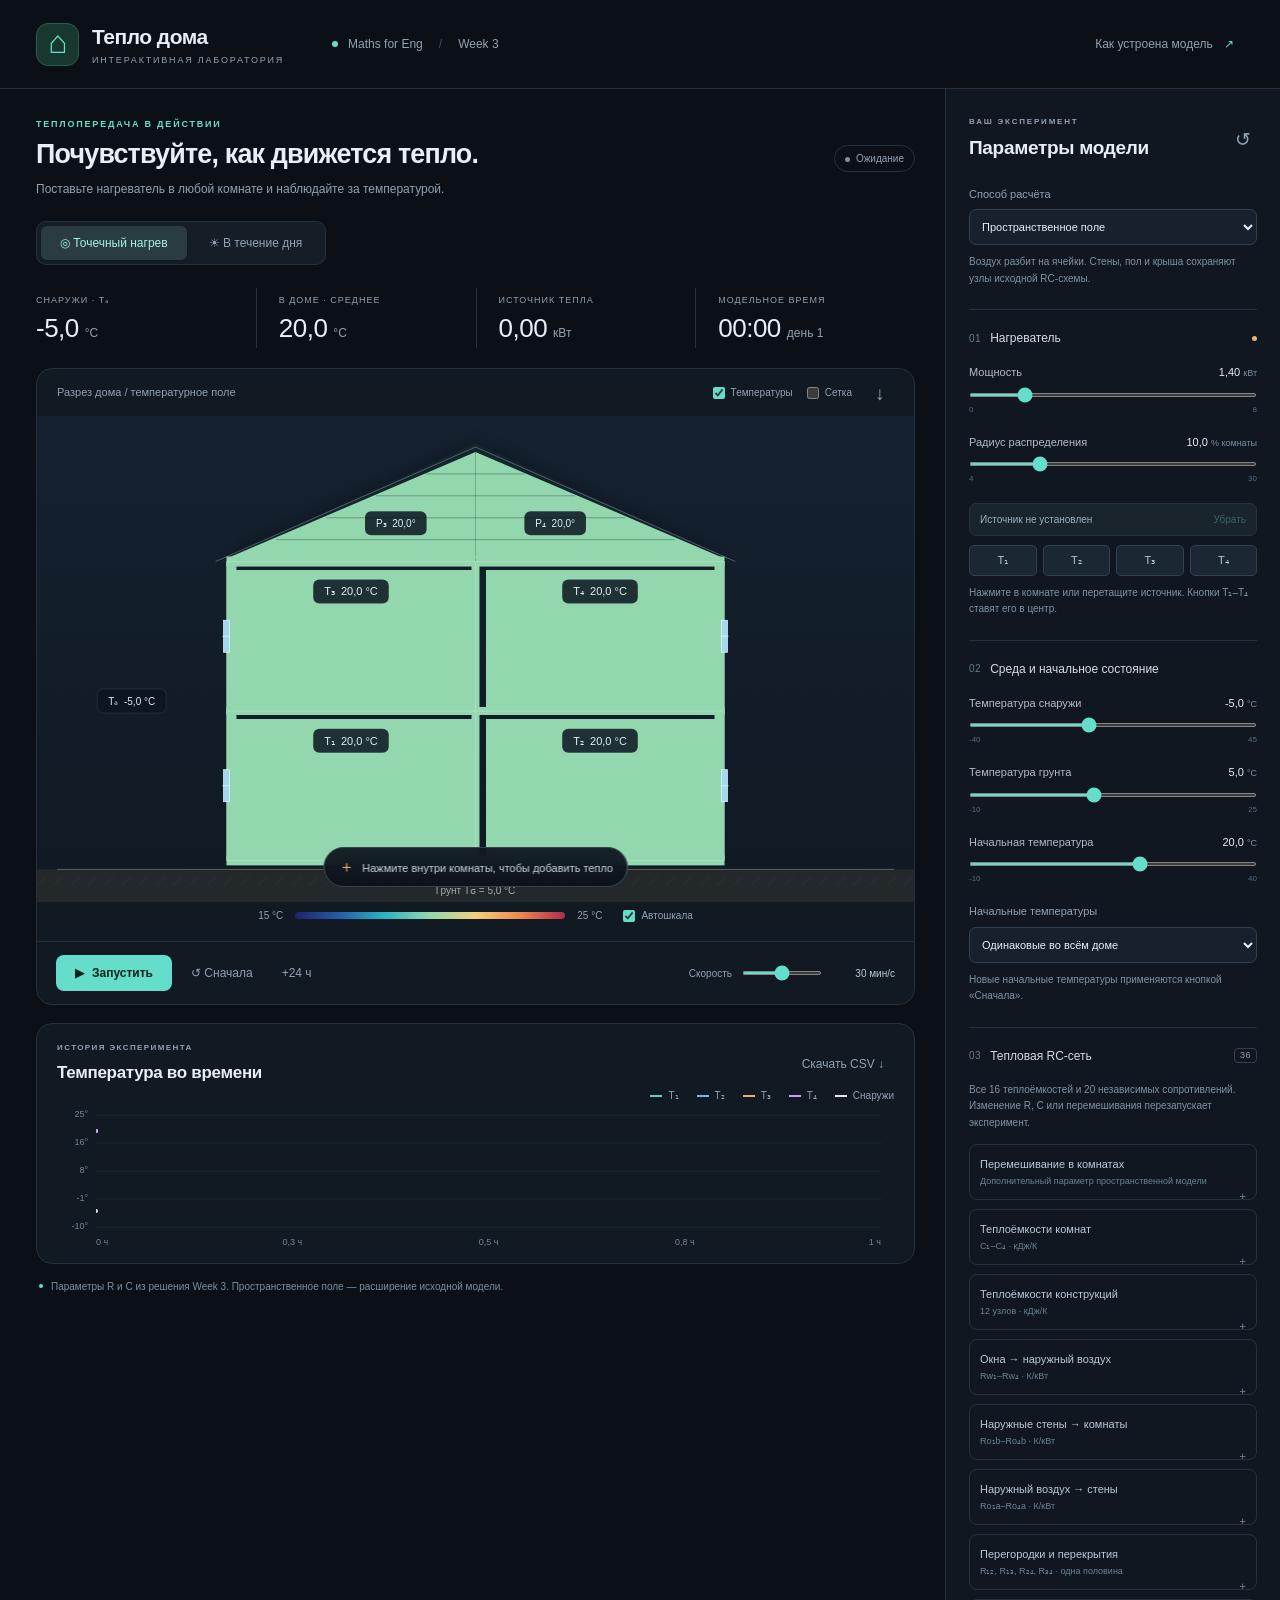
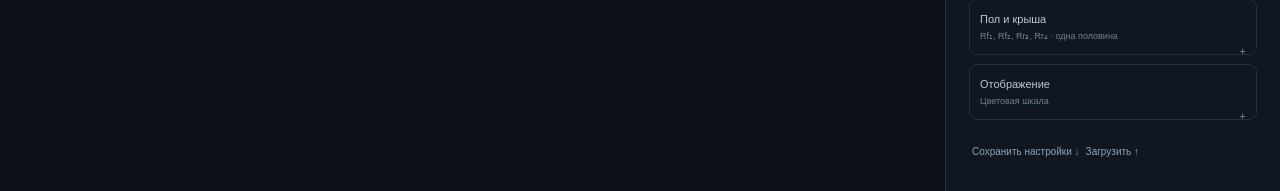
==== thermal-house.html @ ba46569e "Adding needed site" ====
<!DOCTYPE html>
<html lang="ru">
<head>
<meta charset="utf-8"><meta name="viewport" content="width=device-width,initial-scale=1">
<meta name="color-scheme" content="dark"><title>Тепло дома — интерактивная лаборатория</title>
<style>
:root{--bg:#0b1016;--panel:#111922;--panel2:#151f2a;--line:#25313e;--text:#e7eef6;--muted:#91a2b4;--cyan:#64decb;--amber:#f0b276;--radius:16px}*{box-sizing:border-box}body{margin:0;background:var(--bg);color:var(--text);font:14px/1.5 -apple-system,BlinkMacSystemFont,'Segoe UI',sans-serif}button,input,select{font:inherit}button,a,input,select,summary{ -webkit-tap-highlight-color:transparent}button{cursor:pointer}button:disabled{opacity:.35;cursor:default}button:focus-visible,a:focus-visible,summary:focus-visible,canvas:focus-visible{outline:2px solid var(--cyan);outline-offset:4px}button{border:0}button,a,select,input{accent-color:var(--cyan)}a{color:inherit;text-decoration:none}.topbar{height:89px;border-bottom:1px solid var(--line);display:flex;align-items:center;gap:48px;padding:0 36px}.brand{display:flex;gap:13px;align-items:center;font-size:21px;font-weight:650;letter-spacing:-.5px}.brand-icon{height:43px;width:43px;background:#18372f;color:var(--cyan);border:1px solid #2b5c50;border-radius:12px;font-size:32px;font-weight:400;text-align:center;line-height:36px}.brand small{display:block;font-size:9px;letter-spacing:1.8px;font-weight:500;color:var(--muted);margin-top:2px}.project-tag{color:var(--muted);display:flex;gap:10px;align-items:center;font-size:12px}.dot{display:inline-block;width:6px;height:6px;border-radius:50%;background:var(--cyan);flex-shrink:0}.divider{color:#405160;padding:0 6px}.topbar>.quiet{margin-left:auto}.quiet{background:transparent;color:var(--muted);padding:8px 10px;border-radius:7px;font-size:12px;white-space:nowrap}.quiet:hover{background:#1b2834;color:var(--text)}.quiet span{padding-left:8px;color:var(--cyan)}main{max-width:1720px;margin:0 auto;display:grid;grid-template-columns:minmax(0,1fr) 335px}.workspace{padding:29px 30px 18px 36px;min-width:0}.intro{display:flex;justify-content:space-between;gap:14px;align-items:center}.eyebrow{margin:0 0 6px;color:var(--cyan);font-size:9px;letter-spacing:1.8px;font-weight:650}h1{font-size:clamp(21px,2.1vw,31px);line-height:1.25;margin:0;letter-spacing:-.8px;font-weight:580}.subtitle{color:var(--muted);font-size:12px;margin:9px 0 0}.status{font-size:10px;border:1px solid var(--line);border-radius:30px;padding:5px 10px;white-space:nowrap;color:var(--muted)}.status i{display:inline-block;height:5px;width:5px;border-radius:50%;background:#7e8d9e;margin-right:6px}.status.running{color:var(--cyan);border-color:#285246}.status.running i{background:var(--cyan);box-shadow:0 0 9px #64decb50}.mode-tabs{display:inline-flex;background:#151d27;padding:4px;border:1px solid var(--line);border-radius:10px;margin-top:23px;gap:3px}.mode-tabs button{background:none;color:var(--muted);padding:8px 19px;font-size:12px;border-radius:6px}.mode-tabs button.active{background:#2a3c40;color:#a5f2df;box-shadow:0 1px 3px #0003}.metrics{display:grid;grid-template-columns:repeat(4,1fr);margin:23px 0 20px}.metrics>div{border-left:1px solid var(--line);padding-left:22px}.metrics>div:first-child{padding-left:0;border:0}.metrics>div>span{font-size:9px;color:var(--muted);letter-spacing:1px}.metrics strong{display:block;font-size:26px;line-height:1.5;font-weight:500;letter-spacing:-.5px;font-variant-numeric:tabular-nums}.metrics strong small{font-size:12px;margin-left:6px;color:var(--muted);font-weight:400;letter-spacing:0}.scene-card,.chart-card{background:var(--panel);border:1px solid var(--line);border-radius:var(--radius);overflow:hidden}.scene-top{height:47px;display:flex;align-items:center;justify-content:space-between;padding:0 20px;color:var(--muted);font-size:11px;gap:12px}.scene-top>div{display:flex;align-items:center;gap:14px}.check{display:inline-flex;align-items:center;gap:6px;font-size:10px;color:var(--muted);cursor:pointer;white-space:nowrap}.check input{margin:0;width:12px;height:12px}.icon-button{background:transparent;color:var(--muted);font-size:19px;width:28px;height:28px;border-radius:6px}.icon-button:hover{color:var(--cyan);background:#20313c}.canvas-wrap{position:relative;height:clamp(330px,38vw,520px);overflow:hidden}#house{display:block;width:100%;height:100%;touch-action:none;cursor:crosshair}.scene-guide{position:absolute;left:50%;bottom:15px;transform:translateX(-50%);background:#0b111ae8;backdrop-filter:blur(12px);border:1px solid #334250;border-radius:24px;padding:7px 14px;font-size:11px;color:#c6d6e1;white-space:nowrap;pointer-events:none}.scene-guide span{color:var(--amber);font-size:16px;margin-right:5px}.probe{position:absolute;z-index:2;background:#0b111aef;border:1px solid #506070;border-radius:8px;pointer-events:none;font-size:11px;padding:6px 10px;white-space:nowrap;color:#e7eef6}.legend{display:flex;align-items:center;justify-content:center;gap:12px;padding:6px 22px 18px;color:var(--muted);font-size:10px}.gradient{max-width:270px;flex:1;height:7px;border-radius:4px;background:linear-gradient(90deg,#202269,#265eaa,#2db4c1,#93d7ae,#f0d17f,#f08850,#b32a4d)}.legend .check{margin-left:9px}.transport{border-top:1px solid var(--line);display:flex;align-items:center;gap:9px;padding:13px 19px}.play{display:flex;align-items:center;gap:8px;background:var(--cyan);color:#09211d;border-radius:8px;padding:9px 14px;font-size:12px;font-weight:650;min-width:116px;justify-content:center}.play:hover{background:#91efdc}.speed{display:flex;align-items:center;margin-left:auto;gap:10px;font-size:10px;color:var(--muted)}input[type=range]{width:100%;height:4px;display:block;cursor:pointer;margin:12px 0 5px}input[type=range]:focus-visible{outline:2px solid var(--cyan);outline-offset:5px}.speed input{width:80px;margin:0}.speed output{font-size:10px;min-width:63px;text-align:right;color:#b9cbd9}.chart-card{margin-top:18px;padding:18px 20px 10px}.chart-heading{display:flex;align-items:center;justify-content:space-between}.chart-heading .eyebrow{font-size:8px;color:var(--muted);letter-spacing:1.4px}h2{font-size:17px;margin:0;font-weight:550;letter-spacing:-.3px}.chart-legend{display:flex;gap:18px;justify-content:flex-end;margin:2px 0 0;color:var(--muted);font-size:10px}.chart-legend span:before{content:'';display:inline-block;width:12px;height:2px;background:var(--line);margin-right:6px;vertical-align:middle}#chart{width:100%;height:150px;display:block}.model-note{display:flex;gap:8px;align-items:center;font-size:10px;color:#7890a3;margin:15px 3px 0}.model-note .dot{width:4px;height:4px}.sidebar{background:#101720;border-left:1px solid var(--line);padding:27px 23px 24px;min-width:0}.sidebar-title{display:flex;align-items:center;justify-content:space-between;margin-bottom:23px}.sidebar-title .eyebrow{font-size:8px;color:var(--muted)}.sidebar-title h2{font-size:19px}.select-label{display:block;font-size:11px;color:var(--muted);margin:14px 0 7px}select{background:#17212d;border:1px solid #304051;border-radius:7px;padding:10px 8px;width:100%;color:var(--text);font-size:11px;cursor:pointer;outline-color:var(--cyan)}.small-note{color:#7e93a6;font-size:10px;line-height:1.65;margin:9px 0 13px}.section-label{display:flex;align-items:center;gap:9px;font-size:10px;color:#5f7b8f;border-top:1px solid var(--line);padding-top:19px;margin:22px 0 17px;letter-spacing:.5px}.section-label>span:first-child{color:#d2dde8;font-size:12px;letter-spacing:0;font-weight:500}.section-label>span:last-child:not(:first-child){margin-left:auto}.live-dot{width:5px;height:5px;background:var(--amber);border-radius:50%}.slider{margin:0 0 18px}.slider-head{display:flex;align-items:flex-start;justify-content:space-between;gap:8px;font-size:11px;color:#aebdca}.slider-head label{cursor:pointer;line-height:1.5}.slider-head output{font-variant-numeric:tabular-nums;color:var(--text);font-size:11px;white-space:nowrap}.slider-head output b{font-weight:500}.slider-head output small{font-size:9px;color:#7791a4;margin-left:3px}.slider-range{display:flex;justify-content:space-between;color:#536e81;font-size:8px;margin-top:7px}.source-row{background:#19242d;border:1px solid var(--line);border-radius:7px;display:flex;align-items:center;justify-content:space-between;padding:8px 10px;font-size:10px;color:#9ab1bf;gap:6px}.text-button{background:none;color:var(--cyan);font-size:10px;padding:0}.place-buttons{display:grid;grid-template-columns:repeat(4,1fr);gap:6px;margin-top:9px}.place-buttons button{padding:6px;background:#1b2733;color:#b2c7d7;border:1px solid #304151;border-radius:5px;font-size:11px}.place-buttons button:hover{border-color:var(--cyan);color:var(--cyan)}.count{font-size:9px;border:1px solid #324150;border-radius:4px;padding:0 5px;color:var(--muted)}.group{border:1px solid var(--line);border-radius:8px;margin:9px 0;overflow:hidden}.group summary{padding:11px 10px;font-size:11px;cursor:pointer;color:#b9cad9;list-style:none;position:relative}.group summary:after{content:'+';position:absolute;right:10px;color:#6f8a9c}.group[open] summary:after{content:'−'}.group summary>span{display:block;color:#698395;font-size:9px;margin-top:2px;padding-right:12px}.group>div{padding:12px 11px 0}.group[open] summary{border-bottom:1px solid var(--line);background:#16212b}.group .slider{margin-bottom:18px}.settings-actions{display:flex;flex-wrap:wrap;gap:0;margin-top:16px}.settings-actions .quiet{font-size:10px;padding:8px 3px}.day-notice{font-size:10px;color:#d3c5ab;background:#302b21;border:1px solid #4c4130;border-radius:8px;padding:9px 11px;margin-bottom:17px}.day-range{display:flex;justify-content:space-between;color:var(--muted);font-size:10px;background:linear-gradient(90deg,#19385055,#5e492955);padding:8px 12px;border-radius:6px}.day-range b{font-weight:500;color:var(--text);padding-left:6px}.toast{position:fixed;bottom:25px;left:50%;transform:translateX(-50%);max-width:90vw;border:1px solid #416353;background:#172d26;color:#cff3de;font-size:12px;padding:11px 19px;border-radius:9px;box-shadow:0 6px 25px #0006;z-index:10}dialog{width:min(680px,92vw);border:1px solid #3a5061;background:#121d28;color:var(--text);border-radius:18px;padding:35px;max-height:85vh;box-shadow:0 20px 90px #0009}dialog::backdrop{background:#030910bb;backdrop-filter:blur(4px)}dialog h2{font-size:26px;margin:10px 0 18px}dialog h3{font-size:14px;color:var(--cyan);margin:23px 0 8px}dialog p{color:#aebdcb;font-size:12px;line-height:1.8}.close{float:right;background:none;color:var(--muted);font-size:26px}.equation{font-family:ui-monospace,monospace;color:#d4eee7;background:#1d302e;border:1px solid #395b51;padding:15px;border-radius:8px;font-size:13px;text-align:center}[hidden]{display:none!important}@media(min-width:1350px){main{grid-template-columns:minmax(0,1fr) 360px}.sidebar{padding:28px}.workspace{padding-right:35px}}@media(max-width:1000px){main{grid-template-columns:minmax(0,1fr) 300px}.workspace{padding:24px 18px}.topbar{padding:0 22px;gap:24px}.project-tag{display:none}.sidebar{padding:24px 18px}.speed label{display:none}.speed{gap:7px}.speed input{width:50px}.transport{gap:3px;padding:12px}.transport .quiet{padding:8px}.metrics strong{font-size:23px}.metrics>div{padding-left:12px}.metrics>div>span{letter-spacing:.3px;font-size:8px}.scene-top{padding:0 12px}.scene-top>div{gap:9px}.scene-top>span{font-size:10px}.legend{gap:8px;padding:10px 12px 16px}.scene-guide{font-size:10px;padding:6px 10px}.status{display:none}.intro h1{font-size:24px}.chart-card{padding:16px 12px 8px}}@media(max-width:760px){main{display:flex;flex-direction:column}.workspace{padding:23px 16px}.sidebar{border-left:0;border-top:1px solid var(--line);padding:24px;display:block}.topbar{height:76px;padding:0 17px;gap:12px}.brand{font-size:18px}.brand-icon{width:38px;height:38px}.brand small{font-size:7px;letter-spacing:1.2px}.topbar .quiet{font-size:10px;padding:6px}.intro h1{font-size:25px}.subtitle{font-size:11px}.mode-tabs{display:flex;width:100%}.mode-tabs button{flex:1;padding:8px}.metrics{margin:20px 0 16px}.metrics strong{font-size:21px}.metrics strong small{font-size:9px;margin-left:3px}.metrics>div{padding-left:9px}.metrics>div>span{font-size:7px;letter-spacing:0}.canvas-wrap{height:360px}.scene-top{font-size:10px}.scene-top .check{font-size:9px}.scene-top>div{gap:7px}.transport{flex-wrap:wrap;gap:3px}.play{min-width:108px;padding:8px 10px}.speed{gap:7px}.speed input{width:55px}.speed output{min-width:52px;font-size:9px}.legend .check{margin-left:1px;font-size:9px}.legend{gap:6px;font-size:9px}.chart-legend{justify-content:flex-start;margin:9px 0 0;gap:17px}.chart-heading h2{font-size:16px}.model-note{font-size:9px;align-items:flex-start}.model-note .dot{margin-top:5px}.sidebar .small-note{font-size:11px}.sidebar .slider-head{font-size:12px}.sidebar .slider-head output{font-size:12px}.sidebar .group summary{font-size:12px}.sidebar .group summary span{font-size:10px}dialog{padding:26px}.scene-guide{font-size:9px}.chart-heading .quiet{font-size:10px}.sidebar-title h2{font-size:22px}.sidebar .section-label span:first-child{font-size:14px}}@media(prefers-reduced-motion:reduce){*{scroll-behavior:auto}}
@media(max-width:760px){.metrics strong{white-space:nowrap}#clock small{display:block;line-height:1.2;margin:0;white-space:nowrap}.canvas-wrap{height:310px}}

</style>
</head>
<body>
<header class="topbar">
 <a class="brand" href="#" aria-label="Тепло дома"><span class="brand-icon">⌂</span><span>Тепло дома<small>ИНТЕРАКТИВНАЯ ЛАБОРАТОРИЯ</small></span></a>
 <div class="project-tag"><span class="dot"></span> Maths for Eng <span class="divider">/</span> Week 3</div>
 <button class="quiet" id="aboutOpen">Как устроена модель <span>↗</span></button>
</header>
<main>
 <section class="workspace">
  <div class="intro"><div><p class="eyebrow">ТЕПЛОПЕРЕДАЧА В ДЕЙСТВИИ</p><h1>Почувствуйте, как движется тепло.</h1><p class="subtitle" id="modeHint">Поставьте нагреватель в любой комнате и наблюдайте за температурой.</p></div><span class="status" id="status"><i></i>Ожидание</span></div>
  <div class="mode-tabs" role="group" aria-label="Режим эксперимента"><button id="heaterMode" class="active">◎ Точечный нагрев</button><button id="dayMode">☀ В течение дня</button></div>
  <div class="metrics"><div><span>СНАРУЖИ · Tₐ</span><strong id="outdoor">−5.0<small>°C</small></strong></div><div><span>В ДОМЕ · СРЕДНЕЕ</span><strong id="average">20.0<small>°C</small></strong></div><div><span>ИСТОЧНИК ТЕПЛА</span><strong id="powerMetric">—<small>кВт</small></strong></div><div><span>МОДЕЛЬНОЕ ВРЕМЯ</span><strong id="clock">00:00<small>день 1</small></strong></div></div>
  <section class="scene-card" aria-label="Тепловая карта дома">
   <div class="scene-top"><span id="sceneTitle">Разрез дома / температурное поле</span><div><label class="check"><input type="checkbox" id="showLabels" checked>Температуры</label><label class="check"><input type="checkbox" id="showGrid">Сетка</label><button class="icon-button" id="snapshot" title="Сохранить изображение" aria-label="Сохранить изображение">↓</button></div></div>
   <div class="canvas-wrap"><canvas id="house" aria-label="Дом: зоны 3 и 4 сверху, зоны 1 и 2 снизу. Нажмите в комнате для установки нагревателя." tabindex="0"></canvas><div id="probe" class="probe" hidden></div><div class="scene-guide" id="sceneGuide"><span>＋</span> Нажмите внутри комнаты, чтобы добавить тепло</div></div>
   <div class="legend"><span id="scaleLow">−25 °C</span><div class="gradient"></div><span id="scaleHigh">60 °C</span><label class="check"><input type="checkbox" id="autoScale" checked>Автошкала</label></div>
   <div class="transport"><button class="play" id="play">▶ <span>Запустить</span></button><button class="quiet" id="reset" title="Вернуть начальные температуры">↺ Сначала</button><button class="quiet" id="advanceDay">+24 ч</button><div class="speed"><label for="speed">Скорость</label><input id="speed" type="range" min="0" max="6" step="1" value="3"><output id="speedValue">30 мин/с</output></div></div>
  </section>
  <section class="chart-card"><div class="chart-heading"><div><p class="eyebrow">ИСТОРИЯ ЭКСПЕРИМЕНТА</p><h2>Температура во времени</h2></div><button class="quiet" id="exportCsv">Скачать CSV ↓</button></div><div class="chart-legend"><span style="--line:#51d5be">T₁</span><span style="--line:#7eafff">T₂</span><span style="--line:#e8b06a">T₃</span><span style="--line:#c5a0ff">T₄</span><span style="--line:#e0e8ef">Снаружи</span></div><canvas id="chart" aria-label="График средних температур четырёх комнат и наружной температуры"></canvas></section>
  <p class="model-note"><span class="dot"></span><span id="modelNote">Параметры R и C из решения Week 3. Пространственное поле — расширение исходной модели.</span></p>
 </section>
 <aside class="sidebar">
  <div class="sidebar-title"><div><p class="eyebrow">ВАШ ЭКСПЕРИМЕНТ</p><h2>Параметры модели</h2></div><button class="icon-button" id="defaults" title="Вернуть все параметры решения" aria-label="Вернуть все параметры решения">↺</button></div>
  <label class="select-label" for="solver">Способ расчёта</label><select id="solver"><option value="spatial">Пространственное поле</option><option value="rc">Исходная RC-модель · 16 узлов</option></select>
  <p class="small-note" id="solverHelp">Воздух разбит на ячейки. Стены, пол и крыша сохраняют узлы исходной RC-схемы.</p>
  <div id="heaterControls"><div class="section-label">01 <span>Нагреватель</span><span class="live-dot"></span></div><div id="heaterSliders"></div><div class="source-row"><span id="sourceLabel">Источник не установлен</span><button id="removeSource" class="text-button" disabled>Убрать</button></div><div class="place-buttons" aria-label="Поставить нагреватель в центр комнаты"><button data-zone="0">T₁</button><button data-zone="1">T₂</button><button data-zone="2">T₃</button><button data-zone="3">T₄</button></div><p class="small-note">Нажмите в комнате или перетащите источник. Кнопки T₁–T₄ ставят его в центр.</p></div>
  <div id="dayControls" hidden><div class="section-label">01 <span>Погода в течение дня</span><span>☀</span></div><div class="day-notice">Отопление выключено. Меняется только Tₐ; температура грунта постоянна.</div><div id="daySliders"></div><div class="day-range"><span>Ночь <b id="nightTemp">−25°</b></span><span>День <b id="dayTemp">30°</b></span></div></div>
  <div class="section-label">02 <span>Среда и начальное состояние</span></div><div id="environmentSliders"></div>
  <label class="select-label" for="initialMode">Начальные температуры</label><select id="initialMode"><option value="uniform">Одинаковые во всём доме</option><option value="fitted">Начальные состояния из решения</option></select><p class="small-note">Новые начальные температуры применяются кнопкой «Сначала».</p>
  <div class="section-label">03 <span>Тепловая RC-сеть</span><span class="count">36</span></div>
  <p class="small-note">Все 16 теплоёмкостей и 20 независимых сопротивлений. Изменение R, C или перемешивания перезапускает эксперимент.</p>
  <div id="physicalSliders"></div>
  <details class="group"><summary>Отображение <span>Цветовая шкала</span></summary><div id="displaySliders"></div></details>
  <div class="settings-actions"><button class="quiet" id="saveSettings">Сохранить настройки ↓</button><button class="quiet" id="loadSettings">Загрузить ↑</button><input type="file" accept="application/json,.json" id="settingsFile" hidden></div>
 </aside>
</main>
<div class="toast" id="toast" role="status" hidden></div>
<dialog id="about"><button class="close" id="aboutClose" aria-label="Закрыть">×</button><p class="eyebrow">ОТ ЗАДАНИЯ К ПРИЛОЖЕНИЮ</p><h2>Один дом. Два масштаба.</h2><p>Основа — решение Week 3: двухэтажный дом с зонами T₁–T₄, окнами, наружными стенами, перегородками, межэтажным перекрытием, полом и крышей. Грунт по умолчанию: 5 °C.</p><h3>Исходная RC-модель</h3><p>16 состояний: T₁–T₄, O₁–O₄, V₁₂, V₁₃, V₂₄, V₃₄, F₁–F₂, P₃–P₄. Использованы численные параметры из Week3_identified_model.npz. У каждой конструкции своя теплоёмкость; у общей стены, пола и крыши указано сопротивление одной из двух равных половин.</p><div class="equation">Cᵢ dTᵢ/dt = Σⱼ (Tⱼ − Tᵢ) / Rᵢⱼ + Qᵢ</div><h3>Пространственное поле</h3><p>Каждая комната разделена на 20 × 14 ячеек. Их суммарная теплоёмкость точно равна Cᵢ из решения. Проводимости к конструкциям и окнам распределены по соответствующим границам; суммарные значения сохранены. Внутри комнаты тепло передаётся между соседними ячейками с регулируемой проводимостью.</p><p>Это дополнительное допущение: исходные измерения содержат только средние температуры комнат. Пространственное распределение и скорость перемешивания по ним не идентифицированы. Стены и крыша показаны температурами их RC-узлов; разрез и форма скатной крыши схематичны. Отдельного чердачного узла нет.</p><h3>Источник и суточный режим</h3><p>Нагреватель непрерывный. Выбранная мощность распределяется вокруг точки по нормированному гауссову профилю внутри одной комнаты. В исходной RC-модели она подаётся в воздушный узел этой комнаты. В режиме дня Q = 0 во всех комнатах, а наружная температура меняется по синусоиде с периодом 24 часа.</p><h3>Численный расчёт</h3><p>В приложении используется явный шаг Эйлера с ограничением Δt ≤ 0.88 min(Cᵢ / ΣGᵢⱼ), не более 30 секунд. Все внутренние потоки попарно компенсируются. Слайдер скорости меняет только темп показа модельного времени. Отчёт использует метод трапеций; численные методы здесь различаются.</p><p class="small-note">R отображаются в К/кВт, C — в кДж/К, мощность — в кВт. Внутри расчёта — Вт, Дж и секунды. Параметры из решения эффективные: они не определяют однозначно материалы и размеры реального дома. Приложение работает офлайн и не использует внешние библиотеки.</p></dialog>
<script>
/* Thermal RC graph, SI units internally. See README for spatial extension. */
(function(root){
'use strict';
const fitted={"parameters":[180.4546843294076,599.0115768699009,798.733440044449,1032.6696612798742,39881.81766005784,21985.782796401574,25689.91530776833,20488.451196709182,4853.180007920469,10677.883846784307,10496.963340162365,5420.986115925952,9934.09899682918,9888.328730733372,11274.596682626694,9654.535234304165,18.904605657196186,40.39012350442666,37.60084220817152,59.72441655708193,763.1130990255167,567.8597646515254,661.6498199050309,552.7695847796128,87.97682697999183,87.09583771090593,115.39964483915502,121.189563836171,191.53113679676176,76.43347698561347,142.96661199393728,182.6036706163286,27.806889010716844,38.31276140092575,23.372637837211776,27.738279793796888],"x0":[17.4,18.0,20.0,21.0,19.348588390309168,19.467206563983822,20.20164335119959,21.315081565991253,14.625145988475149,19.456831212929583,20.857238763437728,18.106801253706898,12.440077381458464,12.4127163366708,20.26453969293158,22.63418769995261],"C":[180.4546843294076,599.0115768699009,798.733440044449,1032.6696612798742,39881.81766005784,21985.782796401574,25689.91530776833,20488.451196709182,4853.180007920469,10677.883846784307,10496.963340162365,5420.986115925952,9934.09899682918,9888.328730733372,11274.596682626694,9654.535234304165],"K":[[1077.789207475805,0.0,0.0,0.0,-763.1130990255167,0.0,0.0,0.0,-191.53113679676176,-76.43347698561347,0.0,0.0,-27.806889010716844,0.0,0.0,0.0],[0.0,981.0603983475769,0.0,0.0,0.0,-567.8597646515254,0.0,0.0,-191.53113679676176,0.0,-142.96661199393728,0.0,0.0,-38.31276140092575,0.0,0.0],[0.0,0.0,981.6604475523562,0.0,0.0,0.0,-661.6498199050309,0.0,0.0,-76.43347698561347,0.0,-182.6036706163286,0.0,0.0,-23.372637837211776,0.0],[0.0,0.0,0.0,965.8025637407575,0.0,0.0,0.0,-552.7695847796128,0.0,0.0,-142.96661199393728,-182.6036706163286,0.0,0.0,0.0,-27.738279793796888],[-763.1130990255167,0.0,0.0,0.0,851.0899260055086,0.0,0.0,0.0,0.0,0.0,0.0,0.0,0.0,0.0,0.0,0.0],[0.0,-567.8597646515254,0.0,0.0,0.0,654.9556023624314,0.0,0.0,0.0,0.0,0.0,0.0,0.0,0.0,0.0,0.0],[0.0,0.0,-661.6498199050309,0.0,0.0,0.0,777.0494647441859,0.0,0.0,0.0,0.0,0.0,0.0,0.0,0.0,0.0],[0.0,0.0,0.0,-552.7695847796128,0.0,0.0,0.0,673.9591486157839,0.0,0.0,0.0,0.0,0.0,0.0,0.0,0.0],[-191.53113679676176,-191.53113679676176,0.0,0.0,0.0,0.0,0.0,0.0,383.0622735935235,0.0,0.0,0.0,0.0,0.0,0.0,0.0],[-76.43347698561347,0.0,-76.43347698561347,0.0,0.0,0.0,0.0,0.0,0.0,152.86695397122693,0.0,0.0,0.0,0.0,0.0,0.0],[0.0,-142.96661199393728,0.0,-142.96661199393728,0.0,0.0,0.0,0.0,0.0,0.0,285.93322398787456,0.0,0.0,0.0,0.0,0.0],[0.0,0.0,-182.6036706163286,-182.6036706163286,0.0,0.0,0.0,0.0,0.0,0.0,0.0,365.2073412326572,0.0,0.0,0.0,0.0],[-27.806889010716844,0.0,0.0,0.0,0.0,0.0,0.0,0.0,0.0,0.0,0.0,0.0,55.61377802143369,0.0,0.0,0.0],[0.0,-38.31276140092575,0.0,0.0,0.0,0.0,0.0,0.0,0.0,0.0,0.0,0.0,0.0,76.6255228018515,0.0,0.0],[0.0,0.0,-23.372637837211776,0.0,0.0,0.0,0.0,0.0,0.0,0.0,0.0,0.0,0.0,0.0,46.74527567442355,0.0],[0.0,0.0,0.0,-27.738279793796888,0.0,0.0,0.0,0.0,0.0,0.0,0.0,0.0,0.0,0.0,0.0,55.476559587593776]],"F":[[1.0,0.0,0.0,0.0,18.904605657196186,0.0],[0.0,1.0,0.0,0.0,40.39012350442666,0.0],[0.0,0.0,1.0,0.0,37.60084220817152,0.0],[0.0,0.0,0.0,1.0,59.72441655708193,0.0],[0.0,0.0,0.0,0.0,87.97682697999183,0.0],[0.0,0.0,0.0,0.0,87.09583771090593,0.0],[0.0,0.0,0.0,0.0,115.39964483915502,0.0],[0.0,0.0,0.0,0.0,121.189563836171,0.0],[0.0,0.0,0.0,0.0,0.0,0.0],[0.0,0.0,0.0,0.0,0.0,0.0],[0.0,0.0,0.0,0.0,0.0,0.0],[0.0,0.0,0.0,0.0,0.0,0.0],[0.0,0.0,0.0,0.0,0.0,27.806889010716844],[0.0,0.0,0.0,0.0,0.0,38.31276140092575],[0.0,0.0,0.0,0.0,23.372637837211776,0.0],[0.0,0.0,0.0,0.0,27.738279793796888,0.0]],"state_names":["T1","T2","T3","T4","O1","O2","O3","O4","V12","V13","V24","V34","F1","F2","P3","P4"]};
const names=['C1','C2','C3','C4','Co1','Co2','Co3','Co4','C12','C13','C24','C34','Cf1','Cf2','Cr3','Cr4'];
const rNames=['Rw1','Rw2','Rw3','Rw4','Ro1b','Ro2b','Ro3b','Ro4b','Ro1a','Ro2a','Ro3a','Ro4a','R12','R13','R24','R34','Rf1','Rf2','Rr3','Rr4'];
const defaultC=fitted.C.slice(), defaultR=fitted.parameters.slice(16).map(g=>3600/g);
const defaults={outside:-5,ground:5,initial:20,power:1400,radius:10,mixing:12,dayMin:-25,dayMax:30,peakHour:15,speed:1800};
class ThermalModel {
 constructor(parameters={}) {this.p={...defaults,...parameters};this.C=defaultC.slice();this.R=defaultR.slice();this.initials=fitted.x0.slice();this.initialMode='uniform';this.mode='heater';this.solver='spatial';this.source=null;this.rebuild();}
 zoneAt(x,y){if(x<0||x>1||y<0||y>.6)return -1;return(y>=.3?2:0)+(x>=.5?1:0);}
 // Air: 20 × 14 cells per zone, with capacities summing exactly to fitted C_i.
 rebuild() {
  const oldSource=this.source;this.cols=this.solver==='rc'?1:20;this.rows=this.solver==='rc'?1:14;
  this.perZone=this.cols*this.rows;this.airN=4*this.perZone;this.n=this.airN+12;
  this.T=new Float64Array(this.n);this.cap=new Float64Array(this.n);this.loss=new Float64Array(this.n);this.rate=new Float64Array(this.n);
  const ea=[],eb=[],eg=[],ba=[],bg=[],bt=[];
  const add=(a,b,g)=>{ea.push(a);eb.push(b);eg.push(g);this.loss[a]+=g;this.loss[b]+=g;};
  const bound=(a,g,t)=>{ba.push(a);bg.push(g);bt.push(t);this.loss[a]+=g;};
  const struct=id=>this.airN+id-4, g=r=>1000/this.R[r];
  const face=(zone,side)=>{
    const out=[];for(let j=0;j<this.rows;j++)for(let i=0;i<this.cols;i++)if(side==='all'||side==='left'&&i===0||side==='right'&&i===this.cols-1||side==='top'&&j===this.rows-1||side==='bottom'&&j===0)out.push(zone*this.perZone+j*this.cols+i);return out;
  };
  const connect=(cells,node,conductance)=>{for(const a of cells)add(a,node,conductance/cells.length);};
  for(let z=0;z<4;z++) {
    for(let j=0;j<this.rows;j++)for(let i=0;i<this.cols;i++) {
      const a=z*this.perZone+j*this.cols+i;this.cap[a]=this.C[z]*1000/this.perZone;
      if(i+1<this.cols)add(a,a+1,this.p.mixing);
      if(j+1<this.rows)add(a,a+this.cols,this.p.mixing*(this.rows/this.cols)**2);
    }
    const exterior=face(z,z%2?'right':'left');
    connect(exterior,struct(z+4),g(4+z));
    for(const a of exterior)bound(a,g(z)/exterior.length,0); // window branch
    bound(struct(z+4),g(8+z),0);
  }
  [[0,1,'right','left'],[0,2,'top','bottom'],[1,3,'top','bottom'],[2,3,'right','left']].forEach(([a,b,sa,sb],k)=>{
    connect(face(a,sa),struct(8+k),g(12+k));connect(face(b,sb),struct(8+k),g(12+k));
  });
  for(let z=0;z<2;z++){connect(face(z,'bottom'),struct(12+z),g(16+z));bound(struct(12+z),g(16+z),1);}
  for(let z=2;z<4;z++){connect(face(z,'top'),struct(12+z),g(16+z));bound(struct(12+z),g(16+z),0);}
  for(let k=4;k<16;k++)this.cap[struct(k)]=this.C[k]*1000;
  this.ea=Int32Array.from(ea);this.eb=Int32Array.from(eb);this.eg=Float64Array.from(eg);
  this.ba=Int32Array.from(ba);this.bg=Float64Array.from(bg);this.bt=Uint8Array.from(bt);
  this.maxDt=30;for(let a=0;a<this.n;a++)if(this.loss[a])this.maxDt=Math.min(this.maxDt,.88*this.cap[a]/this.loss[a]);
  this.reset();this.setSource(oldSource);return this;
 }
 reset(){for(let a=0;a<this.n;a++){const z=a<this.airN?Math.floor(a/this.perZone):a-this.airN+4;this.T[a]=this.initialMode==='fitted'?this.initials[z]:this.p.initial;}this.time=0;this.deliveredEnergy=0;this.boundaryEnergy=0;}
 setSource(source){
  this.source=null;this.weights=new Float64Array(this.n);this.heaterCells=[];if(!source)return false;
  const z=this.zoneAt(source.x,source.y);if(z<0)return false;this.source={...source};
  const centerX=(source.x-(z%2)*.5)/.5,centerY=(source.y-Math.floor(z/2)*.3)/.3;
  const sigma=this.p.radius/100;let sum=0;
  for(let j=0;j<this.rows;j++)for(let i=0;i<this.cols;i++){
    const a=z*this.perZone+j*this.cols+i,d2=((i+.5)/this.cols-centerX)**2+(((j+.5)/this.rows-centerY)*.6)**2;
    const w=this.solver==='rc'?1:Math.exp(-d2/(2*sigma*sigma));this.weights[a]=w;sum+=w;this.heaterCells.push(a);
  }
  for(const a of this.heaterCells)this.weights[a]/=sum;return true;
 }
 outdoorAt(t=this.time){const p=this.p;return this.mode==='day'?(p.dayMin+p.dayMax)/2+(p.dayMax-p.dayMin)/2*Math.cos(2*Math.PI*(t/3600-p.peakHour)/24):p.outside;}
 step(dt){
  const T=this.T,q=this.rate;q.fill(0);let boundary=0;
  for(let e=0;e<this.ea.length;e++){const a=this.ea[e],b=this.eb[e],v=this.eg[e]*(T[b]-T[a]);q[a]+=v;q[b]-=v;}
  const outside=this.outdoorAt(this.time+dt/2);
  for(let e=0;e<this.ba.length;e++){const a=this.ba[e],v=this.bg[e]*((this.bt[e]?this.p.ground:outside)-T[a]);q[a]+=v;boundary+=v;}
  const power=this.mode==='heater'&&this.source?this.p.power:0;if(power)for(const a of this.heaterCells)q[a]+=power*this.weights[a];
  for(let a=0;a<this.n;a++)T[a]+=dt*q[a]/this.cap[a];
  this.time+=dt;this.deliveredEnergy+=power*dt;this.boundaryEnergy+=boundary*dt;
 }
 advance(seconds,maxSteps=Infinity){let rest=seconds,steps=0;while(rest>1e-8&&steps<maxSteps){const dt=Math.min(this.maxDt,rest);this.step(dt);rest-=dt;steps++;}return seconds-rest;}
 energy(){let e=0;for(let a=0;a<this.n;a++)e+=this.cap[a]*this.T[a];return e;}
 stats(){const zones=[0,0,0,0];let min=Infinity,max=-Infinity;for(let a=0;a<this.airN;a++){zones[Math.floor(a/this.perZone)]+=this.T[a]/this.perZone;min=Math.min(min,this.T[a]);max=Math.max(max,this.T[a]);}return {zones,min,max,outside:this.outdoorAt()};}
 structure(id){return this.T[this.airN+id-4];}
 sample(x,y){const z=this.zoneAt(x,y);if(z<0)return null;const i=Math.min(this.cols-1,Math.max(0,Math.floor((x-z%2*.5)/.5*this.cols))),j=Math.min(this.rows-1,Math.max(0,Math.floor((y-Math.floor(z/2)*.3)/.3*this.rows)));return {temperature:this.T[z*this.perZone+j*this.cols+i],zone:z};}
}
root.Thermal={ThermalModel,defaults,defaultC,defaultR,names,rNames,fitted};if(typeof module!=='undefined')module.exports=root.Thermal;
})(typeof window!=='undefined'?window:globalThis);

</script><script>
(function(){
'use strict';
const $=id=>document.getElementById(id),{ThermalModel,defaults,defaultC,defaultR,names,rNames}=Thermal;
const model=new ThermalModel();window.thermalApp={model};
const house=$('house'),ctx=house.getContext('2d'),chart=$('chart'),gc=chart.getContext('2d');
const speeds=[60,300,900,1800,3600,7200,14400],colors=['#51d5be','#7eafff','#e8b06a','#c5a0ff','#e0e8ef'];
let playing=false,last=0,history=[],lastRecord=-Infinity,fastTarget=null,scaleMin=-25,scaleMax=60,viewMin=-25,viewMax=60,hover=null,dragging=false,toastTimer,geometry=null,realSpeed=0;
const sliders={};
const fmt=(v,n=1)=>Number(v).toLocaleString('ru-RU',{maximumFractionDigits:n,minimumFractionDigits:n});
const toast=message=>{$('toast').textContent=message;$('toast').hidden=false;clearTimeout(toastTimer);toastTimer=setTimeout(()=>$('toast').hidden=true,3500);};
function slider(container,key,label,min,max,step,value,unit,onChange,options={}){
 const div=document.createElement('div');div.className='slider';
 const id='param-'+key;
 div.innerHTML=`<div class="slider-head"><label for="${id}">${label}</label><output for="${id}"><b></b><small>${unit}</small></output></div><input type="range" id="${id}" min="${min}" max="${max}" step="${step}"><div class="slider-range"><span>${fmt(options.display?options.display(min):min,0)}</span><span>${fmt(options.display?options.display(max):max,0)}</span></div>`;
 const input=div.querySelector('input'),out=div.querySelector('b'); input.value=options.log?Math.log(value):value;
 const read=()=>options.log?Math.exp(+input.value):+input.value;
 const display=v=>{out.textContent=fmt(options.display?options.display(v):v,options.digits??1);input.setAttribute('aria-valuetext',out.textContent+' '+unit);};display(value);
 input.addEventListener('input',()=>{const v=read();display(v);onChange(v);});
 if(options.log){div.querySelector('.slider-range').firstElementChild.textContent='×0,25';div.querySelector('.slider-range').lastElementChild.textContent='×4';}
 container.append(div);sliders[key]={input,set(v){input.value=options.log?Math.log(v):v;display(v);},div};return div;
}
function startStop(value){playing=value;$('play').innerHTML=playing?'Ⅱ <span>Пауза</span>':'▶ <span>Запустить</span>';$('status').classList.toggle('running',playing||fastTarget!==null);$('status').innerHTML=(playing||fastTarget!==null)?'<i></i>Эксперимент идёт':'<i></i>Пауза';}
function record(force=false){if(force||model.time-lastRecord>=299.999){const s=model.stats();history.push({t:model.time,z:s.zones,a:s.outside});lastRecord=model.time;if(history.length>10000)history=history.filter((_,i)=>i%2===0);}}
function clearHistory(){history=[];lastRecord=-Infinity;record(true);}
function reset(rebuild=false,message){fastTarget=null;if(rebuild)model.rebuild();else model.reset();clearHistory();updateSource();updateMetrics();draw();if(message)toast(message);}
function changedNetwork(){reset(true,'Модель перезапущена с новыми параметрами');}
slider($('heaterSliders'),'power','Мощность',0,8000,50,model.p.power,'кВт',v=>{model.p.power=v;updateMetrics();},{display:v=>v/1000,digits:2});
slider($('heaterSliders'),'radius','Радиус распределения',4,30,1,model.p.radius,'% комнаты',v=>{model.p.radius=v;model.setSource(model.source);});
slider($('daySliders'),'dayMin','Минимум ночью',-40,15,1,model.p.dayMin,'°C',v=>{model.p.dayMin=v;if(v>model.p.dayMax){model.p.dayMax=v;sliders.dayMax.set(v);}updateWeather();});
slider($('daySliders'),'dayMax','Максимум днём',-10,50,1,model.p.dayMax,'°C',v=>{model.p.dayMax=v;if(v<model.p.dayMin){model.p.dayMin=v;sliders.dayMin.set(v);}updateWeather();});
slider($('daySliders'),'peakHour','Самый тёплый час',0,23,1,model.p.peakHour,'ч',v=>{model.p.peakHour=v;updateWeather();},{digits:0});
slider($('environmentSliders'),'outside','Температура снаружи',-40,45,1,model.p.outside,'°C',v=>{model.p.outside=v;updateMetrics();});
slider($('environmentSliders'),'ground','Температура грунта',-10,25,1,model.p.ground,'°C',v=>{model.p.ground=v;draw();});
slider($('environmentSliders'),'initial','Начальная температура',-10,40,1,model.p.initial,'°C',v=>{model.p.initial=v;});
function group(title,subtitle){const d=document.createElement('details');d.className='group';d.innerHTML=`<summary>${title}<span>${subtitle}</span></summary><div></div>`;$('physicalSliders').append(d);return d.lastElementChild;}
const mixingGroup=group('Перемешивание в комнатах','Дополнительный параметр пространственной модели');
slider(mixingGroup,'mixing','Связь соседних ячеек',1,80,1,model.p.mixing,'Вт/К',v=>{model.p.mixing=v;changedNetwork();},{digits:0});
const descriptions=['Воздух T₁','Воздух T₂','Воздух T₃','Воздух T₄','Стена O₁','Стена O₂','Стена O₃','Стена O₄','Перегородка V₁₂','Перекрытие V₁₃','Перекрытие V₂₄','Перегородка V₃₄','Пол F₁','Пол F₂','Крыша P₃','Крыша P₄'];
const cg1=group('Теплоёмкости комнат','C₁–C₄ · кДж/К'),cg2=group('Теплоёмкости конструкций','12 узлов · кДж/К');
for(let i=0;i<16;i++)slider(i<4?cg1:cg2,'C'+i,`${names[i]} · ${descriptions[i]}`,Math.log(defaultC[i]/4),Math.log(defaultC[i]*4),.001,model.C[i],'кДж/К',v=>{model.C[i]=v;changedNetwork();},{log:true,digits:1});
const rg=[group('Окна → наружный воздух','Rw₁–Rw₄ · К/кВт'),group('Наружные стены → комнаты','Ro₁b–Ro₄b · К/кВт'),group('Наружный воздух → стены','Ro₁a–Ro₄a · К/кВт'),group('Перегородки и перекрытия','R₁₂, R₁₃, R₂₄, R₃₄ · одна половина'),group('Пол и крыша','Rf₁, Rf₂, Rr₃, Rr₄ · одна половина')];
for(let i=0;i<20;i++)slider(rg[Math.floor(i/4)],'R'+i,rNames[i],Math.log(defaultR[i]/4),Math.log(defaultR[i]*4),.001,model.R[i],'К/кВт',v=>{model.R[i]=v;changedNetwork();},{log:true,digits:2});
slider($('displaySliders'),'scaleMin','Нижняя граница',-50,40,1,scaleMin,'°C',v=>{scaleMin=v;if(scaleMax<=v){scaleMax=v+1;sliders.scaleMax.set(scaleMax);}$('autoScale').checked=false;draw();});
slider($('displaySliders'),'scaleMax','Верхняя граница',0,200,1,scaleMax,'°C',v=>{scaleMax=v;if(scaleMin>=v){scaleMin=v-1;sliders.scaleMin.set(scaleMin);}$('autoScale').checked=false;draw();});
function updateWeather(){$('nightTemp').textContent=fmt(model.p.dayMin,0)+'°';$('dayTemp').textContent=fmt(model.p.dayMax,0)+'°';updateMetrics();}
function updateSource(){const z=model.source?model.zoneAt(model.source.x,model.source.y):-1;$('sourceLabel').textContent=z<0?'Источник не установлен':`Нагреватель в комнате T${'₁₂₃₄'[z]}`;$('removeSource').disabled=!model.source;$('sceneGuide').hidden=!!model.source||model.mode==='day';}
function placeSource(x,y){if(model.mode!=='heater')return;if(model.setSource({x,y})){updateSource();updateMetrics();if(!playing)startStop(true);draw();}}
function mode(value){if(model.mode===value)return;model.mode=value;$('heaterMode').classList.toggle('active',value==='heater');$('dayMode').classList.toggle('active',value==='day');$('heaterControls').hidden=value!=='heater';$('dayControls').hidden=value!=='day';sliders.outside.div.hidden=value==='day';$('modeHint').textContent=value==='day'?'За окном от мороза до жары. Наблюдайте, как дом отвечает на смену погоды.':'Поставьте нагреватель в любой комнате и наблюдайте за температурой.';reset(false);startStop(value==='day');updateSource();}
$('heaterMode').onclick=()=>mode('heater');$('dayMode').onclick=()=>mode('day');
$('play').onclick=()=>{if(fastTarget!==null){fastTarget=null;startStop(false);}else startStop(!playing);};
$('reset').onclick=()=>reset(false,'Возвращены начальные температуры');
$('advanceDay').onclick=()=>{fastTarget=model.time+86400;startStop(false);$('status').innerHTML='<i></i>Расчёт следующих суток';$('play').innerHTML='Ⅱ <span>Остановить</span>';};
$('speed').oninput=()=>{model.p.speed=speeds[+$('speed').value];$('speedValue').textContent=(model.p.speed/60)+' мин/с';};
$('removeSource').onclick=()=>{model.setSource(null);updateSource();updateMetrics();draw();};
document.querySelectorAll('[data-zone]').forEach(b=>b.onclick=()=>{const z=+b.dataset.zone;placeSource(z%2*.5+.25,Math.floor(z/2)*.3+.15);});
$('solver').onchange=()=>{model.solver=$('solver').value;sliders.mixing.input.disabled=model.solver==='rc';sliders.radius.input.disabled=model.solver==='rc';$('solverHelp').textContent=model.solver==='rc'?'Точная структура из задания: 4 воздушных и 12 конструкционных узлов. Температура внутри комнаты одинакова.':'Воздух разбит на ячейки. Стены, пол и крыша сохраняют узлы исходной RC-схемы.';$('sceneTitle').textContent=model.solver==='rc'?'Разрез дома / температуры RC-узлов':'Разрез дома / температурное поле';reset(true,'Способ расчёта изменён, эксперимент начат заново');};
$('initialMode').onchange=()=>{model.initialMode=$('initialMode').value;sliders.initial.input.disabled=model.initialMode==='fitted';toast('Начальные состояния выбраны. Нажмите «Сначала» для применения.');};
$('defaults').onclick=()=>{model.p={...defaults};model.C=defaultC.slice();model.R=defaultR.slice();model.initialMode='uniform';$('initialMode').value='uniform';sliders.initial.input.disabled=false;for(const [k,v]of Object.entries(model.p))if(sliders[k])sliders[k].set(v);for(let i=0;i<16;i++)sliders['C'+i].set(model.C[i]);for(let i=0;i<20;i++)sliders['R'+i].set(model.R[i]);$('speed').value=3;$('speed').oninput();updateWeather();reset(true,'Восстановлены параметры из решения Week 3');};
$('aboutOpen').onclick=()=>$('about').showModal();$('aboutClose').onclick=()=>$('about').close();$('about').onclick=e=>{if(e.target===$('about')){const r=$('about').getBoundingClientRect();if(e.clientX<r.left||e.clientX>r.right||e.clientY<r.top||e.clientY>r.bottom)$('about').close();}};
for(const id of ['showLabels','showGrid','autoScale'])$(id).onchange=draw;
function download(name,data,type){const url=URL.createObjectURL(new Blob([data],{type})),a=document.createElement('a');a.href=url;a.download=name;a.click();setTimeout(()=>URL.revokeObjectURL(url),10000);}
$('exportCsv').onclick=()=>{const rows=history.slice();if(!rows.length||rows.at(-1).t!==model.time){const s=model.stats();rows.push({t:model.time,z:s.zones,a:s.outside});}download('thermal-house-history.csv','\uFEFFtime_hours,T1_C,T2_C,T3_C,T4_C,outside_C,mode,solver\n'+rows.map(r=>[r.t/3600,...r.z,r.a,model.mode,model.solver].join(',')).join('\n'),'text/csv;charset=utf-8');};
$('snapshot').onclick=()=>{draw();house.toBlob(blob=>{if(blob){const url=URL.createObjectURL(blob),a=document.createElement('a');a.href=url;a.download='thermal-house.png';a.click();setTimeout(()=>URL.revokeObjectURL(url),10000);}});};
$('saveSettings').onclick=()=>download('thermal-house-settings.json',JSON.stringify({version:1,parameters:model.p,C:model.C,R:model.R,source:model.source,mode:model.mode,solver:model.solver,initialMode:model.initialMode},null,2),'application/json');
$('loadSettings').onclick=()=>$('settingsFile').click();
$('settingsFile').onchange=async()=>{try{
 const file=$('settingsFile').files[0];if(!file)return;const data=JSON.parse(await file.text());
 if(data.version!==1||!['heater','day'].includes(data.mode)||!['spatial','rc'].includes(data.solver)||!['uniform','fitted'].includes(data.initialMode)||!Array.isArray(data.C)||data.C.length!==16||!Array.isArray(data.R)||data.R.length!==20)throw Error('format');
 for(const[k]of Object.entries(defaults)){const v=data.parameters?.[k];if(typeof v!=='number'||!Number.isFinite(v))throw Error('value');if(k==='speed'){if(!speeds.includes(v))throw Error('speed');}else {const input=sliders[k].input;if(v<+input.min||v>+input.max)throw Error('range');}}
 if(data.parameters.dayMin>data.parameters.dayMax)throw Error('weather');
 for(const[key,values,base]of [['C',data.C,defaultC],['R',data.R,defaultR]])values.forEach((v,i)=>{if(typeof v!=='number'||!Number.isFinite(v)||v<base[i]/4-.001||v>base[i]*4+.001)throw Error(key);});
 if(data.source!==null&&(!data.source||!Number.isFinite(data.source.x)||!Number.isFinite(data.source.y)||model.zoneAt(data.source.x,data.source.y)<0))throw Error('source');
 startStop(false);model.p={...data.parameters};model.C=data.C.slice();model.R=data.R.slice();model.initialMode=data.initialMode;
 for(const[k,v]of Object.entries(model.p))if(sliders[k])sliders[k].set(v);for(let i=0;i<16;i++)sliders['C'+i].set(model.C[i]);for(let i=0;i<20;i++)sliders['R'+i].set(model.R[i]);
 $('initialMode').value=model.initialMode;sliders.initial.input.disabled=model.initialMode==='fitted';$('solver').value=data.solver;$('solver').onchange();mode(data.mode);model.setSource(data.source);$('speed').value=speeds.indexOf(model.p.speed);$('speed').oninput();updateWeather();reset(false);startStop(false);toast('Настройки загружены');
 }catch(e){toast('Не удалось загрузить настройки: проверьте формат и диапазоны значений.');}finally{$('settingsFile').value='';}};
const palette=[[32,34,105],[38,94,170],[45,180,193],[147,215,174],[240,209,127],[240,136,80],[179,42,77]];
function rgb(t){const v=Math.max(0,Math.min(.999999,(t-viewMin)/(viewMax-viewMin)))*(palette.length-1),k=Math.floor(v),f=v-k;return palette[k].map((c,i)=>Math.round(c+(palette[k+1][i]-c)*f));}
const color=t=>'rgb('+rgb(t).join(',')+')';
const field=document.createElement('canvas'),fc=field.getContext('2d');
function setupCanvas(canvas,context){const r=canvas.getBoundingClientRect(),dpr=Math.min(window.devicePixelRatio||1,2),w=Math.round(r.width*dpr),h=Math.round(r.height*dpr);if(canvas.width!==w||canvas.height!==h){canvas.width=w;canvas.height=h;}context.setTransform(dpr,0,0,dpr,0,0);return {w:r.width,h:r.height};}
function roundBox(c,x,y,w,h,r){c.beginPath();c.roundRect(x,y,w,h,r);}
function badge(text,x,y,small=false){ctx.font=`${small?'10':'11'}px -apple-system, sans-serif`;const width=ctx.measureText(text).width+22;roundBox(ctx,x-width/2,y-12,width,24,6);ctx.fillStyle='#0b1420d9';ctx.fill();ctx.strokeStyle='#ffffff24';ctx.lineWidth=.6;ctx.stroke();ctx.fillStyle='#dfedf4';ctx.textAlign='center';ctx.textBaseline='middle';ctx.fillText(text,x,y+1);}
function drawHouse(){
 const {w,h}=setupCanvas(house,ctx),s=model.stats();ctx.clearRect(0,0,w,h);
 if($('autoScale').checked){let lo=Infinity,hi=-Infinity;for(const t of model.T){lo=Math.min(lo,t);hi=Math.max(hi,t);}viewMin=Math.floor((lo-1)/5)*5;viewMax=Math.ceil((hi+1)/5)*5;if(viewMax-viewMin<10){viewMin-=5;viewMax+=5;}}else{viewMin=scaleMin;viewMax=scaleMax;}
 $('scaleLow').textContent=fmt(viewMin,0)+' °C';$('scaleHigh').textContent=fmt(viewMax,0)+' °C';
 // Normalized section: width 1, two floors .3 each, roof .22. No invented metre dimensions.
 const bw=Math.min(w*.72,(h-78)/.82),left=(w-bw)/2,base=h-42,top=base-bw*.6,ridge=top-bw*.22;
 const X=x=>left+x*bw,Y=y=>base-y*bw;geometry={left,base,bw,X,Y,rooms:[]};
 const sky=ctx.createLinearGradient(0,0,0,h);sky.addColorStop(0,'#152130');sky.addColorStop(1,'#101923');ctx.fillStyle=sky;ctx.fillRect(0,0,w,h);
 ctx.fillStyle='#2b435244';for(let y=22;y<h;y+=25)for(let x=20;x<w;x+=25)ctx.fillRect(x,y,1,1);
 // Day/night cue, driven by the same model clock.
 if(model.mode==='day'){const angle=2*Math.PI*((model.time/3600)%24-6)/24,daylight=Math.max(0,Math.sin(angle));ctx.fillStyle=`rgba(255,188,91,${.025+.06*daylight})`;ctx.fillRect(0,0,w,h);ctx.beginPath();ctx.arc(w-48,39,12,0,2*Math.PI);ctx.fillStyle=daylight>.1?'#f3c581':'#bbd6e5';ctx.fill();if(daylight<=.1){ctx.beginPath();ctx.arc(w-43,35,11,0,2*Math.PI);ctx.fillStyle='#162333';ctx.fill();}}
 // Ground.
 ctx.fillStyle='#23282a';ctx.fillRect(0,base+9,w,h-base);ctx.strokeStyle='#59625a';ctx.lineWidth=1;ctx.beginPath();ctx.moveTo(20,base+9);ctx.lineTo(w-20,base+9);ctx.stroke();ctx.strokeStyle='#76816b20';for(let x=0;x<w;x+=17){ctx.beginPath();ctx.moveTo(x,base+25);ctx.lineTo(x+9,base+16);ctx.stroke();}
 // Roof drawn with its two fitted RC temperatures, P3 and P4.
 ctx.shadowColor='#0005';ctx.shadowBlur=20;ctx.fillStyle='#13242d';ctx.beginPath();ctx.moveTo(X(-.015),top);ctx.lineTo(X(.5),ridge-9);ctx.lineTo(X(1.015),top);ctx.closePath();ctx.fill();ctx.shadowBlur=0;
 for(let k=0;k<2;k++){ctx.fillStyle=color(model.structure(14+k));ctx.beginPath();ctx.moveTo(X(k*.5),top-3);ctx.lineTo(X(.5),ridge);ctx.lineTo(X((k+1)*.5),top-3);ctx.closePath();ctx.fill();}
 ctx.strokeStyle='#d7e9ef50';ctx.lineWidth=1;ctx.beginPath();ctx.moveTo(X(-.022),top);ctx.lineTo(X(.5),ridge-5);ctx.lineTo(X(1.022),top);ctx.stroke();
 ctx.strokeStyle='#13233355';for(let f=.2;f<1;f+=.2){ctx.beginPath();ctx.moveTo(X(.5*f),top-(top-ridge)*f);ctx.lineTo(X(1-.5*f),top-(top-ridge)*f);ctx.stroke();}
 const wall=10,gap=8;
 // Air temperature raster; each room is independently interpolated, avoiding colour bleed through walls.
 for(let z=0;z<4;z++){
  const xx=X(z%2*.5)+wall,yy=Y((Math.floor(z/2)+1)*.3)+gap,rw=bw*.5-wall-gap/2,rh=bw*.3-gap*1.5;
  geometry.rooms[z]={x:xx,y:yy,w:rw,h:rh};
  if(field.width!==model.cols||field.height!==model.rows){field.width=model.cols;field.height=model.rows;}
  const pixels=fc.createImageData(model.cols,model.rows);for(let j=0;j<model.rows;j++)for(let i=0;i<model.cols;i++){const a=z*model.perZone+j*model.cols+i,idx=((model.rows-1-j)*model.cols+i)*4,c=rgb(model.T[a]);pixels.data[idx]=c[0];pixels.data[idx+1]=c[1];pixels.data[idx+2]=c[2];pixels.data[idx+3]=255;}fc.putImageData(pixels,0,0);
  ctx.imageSmoothingEnabled=true;ctx.drawImage(field,xx,yy,rw,rh);
  if($('showGrid').checked&&model.solver==='spatial'){ctx.strokeStyle='#0b192b30';ctx.lineWidth=.5;for(let i=1;i<model.cols;i++){ctx.beginPath();ctx.moveTo(xx+rw*i/model.cols,yy);ctx.lineTo(xx+rw*i/model.cols,yy+rh);ctx.stroke();}for(let j=1;j<model.rows;j++){ctx.beginPath();ctx.moveTo(xx,yy+rh*j/model.rows);ctx.lineTo(xx+rw,yy+rh*j/model.rows);ctx.stroke();}}
 }
 // Exterior walls, each aggregated node follows the source RC circuit.
 for(let z=0;z<4;z++){ctx.fillStyle=color(model.structure(4+z));ctx.fillRect(X(z%2?1:0)-(z%2?wall:0),Y((Math.floor(z/2)+1)*.3),wall,bw*.3);}
 // Shared partition and slabs.
 for(let k=0;k<2;k++){ctx.fillStyle=color(model.structure(k?11:8));ctx.fillRect(X(.5)-gap/2,Y((k+1)*.3),gap,bw*.3);}
 for(let k=0;k<2;k++){ctx.fillStyle=color(model.structure(9+k));ctx.fillRect(X(k*.5),Y(.3)-gap/2,bw*.5,gap);ctx.fillStyle=color(model.structure(12+k));ctx.fillRect(X(k*.5),base-5,bw*.5,10);ctx.fillStyle=color(model.structure(14+k));ctx.fillRect(X(k*.5),top-5,bw*.5,10);}
 ctx.strokeStyle='#e4f4ff45';ctx.lineWidth=1;ctx.strokeRect(left,top,bw,bw*.6);ctx.beginPath();ctx.moveTo(X(.5),top);ctx.lineTo(X(.5),base);ctx.moveTo(left,Y(.3));ctx.lineTo(left+bw,Y(.3));ctx.stroke();
 // Windows: direct Rw branch, marked on each external wall.
 for(let z=0;z<4;z++){const x=X(z%2?1:0),y=Y(Math.floor(z/2)*.3+.15);ctx.fillStyle='#a4d9ed';ctx.fillRect(x-3,y-16,6,32);ctx.strokeStyle='#e2f9ff';ctx.lineWidth=.7;ctx.strokeRect(x-3,y-16,6,32);ctx.beginPath();ctx.moveTo(x-4,y);ctx.lineTo(x+4,y);ctx.stroke();}
 if($('showLabels').checked){for(let z=0;z<4;z++){const x=X(z%2*.5+.25),y=Y(Math.floor(z/2)*.3+.24);badge(`T${'₁₂₃₄'[z]}  ${fmt(s.zones[z])} °C`,x,y);}badge(`P₃  ${fmt(model.structure(14))}°`,X(.34),top-(top-ridge)*.35,true);badge(`P₄  ${fmt(model.structure(15))}°`,X(.66),top-(top-ridge)*.35,true);}
 badge(`Tₐ  ${fmt(s.outside)} °C`,Math.max(53,left/2),top+bw*.28,true);ctx.fillStyle='#a3afa5';ctx.textAlign='center';ctx.font='10px -apple-system,sans-serif';ctx.fillText(`Грунт Tɢ = ${fmt(model.p.ground)} °C`,w/2,base+31);
 if(model.source&&model.mode==='heater'){
  const sp=screenPoint(model.source),x=sp.x,y=sp.y;ctx.strokeStyle='#fff4d9';ctx.lineWidth=1.5;ctx.beginPath();ctx.arc(x,y,12,0,2*Math.PI);ctx.stroke();ctx.fillStyle='#faad5a';ctx.shadowColor='#ffbe68';ctx.shadowBlur=17;ctx.beginPath();ctx.arc(x,y,6,0,2*Math.PI);ctx.fill();ctx.shadowBlur=0;ctx.fillStyle='#2b2116';ctx.font='bold 11px sans-serif';ctx.textAlign='center';ctx.textBaseline='middle';ctx.fillText('+',x,y);ctx.textBaseline='alphabetic';
 }
 if(hover){const sample=sampleView(hover);if(sample){$('probe').textContent=`${sample.name} · ${fmt(sample.temperature)} °C`;ctx.strokeStyle='#ffffff88';ctx.lineWidth=1;ctx.beginPath();ctx.arc(hover.px,hover.py,4,0,2*Math.PI);ctx.stroke();}}
}
function drawChart(){
 const{w,h}=setupCanvas(chart,gc);gc.clearRect(0,0,w,h);const pad={l:39,r:13,t:12,b:26},cw=w-pad.l-pad.r,ch=h-pad.t-pad.b;
 if(!history.length)return;const all=history.flatMap(r=>[...r.z,r.a]),lo=Math.floor((Math.min(...all)-2)/5)*5,hi=Math.ceil((Math.max(...all)+2)/5)*5;
 const maxT=Math.max(3600,model.time),minT=Math.max(0,maxT-86400*3),span=maxT-minT;
 const X=t=>pad.l+(t-minT)/span*cw,Y=t=>pad.t+(hi-t)/(hi-lo)*ch;
 gc.font='9px -apple-system,sans-serif';gc.textBaseline='middle';
 for(let k=0;k<5;k++){const val=lo+(hi-lo)*k/4,y=Y(val);gc.strokeStyle='#283846';gc.lineWidth=.6;gc.beginPath();gc.moveTo(pad.l,y);gc.lineTo(w-pad.r,y);gc.stroke();gc.fillStyle='#748a9d';gc.textAlign='right';gc.fillText(fmt(val,0)+'°',pad.l-8,y);}
 for(let k=0;k<5;k++){const t=minT+span*k/4;gc.textAlign=k===0?'left':k===4?'right':'center';gc.fillStyle='#748a9d';gc.fillText(fmt(t/3600,t/3600%1?1:0)+' ч',X(t),h-10);}
 gc.save();gc.beginPath();gc.rect(pad.l,pad.t,cw,ch);gc.clip();
 for(let z=0;z<5;z++){gc.strokeStyle=colors[z];gc.lineWidth=z===4?1.2:1.6;gc.setLineDash(z===4?[4,4]:[]);gc.beginPath();let started=false;for(const row of history){if(row.t<minT-300)continue;const y=z===4?row.a:row.z[z];if(!started){gc.moveTo(X(row.t),Y(y));started=true;}else gc.lineTo(X(row.t),Y(y));}gc.stroke();if(history.length===1){const r=history[0];gc.fillStyle=colors[z];gc.beginPath();gc.arc(X(r.t),Y(z===4?r.a:r.z[z]),2,0,2*Math.PI);gc.fill();}}
 gc.restore();gc.setLineDash([]);
}
function updateMetrics(){const s=model.stats();$('outdoor').innerHTML=`${fmt(s.outside)}<small>°C</small>`;$('average').innerHTML=`${fmt(s.zones.reduce((a,b)=>a+b,0)/4)}<small>°C</small>`;const power=model.mode==='heater'&&model.source?model.p.power/1000:0;$('powerMetric').innerHTML=`${fmt(power,2)}<small>кВт</small>`;const minutes=Math.floor(model.time/60),hours=Math.floor(minutes/60)%24;$('clock').innerHTML=`${String(hours).padStart(2,'0')}:${String(minutes%60).padStart(2,'0')}<small>день ${1+Math.floor(model.time/86400)}</small>`;}
function screenPoint(p){const z=model.zoneAt(p.x,p.y),r=geometry.rooms[z];return{x:r.x+(p.x-z%2*.5)/.5*r.w,y:r.y+r.h-(p.y-Math.floor(z/2)*.3)/.3*r.h};}
function point(e){const r=house.getBoundingClientRect(),px=e.clientX-r.left,py=e.clientY-r.top;let p={x:(px-geometry.left)/geometry.bw,y:(geometry.base-py)/geometry.bw,px,py,air:false};for(let z=0;z<4;z++){const b=geometry.rooms[z];if(px>=b.x&&px<=b.x+b.w&&py>=b.y&&py<=b.y+b.h){p.x=z%2*.5+(px-b.x)/b.w*.5;p.y=Math.floor(z/2)*.3+(1-(py-b.y)/b.h)*.3;p.air=true;break;}}return p;}
function sampleView(p){if(p.air){const s=model.sample(p.x,p.y);return s?{...s,name:'T'+'₁₂₃₄'[s.zone]}:null;}const x=(p.px-geometry.left)/geometry.bw,y=(geometry.base-p.py)/geometry.bw;let id=null;if(x>=0&&x<=1){if(y>=.59&&y<=.82-.44*Math.abs(x-.5))id=14+(x>=.5?1:0);else if(y>=-.01&&y<=.01)id=12+(x>=.5?1:0);else if(y>0&&y<.6){const z=(y>=.3?2:0)+(x>=.5?1:0);if(x<.025||x>.975)id=4+z;else if(Math.abs(y-.3)<.02)id=9+(x>=.5?1:0);else if(Math.abs(x-.5)<.025)id=y>=.3?11:8;}}return id===null?null:{temperature:model.structure(id),name:Thermal.fitted.state_names[id]};} 
house.addEventListener('pointerdown',e=>{const p=point(e);if(model.mode==='heater'&&p.air){dragging=true;house.setPointerCapture(e.pointerId);placeSource(p.x,p.y);}});
house.addEventListener('pointermove',e=>{const p=point(e);hover=p;if(dragging&&p.air)placeSource(p.x,p.y);const sample=sampleView(p);$('probe').hidden=!sample;if(sample){$('probe').textContent=`${sample.name} · ${fmt(sample.temperature)} °C`;$('probe').style.left=Math.max(7,Math.min(p.px+15,house.clientWidth-170))+'px';$('probe').style.top=Math.max(4,p.py-36)+'px';}if(!playing)drawHouse();});
for(const event of ['pointerup','pointercancel'])house.addEventListener(event,()=>{dragging=false;});
house.addEventListener('pointerleave',()=>{if(!dragging){hover=null;$('probe').hidden=true;drawHouse();}});
house.addEventListener('keydown',e=>{if(['1','2','3','4'].includes(e.key)){const z=+e.key-1;placeSource(z%2*.5+.25,Math.floor(z/2)*.3+.15);}else if(e.code==='Space'){e.preventDefault();startStop(!playing);}});
function draw(){drawHouse();drawChart();}
new ResizeObserver(draw).observe($('house').parentElement);new ResizeObserver(drawChart).observe($('chart').parentElement);
function animate(now){const elapsed=Math.min(.1,last?(now-last)/1000:0);last=now;
 if(playing||fastTarget!==null){
  const target=fastTarget??(model.time+elapsed*model.p.speed),startTime=model.time,budgetStart=performance.now();let steps=0;
  while(model.time<target-1e-7&&steps<1200&&performance.now()-budgetStart<12){const nextSample=(Math.floor((model.time+1e-6)/300)+1)*300,dt=Math.min(model.maxDt,target-model.time,nextSample-model.time);model.step(dt);record();steps++;}
  realSpeed=(model.time-startTime)/Math.max(.001,elapsed);
  if(fastTarget!==null&&model.time>=fastTarget-1e-7){fastTarget=null;record(true);startStop(false);toast('Следующие 24 часа рассчитаны');}
  updateMetrics();draw();
 }
 requestAnimationFrame(animate);
}
clearHistory();updateSource();updateWeather();draw();requestAnimationFrame(animate);
})();

</script>
</body></html>
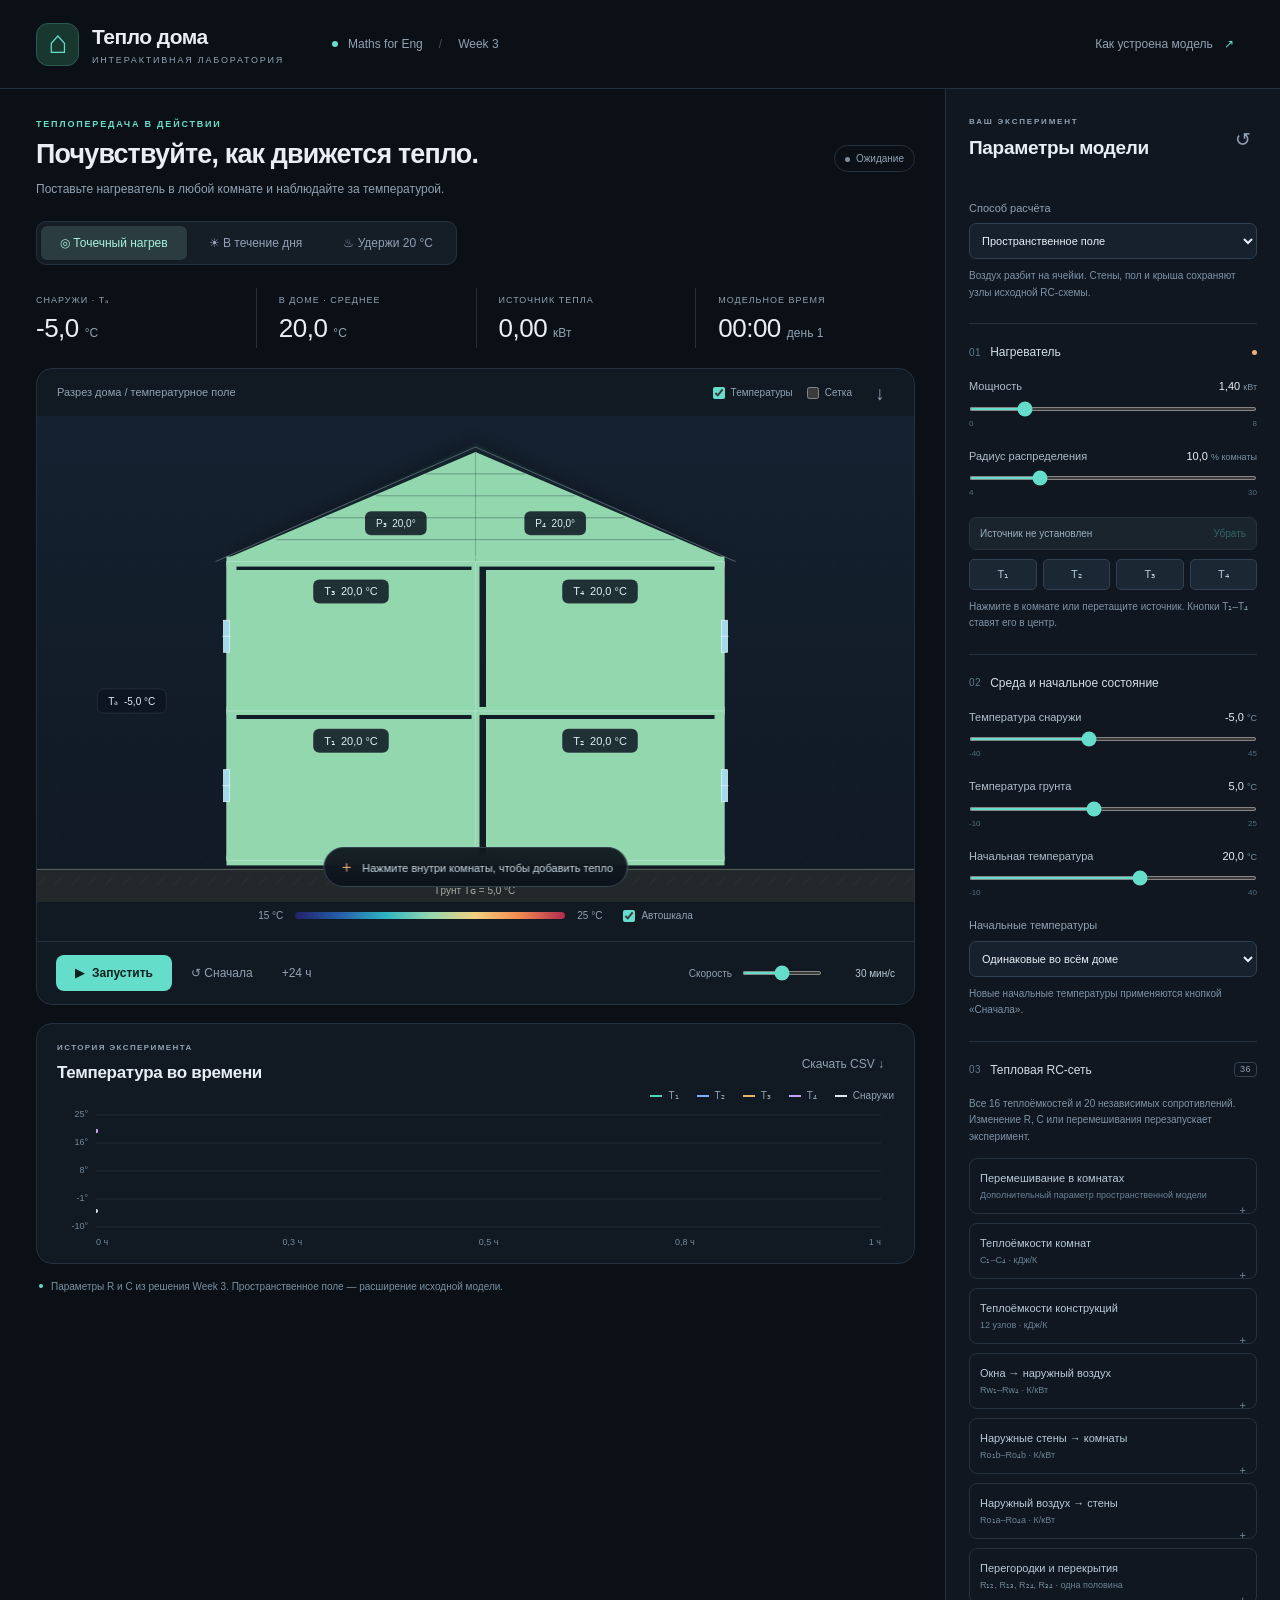
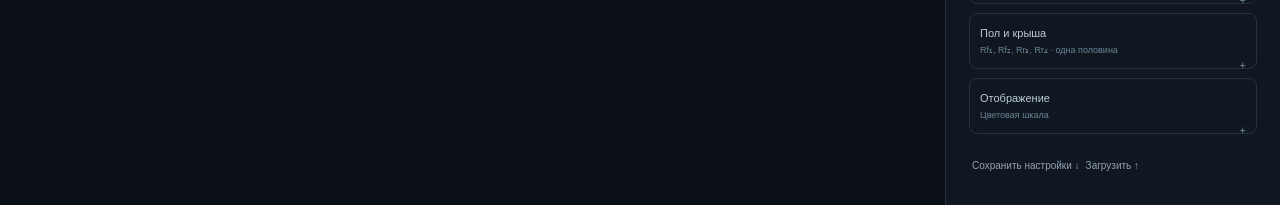
==== commit e012a92b: "Updated the game" ====
--- a/thermal-house.html
+++ b/thermal-house.html
@@ -6,6 +6,10 @@
 <style>
 :root{--bg:#0b1016;--panel:#111922;--panel2:#151f2a;--line:#25313e;--text:#e7eef6;--muted:#91a2b4;--cyan:#64decb;--amber:#f0b276;--radius:16px}*{box-sizing:border-box}body{margin:0;background:var(--bg);color:var(--text);font:14px/1.5 -apple-system,BlinkMacSystemFont,'Segoe UI',sans-serif}button,input,select{font:inherit}button,a,input,select,summary{ -webkit-tap-highlight-color:transparent}button{cursor:pointer}button:disabled{opacity:.35;cursor:default}button:focus-visible,a:focus-visible,summary:focus-visible,canvas:focus-visible{outline:2px solid var(--cyan);outline-offset:4px}button{border:0}button,a,select,input{accent-color:var(--cyan)}a{color:inherit;text-decoration:none}.topbar{height:89px;border-bottom:1px solid var(--line);display:flex;align-items:center;gap:48px;padding:0 36px}.brand{display:flex;gap:13px;align-items:center;font-size:21px;font-weight:650;letter-spacing:-.5px}.brand-icon{height:43px;width:43px;background:#18372f;color:var(--cyan);border:1px solid #2b5c50;border-radius:12px;font-size:32px;font-weight:400;text-align:center;line-height:36px}.brand small{display:block;font-size:9px;letter-spacing:1.8px;font-weight:500;color:var(--muted);margin-top:2px}.project-tag{color:var(--muted);display:flex;gap:10px;align-items:center;font-size:12px}.dot{display:inline-block;width:6px;height:6px;border-radius:50%;background:var(--cyan);flex-shrink:0}.divider{color:#405160;padding:0 6px}.topbar>.quiet{margin-left:auto}.quiet{background:transparent;color:var(--muted);padding:8px 10px;border-radius:7px;font-size:12px;white-space:nowrap}.quiet:hover{background:#1b2834;color:var(--text)}.quiet span{padding-left:8px;color:var(--cyan)}main{max-width:1720px;margin:0 auto;display:grid;grid-template-columns:minmax(0,1fr) 335px}.workspace{padding:29px 30px 18px 36px;min-width:0}.intro{display:flex;justify-content:space-between;gap:14px;align-items:center}.eyebrow{margin:0 0 6px;color:var(--cyan);font-size:9px;letter-spacing:1.8px;font-weight:650}h1{font-size:clamp(21px,2.1vw,31px);line-height:1.25;margin:0;letter-spacing:-.8px;font-weight:580}.subtitle{color:var(--muted);font-size:12px;margin:9px 0 0}.status{font-size:10px;border:1px solid var(--line);border-radius:30px;padding:5px 10px;white-space:nowrap;color:var(--muted)}.status i{display:inline-block;height:5px;width:5px;border-radius:50%;background:#7e8d9e;margin-right:6px}.status.running{color:var(--cyan);border-color:#285246}.status.running i{background:var(--cyan);box-shadow:0 0 9px #64decb50}.mode-tabs{display:inline-flex;background:#151d27;padding:4px;border:1px solid var(--line);border-radius:10px;margin-top:23px;gap:3px}.mode-tabs button{background:none;color:var(--muted);padding:8px 19px;font-size:12px;border-radius:6px}.mode-tabs button.active{background:#2a3c40;color:#a5f2df;box-shadow:0 1px 3px #0003}.metrics{display:grid;grid-template-columns:repeat(4,1fr);margin:23px 0 20px}.metrics>div{border-left:1px solid var(--line);padding-left:22px}.metrics>div:first-child{padding-left:0;border:0}.metrics>div>span{font-size:9px;color:var(--muted);letter-spacing:1px}.metrics strong{display:block;font-size:26px;line-height:1.5;font-weight:500;letter-spacing:-.5px;font-variant-numeric:tabular-nums}.metrics strong small{font-size:12px;margin-left:6px;color:var(--muted);font-weight:400;letter-spacing:0}.scene-card,.chart-card{background:var(--panel);border:1px solid var(--line);border-radius:var(--radius);overflow:hidden}.scene-top{height:47px;display:flex;align-items:center;justify-content:space-between;padding:0 20px;color:var(--muted);font-size:11px;gap:12px}.scene-top>div{display:flex;align-items:center;gap:14px}.check{display:inline-flex;align-items:center;gap:6px;font-size:10px;color:var(--muted);cursor:pointer;white-space:nowrap}.check input{margin:0;width:12px;height:12px}.icon-button{background:transparent;color:var(--muted);font-size:19px;width:28px;height:28px;border-radius:6px}.icon-button:hover{color:var(--cyan);background:#20313c}.canvas-wrap{position:relative;height:clamp(330px,38vw,520px);overflow:hidden}#house{display:block;width:100%;height:100%;touch-action:none;cursor:crosshair}.scene-guide{position:absolute;left:50%;bottom:15px;transform:translateX(-50%);background:#0b111ae8;backdrop-filter:blur(12px);border:1px solid #334250;border-radius:24px;padding:7px 14px;font-size:11px;color:#c6d6e1;white-space:nowrap;pointer-events:none}.scene-guide span{color:var(--amber);font-size:16px;margin-right:5px}.probe{position:absolute;z-index:2;background:#0b111aef;border:1px solid #506070;border-radius:8px;pointer-events:none;font-size:11px;padding:6px 10px;white-space:nowrap;color:#e7eef6}.legend{display:flex;align-items:center;justify-content:center;gap:12px;padding:6px 22px 18px;color:var(--muted);font-size:10px}.gradient{max-width:270px;flex:1;height:7px;border-radius:4px;background:linear-gradient(90deg,#202269,#265eaa,#2db4c1,#93d7ae,#f0d17f,#f08850,#b32a4d)}.legend .check{margin-left:9px}.transport{border-top:1px solid var(--line);display:flex;align-items:center;gap:9px;padding:13px 19px}.play{display:flex;align-items:center;gap:8px;background:var(--cyan);color:#09211d;border-radius:8px;padding:9px 14px;font-size:12px;font-weight:650;min-width:116px;justify-content:center}.play:hover{background:#91efdc}.speed{display:flex;align-items:center;margin-left:auto;gap:10px;font-size:10px;color:var(--muted)}input[type=range]{width:100%;height:4px;display:block;cursor:pointer;margin:12px 0 5px}input[type=range]:focus-visible{outline:2px solid var(--cyan);outline-offset:5px}.speed input{width:80px;margin:0}.speed output{font-size:10px;min-width:63px;text-align:right;color:#b9cbd9}.chart-card{margin-top:18px;padding:18px 20px 10px}.chart-heading{display:flex;align-items:center;justify-content:space-between}.chart-heading .eyebrow{font-size:8px;color:var(--muted);letter-spacing:1.4px}h2{font-size:17px;margin:0;font-weight:550;letter-spacing:-.3px}.chart-legend{display:flex;gap:18px;justify-content:flex-end;margin:2px 0 0;color:var(--muted);font-size:10px}.chart-legend span:before{content:'';display:inline-block;width:12px;height:2px;background:var(--line);margin-right:6px;vertical-align:middle}#chart{width:100%;height:150px;display:block}.model-note{display:flex;gap:8px;align-items:center;font-size:10px;color:#7890a3;margin:15px 3px 0}.model-note .dot{width:4px;height:4px}.sidebar{background:#101720;border-left:1px solid var(--line);padding:27px 23px 24px;min-width:0}.sidebar-title{display:flex;align-items:center;justify-content:space-between;margin-bottom:23px}.sidebar-title .eyebrow{font-size:8px;color:var(--muted)}.sidebar-title h2{font-size:19px}.select-label{display:block;font-size:11px;color:var(--muted);margin:14px 0 7px}select{background:#17212d;border:1px solid #304051;border-radius:7px;padding:10px 8px;width:100%;color:var(--text);font-size:11px;cursor:pointer;outline-color:var(--cyan)}.small-note{color:#7e93a6;font-size:10px;line-height:1.65;margin:9px 0 13px}.section-label{display:flex;align-items:center;gap:9px;font-size:10px;color:#5f7b8f;border-top:1px solid var(--line);padding-top:19px;margin:22px 0 17px;letter-spacing:.5px}.section-label>span:first-child{color:#d2dde8;font-size:12px;letter-spacing:0;font-weight:500}.section-label>span:last-child:not(:first-child){margin-left:auto}.live-dot{width:5px;height:5px;background:var(--amber);border-radius:50%}.slider{margin:0 0 18px}.slider-head{display:flex;align-items:flex-start;justify-content:space-between;gap:8px;font-size:11px;color:#aebdca}.slider-head label{cursor:pointer;line-height:1.5}.slider-head output{font-variant-numeric:tabular-nums;color:var(--text);font-size:11px;white-space:nowrap}.slider-head output b{font-weight:500}.slider-head output small{font-size:9px;color:#7791a4;margin-left:3px}.slider-range{display:flex;justify-content:space-between;color:#536e81;font-size:8px;margin-top:7px}.source-row{background:#19242d;border:1px solid var(--line);border-radius:7px;display:flex;align-items:center;justify-content:space-between;padding:8px 10px;font-size:10px;color:#9ab1bf;gap:6px}.text-button{background:none;color:var(--cyan);font-size:10px;padding:0}.place-buttons{display:grid;grid-template-columns:repeat(4,1fr);gap:6px;margin-top:9px}.place-buttons button{padding:6px;background:#1b2733;color:#b2c7d7;border:1px solid #304151;border-radius:5px;font-size:11px}.place-buttons button:hover{border-color:var(--cyan);color:var(--cyan)}.count{font-size:9px;border:1px solid #324150;border-radius:4px;padding:0 5px;color:var(--muted)}.group{border:1px solid var(--line);border-radius:8px;margin:9px 0;overflow:hidden}.group summary{padding:11px 10px;font-size:11px;cursor:pointer;color:#b9cad9;list-style:none;position:relative}.group summary:after{content:'+';position:absolute;right:10px;color:#6f8a9c}.group[open] summary:after{content:'−'}.group summary>span{display:block;color:#698395;font-size:9px;margin-top:2px;padding-right:12px}.group>div{padding:12px 11px 0}.group[open] summary{border-bottom:1px solid var(--line);background:#16212b}.group .slider{margin-bottom:18px}.settings-actions{display:flex;flex-wrap:wrap;gap:0;margin-top:16px}.settings-actions .quiet{font-size:10px;padding:8px 3px}.day-notice{font-size:10px;color:#d3c5ab;background:#302b21;border:1px solid #4c4130;border-radius:8px;padding:9px 11px;margin-bottom:17px}.day-range{display:flex;justify-content:space-between;color:var(--muted);font-size:10px;background:linear-gradient(90deg,#19385055,#5e492955);padding:8px 12px;border-radius:6px}.day-range b{font-weight:500;color:var(--text);padding-left:6px}.toast{position:fixed;bottom:25px;left:50%;transform:translateX(-50%);max-width:90vw;border:1px solid #416353;background:#172d26;color:#cff3de;font-size:12px;padding:11px 19px;border-radius:9px;box-shadow:0 6px 25px #0006;z-index:10}dialog{width:min(680px,92vw);border:1px solid #3a5061;background:#121d28;color:var(--text);border-radius:18px;padding:35px;max-height:85vh;box-shadow:0 20px 90px #0009}dialog::backdrop{background:#030910bb;backdrop-filter:blur(4px)}dialog h2{font-size:26px;margin:10px 0 18px}dialog h3{font-size:14px;color:var(--cyan);margin:23px 0 8px}dialog p{color:#aebdcb;font-size:12px;line-height:1.8}.close{float:right;background:none;color:var(--muted);font-size:26px}.equation{font-family:ui-monospace,monospace;color:#d4eee7;background:#1d302e;border:1px solid #395b51;padding:15px;border-radius:8px;font-size:13px;text-align:center}[hidden]{display:none!important}@media(min-width:1350px){main{grid-template-columns:minmax(0,1fr) 360px}.sidebar{padding:28px}.workspace{padding-right:35px}}@media(max-width:1000px){main{grid-template-columns:minmax(0,1fr) 300px}.workspace{padding:24px 18px}.topbar{padding:0 22px;gap:24px}.project-tag{display:none}.sidebar{padding:24px 18px}.speed label{display:none}.speed{gap:7px}.speed input{width:50px}.transport{gap:3px;padding:12px}.transport .quiet{padding:8px}.metrics strong{font-size:23px}.metrics>div{padding-left:12px}.metrics>div>span{letter-spacing:.3px;font-size:8px}.scene-top{padding:0 12px}.scene-top>div{gap:9px}.scene-top>span{font-size:10px}.legend{gap:8px;padding:10px 12px 16px}.scene-guide{font-size:10px;padding:6px 10px}.status{display:none}.intro h1{font-size:24px}.chart-card{padding:16px 12px 8px}}@media(max-width:760px){main{display:flex;flex-direction:column}.workspace{padding:23px 16px}.sidebar{border-left:0;border-top:1px solid var(--line);padding:24px;display:block}.topbar{height:76px;padding:0 17px;gap:12px}.brand{font-size:18px}.brand-icon{width:38px;height:38px}.brand small{font-size:7px;letter-spacing:1.2px}.topbar .quiet{font-size:10px;padding:6px}.intro h1{font-size:25px}.subtitle{font-size:11px}.mode-tabs{display:flex;width:100%}.mode-tabs button{flex:1;padding:8px}.metrics{margin:20px 0 16px}.metrics strong{font-size:21px}.metrics strong small{font-size:9px;margin-left:3px}.metrics>div{padding-left:9px}.metrics>div>span{font-size:7px;letter-spacing:0}.canvas-wrap{height:360px}.scene-top{font-size:10px}.scene-top .check{font-size:9px}.scene-top>div{gap:7px}.transport{flex-wrap:wrap;gap:3px}.play{min-width:108px;padding:8px 10px}.speed{gap:7px}.speed input{width:55px}.speed output{min-width:52px;font-size:9px}.legend .check{margin-left:1px;font-size:9px}.legend{gap:6px;font-size:9px}.chart-legend{justify-content:flex-start;margin:9px 0 0;gap:17px}.chart-heading h2{font-size:16px}.model-note{font-size:9px;align-items:flex-start}.model-note .dot{margin-top:5px}.sidebar .small-note{font-size:11px}.sidebar .slider-head{font-size:12px}.sidebar .slider-head output{font-size:12px}.sidebar .group summary{font-size:12px}.sidebar .group summary span{font-size:10px}dialog{padding:26px}.scene-guide{font-size:9px}.chart-heading .quiet{font-size:10px}.sidebar-title h2{font-size:22px}.sidebar .section-label span:first-child{font-size:14px}}@media(prefers-reduced-motion:reduce){*{scroll-behavior:auto}}
 @media(max-width:760px){.metrics strong{white-space:nowrap}#clock small{display:block;line-height:1.2;margin:0;white-space:nowrap}.canvas-wrap{height:310px}}
+/* Three-day heating challenge */
+#labControls{border:0;padding:0;margin:0;min-width:0}.mode-tabs{flex-wrap:wrap}.mission{margin-top:19px;border:1px solid #395648;border-radius:12px;background:linear-gradient(120deg,#15322b80,#17243170);padding:19px 21px}.mission-heading{display:flex;gap:15px;align-items:center;justify-content:space-between}.mission-badge{display:inline-block;border-radius:4px;background:#30564b;color:#b3f3df;font-size:8px;letter-spacing:1.2px;padding:3px 6px;margin-bottom:9px}.mission h2{font-size:18px}.mission p{font-size:11px;color:var(--muted);margin:7px 0 0}.mission-target{color:var(--cyan);font-size:40px;font-weight:550;line-height:1.1;text-align:right;white-space:nowrap}.mission-target>span{font-size:19px;margin-left:4px}.mission-target small{display:block;font-size:7px;letter-spacing:.8px;margin-top:6px;font-weight:400;color:#95b6ac}.mission-progress{margin-top:17px}.mission-progress>div{display:flex;justify-content:space-between;color:#a8c3be;font-size:10px;margin-bottom:8px}.mission-progress progress{display:block;width:100%;height:5px;border:0;border-radius:4px;background:#203b36}.mission-progress progress::-webkit-progress-bar{background:#203b36;border-radius:4px}.mission-progress progress::-webkit-progress-value{background:var(--cyan);border-radius:4px}.controller-tabs{display:flex;padding:4px;background:#182430;border:1px solid var(--line);border-radius:8px;gap:4px}.controller-tabs button{flex:1;background:none;color:var(--muted);font-size:11px;border-radius:5px;padding:8px 6px}.controller-tabs button.active{color:var(--cyan);background:#2b403f}.locked-notice{display:flex;gap:10px;background:#18222e;border:1px solid #304050;padding:10px 12px;border-radius:8px;margin:15px 0 18px;color:#88a5bc}.locked-notice>span{font-size:18px}.locked-notice b{display:block;font-size:11px;font-weight:500;color:#bacbd9}.locked-notice small{display:block;font-size:10px;margin-top:3px;line-height:1.7;color:#7e98ad}.room-heater{background:#14212c;border:1px solid #304050;border-radius:10px;padding:12px 13px;margin:10px 0;--room-color:var(--cyan)}.room-heater-top{display:flex;align-items:center;justify-content:space-between;gap:8px;margin-bottom:13px}.room-name{color:#bbd0dc;font-size:12px;font-weight:500}.room-name:before{content:'';display:inline-block;background:var(--room-color);height:6px;width:6px;border-radius:50%;margin-right:7px}.room-reading{font-size:17px;font-variant-numeric:tabular-nums;color:var(--cyan);font-weight:550}.room-reading.cold{color:#8cbaff}.room-reading.hot{color:#f1ae79}.room-heater .slider{margin-bottom:0}.room-heater .slider-head label{font-size:10px}.room-error{display:flex;align-items:center;justify-content:space-between;font-size:9px;color:#7895a9;margin-top:9px}.room-error b{font-weight:400;color:#adbeca}.room-heater input:disabled{cursor:default;opacity:.8}.game-actions{display:flex;align-items:center;gap:8px;margin-top:19px}.game-actions .play{flex:1;font-size:11px;padding:10px 8px}.game-actions .quiet{font-size:10px;padding:8px 3px}.demo-finish{width:100%;background:#22384d;color:#afd4f0;border:1px solid #395b78;border-radius:7px;font-size:11px;padding:10px;margin-top:11px}.demo-finish:hover{background:#2c4761}.game-weather{border-top:1px solid var(--line);margin-top:23px;padding-top:17px;display:flex;align-items:center;flex-wrap:wrap;justify-content:space-between}.game-weather>span{font-size:8px;letter-spacing:1px;color:#7f9eb4}.game-weather>strong{font-size:14px;font-weight:500;color:var(--amber)}.game-weather>p{width:100%;font-size:10px;color:#a0adba;margin:9px 0}.score-explanation p{font-size:11px;color:#8fa6b8;line-height:1.7;margin:0 0 13px}.result-dialog{width:min(710px,94vw)}.result-score{display:flex;align-items:baseline;justify-content:center;gap:12px;margin:25px 0 7px}.result-score strong{font-size:90px;line-height:1.05;font-weight:550;letter-spacing:-5px;color:var(--cyan)}.result-score span{font-size:22px;color:#7793a6}.result-dialog>p:not(.eyebrow){text-align:center}.result-dialog h2{text-align:center;font-size:24px}.result-stats{display:grid;grid-template-columns:repeat(3,1fr);gap:10px;margin:24px 0}.result-stats>div{border:1px solid #304454;background:#182733;border-radius:9px;padding:13px 8px;text-align:center}.result-stats b{display:block;font-size:17px;font-weight:500;color:#d9ece5}.result-stats small{font-size:9px;display:block;color:#86a1b2;margin-top:5px}.result-rooms{display:grid;grid-template-columns:1fr 1fr;gap:8px}.result-room{background:#15242d;border:1px solid #2c414e;border-radius:8px;padding:11px 13px}.result-room>div{display:flex;justify-content:space-between;color:#b3c9d7;font-size:12px}.result-room b{font-weight:500;color:var(--cyan)}.result-room small{display:block;margin-top:5px;font-size:10px;color:#809aaa}.result-actions{display:flex;gap:12px;justify-content:center;margin-top:24px;flex-wrap:wrap}.challenge-active #sceneGuide{display:none}.challenge-active #house{cursor:default}.challenge-active #advanceDay,.challenge-active .transport .speed{display:none}.challenge-active .sidebar-title .icon-button{display:none}.challenge-active .scene-top{color:#b1c7c1}.challenge-active #gameStart:disabled{opacity:.5}.challenge-active .sidebar-title{margin-bottom:17px}.challenge-active #modelNote{color:#81a797}.mission .demo-mode{background:#2a4157;color:#b9d9ff}.game-room-flash{color:#c9eae2}.challenge-active .sidebar{padding-top:27px}body.challenge-active .room-heaters input[type=range]{height:6px}.sun-caption{font-size:10px}@media(min-width:1050px){.challenge-active #challengeControls{position:sticky;top:18px}.challenge-active .sidebar{align-self:stretch}}@media(max-width:1000px){.mission h2{font-size:16px}.mission{padding:15px}.mission-target{font-size:32px}.mission-target small{font-size:6px}}@media(max-width:760px){.mode-tabs button{flex:1 1 auto;padding:8px 10px;font-size:11px}.mission-heading{align-items:flex-start}.mission h2{font-size:16px}.mission-target{font-size:31px}.mission-target small{font-size:6px;max-width:88px;white-space:normal;line-height:1.5}.mission p{font-size:10px}.mission{padding:14px}.challenge-active .sidebar{order:1}.challenge-active .workspace{display:contents}.challenge-active .intro,.challenge-active .mode-tabs,.challenge-active .metrics,.challenge-active .mission{margin-left:16px;margin-right:16px}.challenge-active .intro{margin-top:23px}.challenge-active .mission{margin-top:16px}.challenge-active .scene-card{margin:0 16px;order:0}.challenge-active .chart-card{margin:16px;order:2}.challenge-active .model-note{margin:0 18px 20px;order:3}.challenge-active .sidebar{margin-top:17px;border:1px solid var(--line);border-radius:12px;margin-left:16px;margin-right:16px;padding:20px}.challenge-active .sidebar-title{display:none}.challenge-active .room-heaters{display:grid;grid-template-columns:1fr 1fr;gap:8px}.challenge-active .room-heater{margin:0;padding:11px 10px}.room-heater .slider-head{flex-wrap:wrap;gap:4px}.challenge-active .room-name{font-size:11px}.challenge-active .room-reading{font-size:14px}.challenge-active .room-heater-top{gap:4px;margin-bottom:9px}.challenge-active .locked-notice{margin:10px 0 14px}.challenge-active .room-error{font-size:8px}.challenge-active .controller-tabs button{font-size:12px}.challenge-active .score-explanation p{font-size:11px}.challenge-active .sidebar .small-note{font-size:10px}.result-dialog{padding:25px 17px}.result-dialog h2{font-size:20px}.result-stats{gap:6px}.result-stats b{font-size:14px}.result-stats small{font-size:8px}.result-room{padding:10px}.result-room small{font-size:9px}.result-score strong{font-size:75px}.result-score span{font-size:19px}}
+.challenge-active .intro{display:none}.challenge-active .mode-tabs{margin-top:0}.challenge-active .canvas-wrap{height:360px}.challenge-active .metrics{margin-top:18px;margin-bottom:17px}.challenge-active .mission{padding:15px 19px}.challenge-active .room-heater{padding:11px 12px}.challenge-active .room-heater-top{margin-bottom:11px}@media(max-width:760px){.challenge-active .mode-tabs{margin-top:17px}.challenge-active .canvas-wrap{height:280px}.challenge-active .mission{padding:13px}.challenge-active .room-heater{padding:11px 10px}.challenge-active .metrics{margin-top:17px;margin-bottom:15px}.challenge-active .intro{display:none}}
+@media(max-width:760px){.challenge-active .mode-tabs{width:calc(100% - 32px)}.challenge-active .mode-tabs button{flex:1;min-width:0;padding:8px 4px;font-size:10px;white-space:nowrap}}
 
 </style>
 </head>
@@ -18,7 +22,11 @@
 <main>
  <section class="workspace">
   <div class="intro"><div><p class="eyebrow">ТЕПЛОПЕРЕДАЧА В ДЕЙСТВИИ</p><h1>Почувствуйте, как движется тепло.</h1><p class="subtitle" id="modeHint">Поставьте нагреватель в любой комнате и наблюдайте за температурой.</p></div><span class="status" id="status"><i></i>Ожидание</span></div>
-  <div class="mode-tabs" role="group" aria-label="Режим эксперимента"><button id="heaterMode" class="active">◎ Точечный нагрев</button><button id="dayMode">☀ В течение дня</button></div>
+  <div class="mode-tabs" role="group" aria-label="Режим эксперимента"><button id="heaterMode" class="active">◎ Точечный нагрев</button><button id="dayMode">☀ В течение дня</button><button id="challengeMode">♨ Удержи 20 °C</button></div>
+  <section class="mission" id="mission" hidden>
+   <div class="mission-heading"><div><span class="mission-badge" id="controllerBadge">ВЫ УПРАВЛЯЕТЕ</span><h2>Три дня. Четыре комнаты. Ровно 20 °C.</h2><p>Регулируйте общее отопление каждой комнаты. Погода и солнце меняются сами.</p></div><div class="mission-target">20<span>°C</span><small>ЦЕЛЬ В КАЖДОЙ КОМНАТЕ</small></div></div>
+   <div class="mission-progress"><div><span id="gameDay">День 1 из 3</span><span id="gameRemaining">Осталось 72 ч</span></div><progress id="gameProgress" max="259200" value="0" aria-label="Прогресс испытания за три дня"></progress></div>
+  </section>
   <div class="metrics"><div><span>СНАРУЖИ · Tₐ</span><strong id="outdoor">−5.0<small>°C</small></strong></div><div><span>В ДОМЕ · СРЕДНЕЕ</span><strong id="average">20.0<small>°C</small></strong></div><div><span>ИСТОЧНИК ТЕПЛА</span><strong id="powerMetric">—<small>кВт</small></strong></div><div><span>МОДЕЛЬНОЕ ВРЕМЯ</span><strong id="clock">00:00<small>день 1</small></strong></div></div>
   <section class="scene-card" aria-label="Тепловая карта дома">
    <div class="scene-top"><span id="sceneTitle">Разрез дома / температурное поле</span><div><label class="check"><input type="checkbox" id="showLabels" checked>Температуры</label><label class="check"><input type="checkbox" id="showGrid">Сетка</label><button class="icon-button" id="snapshot" title="Сохранить изображение" aria-label="Сохранить изображение">↓</button></div></div>
@@ -30,7 +38,18 @@
   <p class="model-note"><span class="dot"></span><span id="modelNote">Параметры R и C из решения Week 3. Пространственное поле — расширение исходной модели.</span></p>
  </section>
  <aside class="sidebar">
-  <div class="sidebar-title"><div><p class="eyebrow">ВАШ ЭКСПЕРИМЕНТ</p><h2>Параметры модели</h2></div><button class="icon-button" id="defaults" title="Вернуть все параметры решения" aria-label="Вернуть все параметры решения">↺</button></div>
+  <div class="sidebar-title"><div><p class="eyebrow">ВАШ ЭКСПЕРИМЕНТ</p><h2 id="sidebarHeading">Параметры модели</h2></div><button class="icon-button" id="defaults" title="Вернуть все параметры решения" aria-label="Вернуть все параметры решения">↺</button></div>
+  <section id="challengeControls" hidden>
+   <div class="controller-tabs" role="group" aria-label="Кто управляет отоплением"><button id="manualControl" class="active">Я управляю</button><button id="autoControl">Автопилот</button></div>
+   <p class="small-note" id="controllerHint">Двигайте четыре слайдера, чтобы средняя температура каждой комнаты оставалась 20 °C.</p>
+   <div class="locked-notice"><span>▣</span><div><b>Условия зафиксированы</b><small>72 часа · погода и солнце по сценарию<br>Меняется только мощность отопления.</small></div></div>
+   <div class="room-heaters" id="roomHeaters"></div>
+   <div class="game-actions"><button id="gameStart" class="play">▶ Начать 3 дня</button><button id="gameRestart" class="quiet">↺ Новый заезд</button></div>
+   <button id="demoFinish" class="demo-finish" hidden>Ускоренно показать все 3 дня →</button>
+   <div class="game-weather"><span>СОЛНЕЧНЫЙ НАГРЕВ</span><strong id="sunPower">0,00 кВт</strong><p id="sunDirection">Ночь. Солнце не греет.</p></div>
+   <details class="group"><summary>Как считается оценка<span>Честная шкала от 0 до 100</span></summary><div class="score-explanation"><p>Считается отклонение средней температуры каждой комнаты от 20 °C на каждом шаге за все 72 часа. Все комнаты имеют одинаковый вес.</p><p>При 20 °C — 100 баллов. Отклонение на 1 °C даёт 75 баллов за этот момент, на 2 °C — 50, от 4 °C — 0. Итог — среднее по комнатам и времени.</p><p>Комфорт — доля времени в диапазоне 19,5–20,5 °C. Расход энергии показывается отдельно и на оценку не влияет.</p><p>Автопилот использует ту же модель и ограничения мощности. Он компенсирует текущие теплопотери и солнечный приток; температуры не подменяются.</p></div></details>
+  </section>
+  <fieldset id="labControls">
   <label class="select-label" for="solver">Способ расчёта</label><select id="solver"><option value="spatial">Пространственное поле</option><option value="rc">Исходная RC-модель · 16 узлов</option></select>
   <p class="small-note" id="solverHelp">Воздух разбит на ячейки. Стены, пол и крыша сохраняют узлы исходной RC-схемы.</p>
   <div id="heaterControls"><div class="section-label">01 <span>Нагреватель</span><span class="live-dot"></span></div><div id="heaterSliders"></div><div class="source-row"><span id="sourceLabel">Источник не установлен</span><button id="removeSource" class="text-button" disabled>Убрать</button></div><div class="place-buttons" aria-label="Поставить нагреватель в центр комнаты"><button data-zone="0">T₁</button><button data-zone="1">T₂</button><button data-zone="2">T₃</button><button data-zone="3">T₄</button></div><p class="small-note">Нажмите в комнате или перетащите источник. Кнопки T₁–T₄ ставят его в центр.</p></div>
@@ -42,10 +61,12 @@
   <div id="physicalSliders"></div>
   <details class="group"><summary>Отображение <span>Цветовая шкала</span></summary><div id="displaySliders"></div></details>
   <div class="settings-actions"><button class="quiet" id="saveSettings">Сохранить настройки ↓</button><button class="quiet" id="loadSettings">Загрузить ↑</button><input type="file" accept="application/json,.json" id="settingsFile" hidden></div>
+  </fieldset>
  </aside>
 </main>
 <div class="toast" id="toast" role="status" hidden></div>
-<dialog id="about"><button class="close" id="aboutClose" aria-label="Закрыть">×</button><p class="eyebrow">ОТ ЗАДАНИЯ К ПРИЛОЖЕНИЮ</p><h2>Один дом. Два масштаба.</h2><p>Основа — решение Week 3: двухэтажный дом с зонами T₁–T₄, окнами, наружными стенами, перегородками, межэтажным перекрытием, полом и крышей. Грунт по умолчанию: 5 °C.</p><h3>Исходная RC-модель</h3><p>16 состояний: T₁–T₄, O₁–O₄, V₁₂, V₁₃, V₂₄, V₃₄, F₁–F₂, P₃–P₄. Использованы численные параметры из Week3_identified_model.npz. У каждой конструкции своя теплоёмкость; у общей стены, пола и крыши указано сопротивление одной из двух равных половин.</p><div class="equation">Cᵢ dTᵢ/dt = Σⱼ (Tⱼ − Tᵢ) / Rᵢⱼ + Qᵢ</div><h3>Пространственное поле</h3><p>Каждая комната разделена на 20 × 14 ячеек. Их суммарная теплоёмкость точно равна Cᵢ из решения. Проводимости к конструкциям и окнам распределены по соответствующим границам; суммарные значения сохранены. Внутри комнаты тепло передаётся между соседними ячейками с регулируемой проводимостью.</p><p>Это дополнительное допущение: исходные измерения содержат только средние температуры комнат. Пространственное распределение и скорость перемешивания по ним не идентифицированы. Стены и крыша показаны температурами их RC-узлов; разрез и форма скатной крыши схематичны. Отдельного чердачного узла нет.</p><h3>Источник и суточный режим</h3><p>Нагреватель непрерывный. Выбранная мощность распределяется вокруг точки по нормированному гауссову профилю внутри одной комнаты. В исходной RC-модели она подаётся в воздушный узел этой комнаты. В режиме дня Q = 0 во всех комнатах, а наружная температура меняется по синусоиде с периодом 24 часа.</p><h3>Численный расчёт</h3><p>В приложении используется явный шаг Эйлера с ограничением Δt ≤ 0.88 min(Cᵢ / ΣGᵢⱼ), не более 30 секунд. Все внутренние потоки попарно компенсируются. Слайдер скорости меняет только темп показа модельного времени. Отчёт использует метод трапеций; численные методы здесь различаются.</p><p class="small-note">R отображаются в К/кВт, C — в кДж/К, мощность — в кВт. Внутри расчёта — Вт, Дж и секунды. Параметры из решения эффективные: они не определяют однозначно материалы и размеры реального дома. Приложение работает офлайн и не использует внешние библиотеки.</p></dialog>
+<dialog id="gameResult" class="result-dialog" aria-labelledby="resultTitle"><button class="close" id="resultClose" aria-label="Закрыть результат">×</button><p class="eyebrow" id="resultEyebrow">ИСПЫТАНИЕ ЗАВЕРШЕНО</p><h2 id="resultTitle">Три дня под вашим управлением</h2><div class="result-score"><strong id="finalScore">0</strong><span>/ 100</span></div><p id="resultDescription"></p><div class="result-stats"><div><b id="resultError">0,00 °C</b><small>Среднее отклонение</small></div><div><b id="resultComfort">0 %</b><small>Время в комфорте ±0,5 °C</small></div><div><b id="resultEnergy">0 кВт·ч</b><small>На отопление за 3 дня</small></div></div><div class="result-rooms" id="resultRooms"></div><p class="small-note">Оцениваются средние температуры комнат за все 72 часа. Нельзя компенсировать холодную комнату перегревом другой.</p><div class="result-actions"><button class="play" id="resultRetry">Попробовать ещё</button><button class="quiet" id="resultDemo">Посмотреть идеальное управление →</button></div></dialog>
+<dialog id="about"><button class="close" id="aboutClose" aria-label="Закрыть">×</button><p class="eyebrow">ОТ ЗАДАНИЯ К ПРИЛОЖЕНИЮ</p><h2>Один дом. Два масштаба.</h2><p>Основа — решение Week 3: двухэтажный дом с зонами T₁–T₄, окнами, наружными стенами, перегородками, межэтажным перекрытием, полом и крышей. Грунт по умолчанию: 5 °C.</p><h3>Исходная RC-модель</h3><p>16 состояний: T₁–T₄, O₁–O₄, V₁₂, V₁₃, V₂₄, V₃₄, F₁–F₂, P₃–P₄. Использованы численные параметры из Week3_identified_model.npz. У каждой конструкции своя теплоёмкость; у общей стены, пола и крыши указано сопротивление одной из двух равных половин.</p><div class="equation">Cᵢ dTᵢ/dt = Σⱼ (Tⱼ − Tᵢ) / Rᵢⱼ + Qᵢ</div><h3>Пространственное поле</h3><p>Каждая комната разделена на 20 × 14 ячеек. Их суммарная теплоёмкость точно равна Cᵢ из решения. Проводимости к конструкциям и окнам распределены по соответствующим границам; суммарные значения сохранены. Внутри комнаты тепло передаётся между соседними ячейками с регулируемой проводимостью.</p><p>Это дополнительное допущение: исходные измерения содержат только средние температуры комнат. Пространственное распределение и скорость перемешивания по ним не идентифицированы. Стены и крыша показаны температурами их RC-узлов; разрез и форма скатной крыши схематичны. Отдельного чердачного узла нет.</p><h3>Источник и суточный режим</h3><p>Нагреватель непрерывный. Выбранная мощность распределяется вокруг точки по нормированному гауссову профилю внутри одной комнаты. В исходной RC-модели она подаётся в воздушный узел этой комнаты. В режиме дня Q = 0 во всех комнатах, а наружная температура меняется по синусоиде с периодом 24 часа.</p><h3>Испытание «Удержи 20 °C»</h3><p>72 модельных часа, четыре независимых общих нагревателя от 0 до 2,5 кВт. Наружная температура меняется по суточному циклу с похолоданием на второй день. Солнце восходит справа в 06:00 и заходит слева в 18:00. Солнечное тепло поступает в ячейки у окон, наружные стены и крышу; воздействие утром сильнее справа, вечером слева.</p><p>В игре параметры заблокированы. Для управляемости при ускоренном показе трёх дней эффективные воздушные теплоёмкости исходной модели увеличены в 8 раз, а проводимость перемешивания фиксирована на 60 Вт/К. Остальные R и C из решения сохранены. Это фиксированный учебный сценарий, одинаковый для ручного и автоматического управления.</p><p>Цель и оценка относятся к средней температуре каждой комнаты. Автопилот рассчитывает мощность по текущему балансу тепла с ограничением 0–2,5 кВт; тот же численный расчёт определяет температуры и итоговую оценку.</p><h3>Численный расчёт</h3><p>В приложении используется явный шаг Эйлера с ограничением Δt ≤ 0.88 min(Cᵢ / ΣGᵢⱼ), не более 30 секунд. Все внутренние потоки попарно компенсируются. Слайдер скорости меняет только темп показа модельного времени. Отчёт использует метод трапеций; численные методы здесь различаются.</p><p class="small-note">R отображаются в К/кВт, C — в кДж/К, мощность — в кВт. Внутри расчёта — Вт, Дж и секунды. Параметры из решения эффективные: они не определяют однозначно материалы и размеры реального дома. Приложение работает офлайн и не использует внешние библиотеки.</p></dialog>
 <script>
 /* Thermal RC graph, SI units internally. See README for spatial extension. */
 (function(root){
@@ -93,7 +114,7 @@
   this.maxDt=30;for(let a=0;a<this.n;a++)if(this.loss[a])this.maxDt=Math.min(this.maxDt,.88*this.cap[a]/this.loss[a]);
   this.reset();this.setSource(oldSource);return this;
  }
- reset(){for(let a=0;a<this.n;a++){const z=a<this.airN?Math.floor(a/this.perZone):a-this.airN+4;this.T[a]=this.initialMode==='fitted'?this.initials[z]:this.p.initial;}this.time=0;this.deliveredEnergy=0;this.boundaryEnergy=0;}
+ reset(){for(let a=0;a<this.n;a++){const z=a<this.airN?Math.floor(a/this.perZone):a-this.airN+4;this.T[a]=this.initialMode==='fitted'?this.initials[z]:this.p.initial;}this.time=0;this.deliveredEnergy=0;this.boundaryEnergy=0;this.solarEnergy=0;}
  setSource(source){
   this.source=null;this.weights=new Float64Array(this.n);this.heaterCells=[];if(!source)return false;
   const z=this.zoneAt(source.x,source.y);if(z<0)return false;this.source={...source};
@@ -105,15 +126,30 @@
   }
   for(const a of this.heaterCells)this.weights[a]/=sum;return true;
  }
- outdoorAt(t=this.time){const p=this.p;return this.mode==='day'?(p.dayMin+p.dayMax)/2+(p.dayMax-p.dayMin)/2*Math.cos(2*Math.PI*(t/3600-p.peakHour)/24):p.outside;}
- step(dt){
-  const T=this.T,q=this.rate;q.fill(0);let boundary=0;
+ outdoorAt(t=this.time){if(this.scenario)return this.scenario.outdoorAt(t);const p=this.p;return this.mode==='day'?(p.dayMin+p.dayMax)/2+(p.dayMax-p.dayMin)/2*Math.cos(2*Math.PI*(t/3600-p.peakHour)/24):p.outside;}
+ ratesAt(time){
+  const T=this.T,q=this.rate;q.fill(0);let boundary=0,solar=0;
   for(let e=0;e<this.ea.length;e++){const a=this.ea[e],b=this.eb[e],v=this.eg[e]*(T[b]-T[a]);q[a]+=v;q[b]-=v;}
-  const outside=this.outdoorAt(this.time+dt/2);
+  const outside=this.outdoorAt(time);
   for(let e=0;e<this.ba.length;e++){const a=this.ba[e],v=this.bg[e]*((this.bt[e]?this.p.ground:outside)-T[a]);q[a]+=v;boundary+=v;}
-  const power=this.mode==='heater'&&this.source?this.p.power:0;if(power)for(const a of this.heaterCells)q[a]+=power*this.weights[a];
+  if(this.scenario){
+   const sun=this.scenario.solarAt(time);
+   for(let z=0;z<4;z++){
+    const profiles=this.scenario.solarWeights[z];
+    for(let k=0;k<this.perZone;k++)q[z*this.perZone+k]+=sun.air[z]*profiles[k];
+    q[this.airN+z]+=sun.walls[z];solar+=sun.air[z]+sun.walls[z];
+   }
+   for(let k=0;k<2;k++){q[this.airN+10+k]+=sun.roof[k];solar+=sun.roof[k];}
+  }
+  this.lastBoundaryRate=boundary;this.lastSolarRate=solar;return q;
+ }
+ step(dt,roomPowers=null,prepared=false){
+  const T=this.T,q=prepared?this.rate:this.ratesAt(this.time+dt/2);
+  let power=0;
+  if(roomPowers){for(let z=0;z<4;z++){power+=roomPowers[z];const v=roomPowers[z]/this.perZone;for(let k=0;k<this.perZone;k++)q[z*this.perZone+k]+=v;}}
+  else {power=this.mode==='heater'&&this.source?this.p.power:0;if(power)for(const a of this.heaterCells)q[a]+=power*this.weights[a];}
   for(let a=0;a<this.n;a++)T[a]+=dt*q[a]/this.cap[a];
-  this.time+=dt;this.deliveredEnergy+=power*dt;this.boundaryEnergy+=boundary*dt;
+  this.time+=dt;this.deliveredEnergy+=power*dt;this.boundaryEnergy+=this.lastBoundaryRate*dt;this.solarEnergy+=this.lastSolarRate*dt;
  }
  advance(seconds,maxSteps=Infinity){let rest=seconds,steps=0;while(rest>1e-8&&steps<maxSteps){const dt=Math.min(this.maxDt,rest);this.step(dt);rest-=dt;steps++;}return seconds-rest;}
  energy(){let e=0;for(let a=0;a<this.n;a++)e+=this.cap[a]*this.T[a];return e;}
@@ -122,23 +158,105 @@
  sample(x,y){const z=this.zoneAt(x,y);if(z<0)return null;const i=Math.min(this.cols-1,Math.max(0,Math.floor((x-z%2*.5)/.5*this.cols))),j=Math.min(this.rows-1,Math.max(0,Math.floor((y-Math.floor(z/2)*.3)/.3*this.rows)));return {temperature:this.T[z*this.perZone+j*this.cols+i],zone:z};}
 }
 root.Thermal={ThermalModel,defaults,defaultC,defaultR,names,rNames,fitted};if(typeof module!=='undefined')module.exports=root.Thermal;
+})(typeof window!=='undefined'?window:globalThis);
+
+</script><script>
+/* Deterministic three-day heating challenge. No temperature overrides during play. */
+(function(root){
+'use strict';
+const thermal=typeof module!=='undefined'&&module.exports?require('./engine.js'):root.Thermal;
+const DURATION=72*3600,TARGET=20,MAX_POWER=2500,SPEED=2880;
+const clamp=(v,lo,hi)=>Math.max(lo,Math.min(hi,v));
+// Continuous visual orbit, including the portion below the ground at night.
+function sunTrackAt(time,width,horizon,radius=11){
+ const hour=((time/3600)%24+24)%24,angle=2*Math.PI*(hour-6)/24;
+ const elevation=Math.sin(angle),vertical=Math.sign(elevation)*Math.abs(elevation)**1.2;
+ const margin=radius+7,span=Math.max(0,width/2-margin),arc=Math.max(radius,horizon-25);
+ const x=width/2+span*Math.cos(angle),y=horizon-arc*vertical;
+ return {x,y,radius,horizon,elevation,visible:y-radius<horizon,night:Math.max(0,Math.min(1,-elevation*4))};
+}
+class HeatingChallenge {
+ constructor(model){this.model=model;this.active=false;this.state='ready';this.control='manual';this.powers=[0,0,0,0];}
+ setup(control='manual'){
+  if(!['manual','auto'].includes(control))throw Error('Unknown controller');
+  const m=this.model;this.active=true;this.control=control;this.state='ready';
+  m.scenario=null;m.p={...thermal.defaults,initial:20,ground:5,mixing:60,speed:SPEED};
+  m.C=thermal.defaultC.map((v,i)=>i<4?v*8:v);m.R=thermal.defaultR.slice();m.initialMode='uniform';m.solver='spatial';m.mode='challenge';m.source=null;m.rebuild();
+  m.scenario=this;this.solarWeights=[];
+  for(let z=0;z<4;z++){
+   const weights=new Float64Array(m.perZone);let sum=0;
+   for(let j=0;j<m.rows;j++)for(let i=0;i<m.cols;i++){
+    const distance=z%2?m.cols-1-i:i,w=Math.exp(-distance/4);weights[j*m.cols+i]=w;sum+=w;
+   }
+   for(let k=0;k<weights.length;k++)weights[k]/=sum;this.solarWeights.push(weights);
+  }
+  const ta=this.outdoorAt(0);
+  for(let z=0;z<4;z++){
+   const inside=1000/m.R[4+z],outside=1000/m.R[8+z];m.T[m.airN+z]=(inside*TARGET+outside*ta)/(inside+outside);
+  }
+  for(let z=0;z<2;z++){m.T[m.airN+8+z]=(TARGET+m.p.ground)/2;m.T[m.airN+10+z]=(TARGET+ta)/2;}
+  this.absError=[0,0,0,0];this.squareError=[0,0,0,0];this.penalty=[0,0,0,0];this.comfort=[0,0,0,0];this.maxError=[0,0,0,0];this.roomEnergy=[0,0,0,0];this.clippedSteps=0;
+  m.ratesAt(0);this.powers=this.requiredPowers(1).map(v=>Math.round(v/5)*5);
+  this.initialEnergy=m.energy();return this;
+ }
+ outdoorAt(t){
+  // Smooth cold front on day two; same curve for player and demonstration.
+  const hours=t/3600;return -14+7*Math.cos(2*Math.PI*(hours-15)/24)-4*Math.exp(-(((hours-39)/11)**2));
+ }
+ solarAt(t){
+  const hour=((t/3600)%24+24)%24,phase=clamp((hour-6)/12,0,1),height=hour>=6&&hour<=18?Math.sin(Math.PI*phase):0;
+  const right=(1+Math.cos(Math.PI*phase))/2,left=1-right,day=Math.min(2,Math.floor(t/86400)),weather=[1,.7,1.1][day];
+  const air=[],walls=[],roof=[];
+  for(let z=0;z<4;z++){const exposure=.12+.88*(z%2?right:left),gain=height*weather*exposure;air.push((z<2?300:420)*gain);walls.push(85*gain);if(z>=2)roof.push(140*gain);}
+  return {phase,height,x:1.12-1.24*phase,visible:height>1e-6,air,walls,roof,total:air.reduce((a,b)=>a+b,0)+walls.reduce((a,b)=>a+b,0)+roof.reduce((a,b)=>a+b,0)};
+ }
+ requiredPowers(dt){
+  const m=this.model,powers=[];
+  for(let z=0;z<4;z++){let passive=0,average=0;for(let k=0;k<m.perZone;k++){const a=z*m.perZone+k;passive+=m.rate[a];average+=m.T[a]/m.perZone;}
+   const raw=-passive+(TARGET-average)*m.C[z]*1000/600;
+   const value=clamp(raw,0,MAX_POWER);if(Math.abs(raw-value)>1e-6)this.clippedSteps++;powers.push(value);
+  }
+  return powers;
+ }
+ setPower(z,value){if(!this.active||this.state==='finished'||this.control!=='manual')return false;if(!Number.isInteger(z)||z<0||z>3||!Number.isFinite(value))return false;this.powers[z]=clamp(value,0,MAX_POWER);return true;}
+ start(){if(this.state==='ready')this.state='running';}
+ step(requestedDt){
+  if(!this.active||this.state==='finished')return 0;if(!Number.isFinite(requestedDt)||requestedDt<=0)return 0;
+  const m=this.model,dt=Math.min(requestedDt,m.maxDt,DURATION-m.time);if(dt<=1e-8){m.time=DURATION;this.state='finished';return 0;}
+  this.start();const before=m.stats().zones;
+  m.ratesAt(m.time+dt/2);if(this.control==='auto')this.powers=this.requiredPowers(dt);
+  m.step(dt,this.powers,true);const after=m.stats().zones;
+  for(let z=0;z<4;z++){
+   const a=Math.abs(before[z]-TARGET),b=Math.abs(after[z]-TARGET);
+   this.absError[z]+=(a+b)*dt/2;this.squareError[z]+=(a*a+b*b)*dt/2;
+   this.penalty[z]+=(Math.min(a/4,1)+Math.min(b/4,1))*dt/2;
+   this.comfort[z]+=((a<=.5?1:0)+(b<=.5?1:0))*dt/2;this.maxError[z]=Math.max(this.maxError[z],a,b);this.roomEnergy[z]+=this.powers[z]*dt;
+  }
+  if(m.time>=DURATION-1e-7){m.time=DURATION;this.state='finished';}return dt;
+ }
+ advance(seconds){let remaining=Math.max(0,seconds);while(remaining>1e-7&&this.state!=='finished'){const dt=this.step(Math.min(remaining,this.model.maxDt));if(!dt)break;remaining-=dt;}return seconds-remaining;}
+ result(){const t=Math.max(this.model.time,1e-9),zones=this.absError.map((error,z)=>({mae:error/t,rmse:Math.sqrt(this.squareError[z]/t),maxError:this.maxError[z],comfort:100*this.comfort[z]/t,score:clamp(100*(1-this.penalty[z]/t),0,100),kWh:this.roomEnergy[z]/3600000}));return {score:zones.reduce((a,z)=>a+z.score,0)/4,mae:zones.reduce((a,z)=>a+z.mae,0)/4,comfort:zones.reduce((a,z)=>a+z.comfort,0)/4,kWh:this.roomEnergy.reduce((a,b)=>a+b,0)/3600000,zones,seconds:this.model.time,complete:this.state==='finished',control:this.control};}
+}
+const api={HeatingChallenge,DURATION,TARGET,MAX_POWER,SPEED,sunTrackAt};Object.assign(thermal,api);if(typeof module!=='undefined'&&module.exports)module.exports=api;
 })(typeof window!=='undefined'?window:globalThis);
 
 </script><script>
 (function(){
 'use strict';
 const $=id=>document.getElementById(id),{ThermalModel,defaults,defaultC,defaultR,names,rNames}=Thermal;
-const model=new ThermalModel();window.thermalApp={model};
+const model=new ThermalModel(),challenge=new Thermal.HeatingChallenge(model);window.thermalApp={model,challenge};
 const house=$('house'),ctx=house.getContext('2d'),chart=$('chart'),gc=chart.getContext('2d');
 const speeds=[60,300,900,1800,3600,7200,14400],colors=['#51d5be','#7eafff','#e8b06a','#c5a0ff','#e0e8ef'];
 let playing=false,last=0,history=[],lastRecord=-Infinity,fastTarget=null,scaleMin=-25,scaleMax=60,viewMin=-25,viewMax=60,hover=null,dragging=false,toastTimer,geometry=null,realSpeed=0;
 const sliders={};
+let sandboxSnapshot=null,resultShown=false;
+const isChallenge=()=>model.mode==='challenge'&&challenge.active;
 const fmt=(v,n=1)=>Number(v).toLocaleString('ru-RU',{maximumFractionDigits:n,minimumFractionDigits:n});
 const toast=message=>{$('toast').textContent=message;$('toast').hidden=false;clearTimeout(toastTimer);toastTimer=setTimeout(()=>$('toast').hidden=true,3500);};
 function slider(container,key,label,min,max,step,value,unit,onChange,options={}){
  const div=document.createElement('div');div.className='slider';
  const id='param-'+key;
- div.innerHTML=`<div class="slider-head"><label for="${id}">${label}</label><output for="${id}"><b></b><small>${unit}</small></output></div><input type="range" id="${id}" min="${min}" max="${max}" step="${step}"><div class="slider-range"><span>${fmt(options.display?options.display(min):min,0)}</span><span>${fmt(options.display?options.display(max):max,0)}</span></div>`;
+ div.innerHTML=`<div class="slider-head"><label for="${id}">${label}</label><output for="${id}"><b></b><small>${unit}</small></output></div><input type="range" id="${id}" min="${min}" max="${max}" step="${step}"><div class="slider-range"><span>${fmt(options.display?options.display(min):min,0)}</span><span>${fmt(options.display?options.display(max):max,options.display&&!Number.isInteger(options.display(max))?1:0)}</span></div>`;
  const input=div.querySelector('input'),out=div.querySelector('b'); input.value=options.log?Math.log(value):value;
  const read=()=>options.log?Math.exp(+input.value):+input.value;
  const display=v=>{out.textContent=fmt(options.display?options.display(v):v,options.digits??1);input.setAttribute('aria-valuetext',out.textContent+' '+unit);};display(value);
@@ -146,8 +264,15 @@
  if(options.log){div.querySelector('.slider-range').firstElementChild.textContent='×0,25';div.querySelector('.slider-range').lastElementChild.textContent='×4';}
  container.append(div);sliders[key]={input,set(v){input.value=options.log?Math.log(v):v;display(v);},div};return div;
 }
-function startStop(value){playing=value;$('play').innerHTML=playing?'Ⅱ <span>Пауза</span>':'▶ <span>Запустить</span>';$('status').classList.toggle('running',playing||fastTarget!==null);$('status').innerHTML=(playing||fastTarget!==null)?'<i></i>Эксперимент идёт':'<i></i>Пауза';}
-function record(force=false){if(force||model.time-lastRecord>=299.999){const s=model.stats();history.push({t:model.time,z:s.zones,a:s.outside});lastRecord=model.time;if(history.length>10000)history=history.filter((_,i)=>i%2===0);}}
+function startStop(value){
+ playing=value;
+ const game=isChallenge(),finished=game&&challenge.state==='finished',active=playing||fastTarget!==null;
+ const text=finished?'Завершено':active?'Пауза':game?(model.time>0?'Продолжить':'Начать 3 дня'):'Запустить';
+ $('play').innerHTML=(active?'Ⅱ ':'▶ ')+`<span>${text}</span>`;$('play').disabled=finished;
+ $('status').classList.toggle('running',active);$('status').innerHTML='<i></i>'+(finished?'72 часа завершены':active?(game?(challenge.control==='auto'?'Автопилот':'Вы управляете'):'Эксперимент идёт'):'Пауза');
+ if(game){$('gameStart').textContent=(active?'Ⅱ ':'▶ ')+text;$('gameStart').disabled=finished;$('demoFinish').disabled=finished;}
+}
+function record(force=false){if(force||model.time-lastRecord>=299.999){const s=model.stats();if(history.length&&Math.abs(history.at(-1).t-model.time)<1e-7)history.pop();history.push({t:model.time,z:s.zones,a:s.outside,q:isChallenge()?challenge.powers.slice():null,solar:isChallenge()?challenge.solarAt(model.time).total:0});lastRecord=model.time;if(history.length>10000)history=history.filter((_,i)=>i%2===0);}}
 function clearHistory(){history=[];lastRecord=-Infinity;record(true);}
 function reset(rebuild=false,message){fastTarget=null;if(rebuild)model.rebuild();else model.reset();clearHistory();updateSource();updateMetrics();draw();if(message)toast(message);}
 function changedNetwork(){reset(true,'Модель перезапущена с новыми параметрами');}
@@ -169,28 +294,103 @@
 for(let i=0;i<20;i++)slider(rg[Math.floor(i/4)],'R'+i,rNames[i],Math.log(defaultR[i]/4),Math.log(defaultR[i]*4),.001,model.R[i],'К/кВт',v=>{model.R[i]=v;changedNetwork();},{log:true,digits:2});
 slider($('displaySliders'),'scaleMin','Нижняя граница',-50,40,1,scaleMin,'°C',v=>{scaleMin=v;if(scaleMax<=v){scaleMax=v+1;sliders.scaleMax.set(scaleMax);}$('autoScale').checked=false;draw();});
 slider($('displaySliders'),'scaleMax','Верхняя граница',0,200,1,scaleMax,'°C',v=>{scaleMax=v;if(scaleMin>=v){scaleMin=v-1;sliders.scaleMin.set(scaleMin);}$('autoScale').checked=false;draw();});
+for(let z=0;z<4;z++){
+ const card=document.createElement('div');card.className='room-heater';card.style.setProperty('--room-color',colors[z]);
+ card.innerHTML=`<div class="room-heater-top"><span class="room-name">Комната T${'₁₂₃₄'[z]}</span><strong class="room-reading" id="roomT${z}">20,00 °C</strong></div><div class="room-power"></div><div class="room-error"><span>Цель 20 °C</span><b id="roomError${z}">В норме</b></div>`;
+ $('roomHeaters').append(card);
+ slider(card.querySelector('.room-power'),'gameQ'+z,`Отопление T${'₁₂₃₄'[z]}`,0,Thermal.MAX_POWER,5,0,'кВт',v=>{if(challenge.setPower(z,v))updateMetrics();},{display:v=>v/1000,digits:2});
+}
+function updateChallengeUI(s){
+ if(!isChallenge())return;const time=model.time,done=challenge.state==='finished',day=Math.min(3,1+Math.floor(time/86400));
+ $('gameDay').textContent=done?'Все 3 дня завершены':`День ${day} из 3 · ${fmt(time/3600,1)} / 72 ч`;$('gameRemaining').textContent=done?'Финиш':`Осталось ${fmt((Thermal.DURATION-time)/3600,1)} ч`;$('gameProgress').value=time;
+ for(let z=0;z<4;z++){
+  const error=s.zones[z]-20,reading=$('roomT'+z);reading.textContent=fmt(s.zones[z],2)+' °C';reading.classList.toggle('cold',error<-.25);reading.classList.toggle('hot',error>.25);
+  $('roomError'+z).textContent=Math.abs(error)<.005?'Ровно 20 °C':(error>0?'+':'')+fmt(error,2)+' °C';sliders['gameQ'+z].set(challenge.powers[z]);
+ }
+ const sun=challenge.solarAt(time);$('sunPower').textContent=fmt(sun.total/1000,2)+' кВт';$('sunDirection').textContent=!sun.visible?'Ночь. Солнце не греет.':sun.phase<.45?'Утро: солнце справа → нагреваются правые комнаты.':sun.phase>.55?'Вечер: солнце слева → нагреваются левые комнаты.':'Полдень: солнечное тепло поступает с обеих сторон.';
+}
+function showResult(){
+ const r=challenge.result();if(!r.complete)return;resultShown=true;
+ $('resultEyebrow').textContent=r.control==='auto'?'ДЕМОНСТРАЦИЯ ЗАВЕРШЕНА':'ИСПЫТАНИЕ ЗАВЕРШЕНО';$('resultTitle').textContent=r.control==='auto'?'72 часа под управлением автопилота':'Три дня под вашим управлением';
+ $('finalScore').textContent=fmt(r.score,1);$('resultError').textContent=fmt(r.mae,3)+' °C';$('resultComfort').textContent=fmt(r.comfort,1)+' %';$('resultEnergy').textContent=fmt(r.kWh,1)+' кВт·ч';
+ $('resultDescription').textContent=r.control==='auto'&&r.mae<.005?'Средняя температура каждой комнаты удерживалась на 20 °C все 72 часа. Показанный результат рассчитан по фактическим температурам.':'Оценка учитывает отклонение от 20 °C в каждой комнате за всё время испытания.';
+ $('resultRooms').replaceChildren();r.zones.forEach((z,i)=>{const div=document.createElement('div');div.className='result-room';div.innerHTML=`<div><span>Комната T${'₁₂₃₄'[i]}</span><b>${fmt(z.score,1)} / 100</b></div><small>Среднее отклонение ${fmt(z.mae,3)} °C<br>В комфорте ${fmt(z.comfort,1)} % времени</small>`;$('resultRooms').append(div);});
+ $('resultDemo').hidden=r.control==='auto';$('gameResult').showModal();
+}
+$('resultClose').onclick=()=>$('gameResult').close();$('resultRetry').onclick=()=>startChallenge('manual');$('resultDemo').onclick=()=>startChallenge('auto',true);
 function updateWeather(){$('nightTemp').textContent=fmt(model.p.dayMin,0)+'°';$('dayTemp').textContent=fmt(model.p.dayMax,0)+'°';updateMetrics();}
-function updateSource(){const z=model.source?model.zoneAt(model.source.x,model.source.y):-1;$('sourceLabel').textContent=z<0?'Источник не установлен':`Нагреватель в комнате T${'₁₂₃₄'[z]}`;$('removeSource').disabled=!model.source;$('sceneGuide').hidden=!!model.source||model.mode==='day';}
+function updateSource(){const z=model.source?model.zoneAt(model.source.x,model.source.y):-1;$('sourceLabel').textContent=z<0?'Источник не установлен':`Нагреватель в комнате T${'₁₂₃₄'[z]}`;$('removeSource').disabled=!model.source;$('sceneGuide').hidden=!!model.source||model.mode!=='heater';}
 function placeSource(x,y){if(model.mode!=='heater')return;if(model.setSource({x,y})){updateSource();updateMetrics();if(!playing)startStop(true);draw();}}
-function mode(value){if(model.mode===value)return;model.mode=value;$('heaterMode').classList.toggle('active',value==='heater');$('dayMode').classList.toggle('active',value==='day');$('heaterControls').hidden=value!=='heater';$('dayControls').hidden=value!=='day';sliders.outside.div.hidden=value==='day';$('modeHint').textContent=value==='day'?'За окном от мороза до жары. Наблюдайте, как дом отвечает на смену погоды.':'Поставьте нагреватель в любой комнате и наблюдайте за температурой.';reset(false);startStop(value==='day');updateSource();}
-$('heaterMode').onclick=()=>mode('heater');$('dayMode').onclick=()=>mode('day');
-$('play').onclick=()=>{if(fastTarget!==null){fastTarget=null;startStop(false);}else startStop(!playing);};
-$('reset').onclick=()=>reset(false,'Возвращены начальные температуры');
-$('advanceDay').onclick=()=>{fastTarget=model.time+86400;startStop(false);$('status').innerHTML='<i></i>Расчёт следующих суток';$('play').innerHTML='Ⅱ <span>Остановить</span>';};
-$('speed').oninput=()=>{model.p.speed=speeds[+$('speed').value];$('speedValue').textContent=(model.p.speed/60)+' мин/с';};
+function syncLabControls(){
+ for(const [k,v]of Object.entries(model.p))if(sliders[k])sliders[k].set(v);
+ for(let i=0;i<16;i++)sliders['C'+i].set(model.C[i]);for(let i=0;i<20;i++)sliders['R'+i].set(model.R[i]);
+ $('solver').value=model.solver;$('initialMode').value=model.initialMode;
+ sliders.mixing.input.disabled=model.solver==='rc';sliders.radius.input.disabled=model.solver==='rc';sliders.initial.input.disabled=model.initialMode==='fitted';
+ $('speed').value=speeds.indexOf(model.p.speed);$('speedValue').textContent=(model.p.speed/60)+' мин/с';
+ $('solverHelp').textContent=model.solver==='rc'?'Точная структура из задания: 4 воздушных и 12 конструкционных узлов. Температура внутри комнаты одинакова.':'Воздух разбит на ячейки. Стены, пол и крыша сохраняют узлы исходной RC-схемы.';
+}
+function startChallenge(control='manual',autostart=false){
+ if(!sandboxSnapshot)sandboxSnapshot={p:{...model.p},C:model.C.slice(),R:model.R.slice(),solver:model.solver,initialMode:model.initialMode,source:model.source?{...model.source}:null,scaleMin,scaleMax,autoScale:$('autoScale').checked};
+ fastTarget=null;playing=false;hover=null;$('probe').hidden=true;challenge.setup(control);resultShown=false;
+ if($('gameResult').open)$('gameResult').close();
+ document.body.classList.add('challenge-active');$('labControls').hidden=true;$('labControls').disabled=true;$('challengeControls').hidden=false;$('mission').hidden=false;
+ $('sidebarHeading').textContent='Управление отоплением';$('challengeMode').classList.add('active');$('heaterMode').classList.remove('active');$('dayMode').classList.remove('active');
+ $('manualControl').classList.toggle('active',control==='manual');$('autoControl').classList.toggle('active',control==='auto');
+ $('controllerBadge').textContent=control==='auto'?'ДЕМОНСТРАЦИЯ АВТОПИЛОТА':'ВЫ УПРАВЛЯЕТЕ';$('controllerBadge').classList.toggle('demo-mode',control==='auto');
+ $('controllerHint').textContent=control==='auto'?'Смотрите, как автопилот двигает слайдеры и компенсирует погоду и солнце. Тот же дом, те же 72 часа.':'Двигайте четыре слайдера, чтобы средняя температура каждой комнаты оставалась 20 °C. Без пауз заезд длится около 90 секунд.';
+ $('demoFinish').hidden=control!=='auto';for(let z=0;z<4;z++)sliders['gameQ'+z].input.disabled=control==='auto';
+ house.setAttribute('aria-label','Тепловая карта испытания. Цель — средняя температура 20 градусов в каждой комнате.');
+ $('modeHint').textContent='Удерживайте среднюю температуру каждой комнаты на 20 °C в течение 72 часов.';
+ $('sceneTitle').textContent='Тепловая карта / цель в каждой комнате: 20 °C';$('modelNote').textContent='Учебный сценарий: параметры зафиксированы. Оцениваются средние температуры четырёх комнат.';
+ document.querySelector('#powerMetric').previousElementSibling.textContent='ОБЩЕЕ ОТОПЛЕНИЕ';
+ $('speed').disabled=true;$('advanceDay').disabled=true;scaleMin=16;scaleMax=24;$('autoScale').checked=false;
+ clearHistory();updateSource();updateMetrics();startStop(autostart);draw();
+}
+function leaveChallenge(){
+ if(!challenge.active)return;challenge.active=false;model.scenario=null;fastTarget=null;playing=false;
+ const old=sandboxSnapshot;sandboxSnapshot=null;
+ if(old){model.p={...old.p};model.C=old.C.slice();model.R=old.R.slice();model.solver=old.solver;model.initialMode=old.initialMode;model.source=old.source;scaleMin=old.scaleMin;scaleMax=old.scaleMax;$('autoScale').checked=old.autoScale;}
+ document.body.classList.remove('challenge-active');$('labControls').hidden=false;$('labControls').disabled=false;$('challengeControls').hidden=true;$('mission').hidden=true;$('challengeMode').classList.remove('active');
+ $('sidebarHeading').textContent='Параметры модели';$('play').disabled=false;$('speed').disabled=false;$('advanceDay').disabled=false;
+ document.querySelector('#powerMetric').previousElementSibling.textContent='ИСТОЧНИК ТЕПЛА';
+ $('modelNote').textContent='Параметры R и C из решения Week 3. Пространственное поле — расширение исходной модели.';
+ house.setAttribute('aria-label','Дом: зоны 3 и 4 сверху, зоны 1 и 2 снизу. Нажмите в комнате для установки нагревателя.');
+ syncLabControls();model.rebuild();
+}
+function mode(value){
+ if(value==='challenge'){if(!isChallenge())startChallenge();return;}
+ if(model.mode===value)return;leaveChallenge();model.mode=value;
+ $('heaterMode').classList.toggle('active',value==='heater');$('dayMode').classList.toggle('active',value==='day');$('heaterControls').hidden=value!=='heater';$('dayControls').hidden=value!=='day';sliders.outside.div.hidden=value==='day';
+ $('sceneTitle').textContent=model.solver==='rc'?'Разрез дома / температуры RC-узлов':'Разрез дома / температурное поле';
+ $('modeHint').textContent=value==='day'?'За окном от мороза до жары. Наблюдайте, как дом отвечает на смену погоды.':'Поставьте нагреватель в любой комнате и наблюдайте за температурой.';reset(false);startStop(value==='day');updateSource();
+}
+function togglePlayback(){if(isChallenge()&&challenge.state==='finished')return;if(fastTarget!==null){fastTarget=null;startStop(false);}else {if(isChallenge()&&!playing)challenge.start();startStop(!playing);}}
+$('heaterMode').onclick=()=>mode('heater');$('dayMode').onclick=()=>mode('day');$('challengeMode').onclick=()=>mode('challenge');
+$('play').onclick=togglePlayback;$('gameStart').onclick=togglePlayback;
+$('reset').onclick=()=>isChallenge()?startChallenge(challenge.control,false):reset(false,'Возвращены начальные температуры');
+$('advanceDay').onclick=()=>{if(isChallenge())return;fastTarget=model.time+86400;startStop(false);$('status').innerHTML='<i></i>Расчёт следующих суток';$('play').innerHTML='Ⅱ <span>Остановить</span>';};
+$('speed').oninput=()=>{if(isChallenge())return;model.p.speed=speeds[+$('speed').value];$('speedValue').textContent=(model.p.speed/60)+' мин/с';};
+$('manualControl').onclick=()=>{if(challenge.control!=='manual'||challenge.state==='finished')startChallenge('manual');};
+$('autoControl').onclick=()=>{if(challenge.control!=='auto'||challenge.state==='finished')startChallenge('auto',true);else if(!playing)startStop(true);};
+$('gameRestart').onclick=()=>startChallenge(challenge.control,false);
+$('demoFinish').onclick=()=>{if(!isChallenge()||challenge.control!=='auto'||challenge.state==='finished')return;fastTarget=Thermal.DURATION;startStop(false);$('status').innerHTML='<i></i>Автопилот · ускоренный показ';};
 $('removeSource').onclick=()=>{model.setSource(null);updateSource();updateMetrics();draw();};
 document.querySelectorAll('[data-zone]').forEach(b=>b.onclick=()=>{const z=+b.dataset.zone;placeSource(z%2*.5+.25,Math.floor(z/2)*.3+.15);});
-$('solver').onchange=()=>{model.solver=$('solver').value;sliders.mixing.input.disabled=model.solver==='rc';sliders.radius.input.disabled=model.solver==='rc';$('solverHelp').textContent=model.solver==='rc'?'Точная структура из задания: 4 воздушных и 12 конструкционных узлов. Температура внутри комнаты одинакова.':'Воздух разбит на ячейки. Стены, пол и крыша сохраняют узлы исходной RC-схемы.';$('sceneTitle').textContent=model.solver==='rc'?'Разрез дома / температуры RC-узлов':'Разрез дома / температурное поле';reset(true,'Способ расчёта изменён, эксперимент начат заново');};
-$('initialMode').onchange=()=>{model.initialMode=$('initialMode').value;sliders.initial.input.disabled=model.initialMode==='fitted';toast('Начальные состояния выбраны. Нажмите «Сначала» для применения.');};
-$('defaults').onclick=()=>{model.p={...defaults};model.C=defaultC.slice();model.R=defaultR.slice();model.initialMode='uniform';$('initialMode').value='uniform';sliders.initial.input.disabled=false;for(const [k,v]of Object.entries(model.p))if(sliders[k])sliders[k].set(v);for(let i=0;i<16;i++)sliders['C'+i].set(model.C[i]);for(let i=0;i<20;i++)sliders['R'+i].set(model.R[i]);$('speed').value=3;$('speed').oninput();updateWeather();reset(true,'Восстановлены параметры из решения Week 3');};
+$('solver').onchange=()=>{if(isChallenge())return;model.solver=$('solver').value;sliders.mixing.input.disabled=model.solver==='rc';sliders.radius.input.disabled=model.solver==='rc';$('solverHelp').textContent=model.solver==='rc'?'Точная структура из задания: 4 воздушных и 12 конструкционных узлов. Температура внутри комнаты одинакова.':'Воздух разбит на ячейки. Стены, пол и крыша сохраняют узлы исходной RC-схемы.';$('sceneTitle').textContent=model.solver==='rc'?'Разрез дома / температуры RC-узлов':'Разрез дома / температурное поле';reset(true,'Способ расчёта изменён, эксперимент начат заново');};
+$('initialMode').onchange=()=>{if(isChallenge())return;model.initialMode=$('initialMode').value;sliders.initial.input.disabled=model.initialMode==='fitted';toast('Начальные состояния выбраны. Нажмите «Сначала» для применения.');};
+$('defaults').onclick=()=>{if(isChallenge())return;model.p={...defaults};model.C=defaultC.slice();model.R=defaultR.slice();model.initialMode='uniform';$('initialMode').value='uniform';sliders.initial.input.disabled=false;for(const [k,v]of Object.entries(model.p))if(sliders[k])sliders[k].set(v);for(let i=0;i<16;i++)sliders['C'+i].set(model.C[i]);for(let i=0;i<20;i++)sliders['R'+i].set(model.R[i]);$('speed').value=3;$('speed').oninput();updateWeather();reset(true,'Восстановлены параметры из решения Week 3');};
 $('aboutOpen').onclick=()=>$('about').showModal();$('aboutClose').onclick=()=>$('about').close();$('about').onclick=e=>{if(e.target===$('about')){const r=$('about').getBoundingClientRect();if(e.clientX<r.left||e.clientX>r.right||e.clientY<r.top||e.clientY>r.bottom)$('about').close();}};
 for(const id of ['showLabels','showGrid','autoScale'])$(id).onchange=draw;
 function download(name,data,type){const url=URL.createObjectURL(new Blob([data],{type})),a=document.createElement('a');a.href=url;a.download=name;a.click();setTimeout(()=>URL.revokeObjectURL(url),10000);}
-$('exportCsv').onclick=()=>{const rows=history.slice();if(!rows.length||rows.at(-1).t!==model.time){const s=model.stats();rows.push({t:model.time,z:s.zones,a:s.outside});}download('thermal-house-history.csv','\uFEFFtime_hours,T1_C,T2_C,T3_C,T4_C,outside_C,mode,solver\n'+rows.map(r=>[r.t/3600,...r.z,r.a,model.mode,model.solver].join(',')).join('\n'),'text/csv;charset=utf-8');};
+$('exportCsv').onclick=()=>{
+ const rows=history.slice();if(!rows.length||rows.at(-1).t!==model.time){const s=model.stats();rows.push({t:model.time,z:s.zones,a:s.outside,q:isChallenge()?challenge.powers.slice():null,solar:isChallenge()?challenge.solarAt(model.time).total:0});}
+ const game=isChallenge(),header='time_hours,T1_C,T2_C,T3_C,T4_C,outside_C,mode,solver'+(game?',Q1_W,Q2_W,Q3_W,Q4_W,solar_W,controller':'');
+ download('thermal-house-history.csv','\uFEFF'+header+'\n'+rows.map(r=>[r.t/3600,...r.z,r.a,model.mode,model.solver,...(game?[...(r.q||[0,0,0,0]),r.solar,challenge.control]:[])].join(',')).join('\n'),'text/csv;charset=utf-8');
+};
 $('snapshot').onclick=()=>{draw();house.toBlob(blob=>{if(blob){const url=URL.createObjectURL(blob),a=document.createElement('a');a.href=url;a.download='thermal-house.png';a.click();setTimeout(()=>URL.revokeObjectURL(url),10000);}});};
-$('saveSettings').onclick=()=>download('thermal-house-settings.json',JSON.stringify({version:1,parameters:model.p,C:model.C,R:model.R,source:model.source,mode:model.mode,solver:model.solver,initialMode:model.initialMode},null,2),'application/json');
+$('saveSettings').onclick=()=>{if(isChallenge())return;download('thermal-house-settings.json',JSON.stringify({version:1,parameters:model.p,C:model.C,R:model.R,source:model.source,mode:model.mode,solver:model.solver,initialMode:model.initialMode},null,2),'application/json');};
 $('loadSettings').onclick=()=>$('settingsFile').click();
-$('settingsFile').onchange=async()=>{try{
+$('settingsFile').onchange=async()=>{if(isChallenge())return;try{
  const file=$('settingsFile').files[0];if(!file)return;const data=JSON.parse(await file.text());
  if(data.version!==1||!['heater','day'].includes(data.mode)||!['spatial','rc'].includes(data.solver)||!['uniform','fitted'].includes(data.initialMode)||!Array.isArray(data.C)||data.C.length!==16||!Array.isArray(data.R)||data.R.length!==20)throw Error('format');
  for(const[k]of Object.entries(defaults)){const v=data.parameters?.[k];if(typeof v!=='number'||!Number.isFinite(v))throw Error('value');if(k==='speed'){if(!speeds.includes(v))throw Error('speed');}else {const input=sliders[k].input;if(v<+input.min||v>+input.max)throw Error('range');}}
@@ -217,10 +417,24 @@
  const X=x=>left+x*bw,Y=y=>base-y*bw;geometry={left,base,bw,X,Y,rooms:[]};
  const sky=ctx.createLinearGradient(0,0,0,h);sky.addColorStop(0,'#152130');sky.addColorStop(1,'#101923');ctx.fillStyle=sky;ctx.fillRect(0,0,w,h);
  ctx.fillStyle='#2b435244';for(let y=22;y<h;y+=25)for(let x=20;x<w;x+=25)ctx.fillRect(x,y,1,1);
- // Day/night cue, driven by the same model clock.
- if(model.mode==='day'){const angle=2*Math.PI*((model.time/3600)%24-6)/24,daylight=Math.max(0,Math.sin(angle));ctx.fillStyle=`rgba(255,188,91,${.025+.06*daylight})`;ctx.fillRect(0,0,w,h);ctx.beginPath();ctx.arc(w-48,39,12,0,2*Math.PI);ctx.fillStyle=daylight>.1?'#f3c581':'#bbd6e5';ctx.fill();if(daylight<=.1){ctx.beginPath();ctx.arc(w-43,35,11,0,2*Math.PI);ctx.fillStyle='#162333';ctx.fill();}}
+ // Shared continuous orbit: the sun crosses the full scene, then passes behind ground.
+ if(model.mode==='day'||isChallenge()){
+  const track=Thermal.sunTrackAt(model.time,w,base+9),sun=isChallenge()?challenge.solarAt(model.time):null;
+  const daylight=Math.max(0,track.elevation);
+  ctx.fillStyle=`rgba(255,188,91,${.01+.05*daylight})`;ctx.fillRect(0,0,w,h);
+  if(track.visible){
+   const sx=track.x,sy=track.y,warmth=Math.max(0,1-Math.abs(track.elevation)*3);
+   ctx.save();ctx.beginPath();ctx.rect(0,0,w,track.horizon);ctx.clip();
+   const glow=ctx.createRadialGradient(sx,sy,3,sx,sy,52);glow.addColorStop(0,`rgba(255,${Math.round(207-warmth*40)},100,.6)`);glow.addColorStop(1,'#ffbd5400');ctx.fillStyle=glow;ctx.fillRect(sx-55,sy-55,110,110);
+   if(sun)for(let z=0;z<4;z++){const fraction=sun.air[z]/420;if(fraction<.03)continue;const wx=X(z%2?1:0),wy=Y(Math.floor(z/2)*.3+.15);ctx.fillStyle=`rgba(255,194,91,${fraction*.09})`;ctx.beginPath();ctx.moveTo(sx,sy);ctx.lineTo(wx,wy-24);ctx.lineTo(wx,wy+24);ctx.closePath();ctx.fill();ctx.strokeStyle=`rgba(255,205,120,${fraction*.55})`;ctx.lineWidth=.8;ctx.setLineDash([4,6]);ctx.beginPath();ctx.moveTo(sx,sy);ctx.lineTo(wx,wy);ctx.stroke();ctx.setLineDash([]);}
+   ctx.strokeStyle=warmth>.5?'#ffa964':'#ffd688';ctx.lineWidth=1.4;for(let k=0;k<8;k++){const a=k*Math.PI/4;ctx.beginPath();ctx.moveTo(sx+Math.cos(a)*17,sy+Math.sin(a)*17);ctx.lineTo(sx+Math.cos(a)*22,sy+Math.sin(a)*22);ctx.stroke();}
+   ctx.fillStyle=warmth>.5?'#ffac62':'#ffcc71';ctx.beginPath();ctx.arc(sx,sy,track.radius,0,2*Math.PI);ctx.fill();ctx.restore();
+  }
+  // The moon fades in only as the sun descends below the horizon.
+  if(track.night>0){ctx.save();ctx.globalAlpha=track.night;ctx.fillStyle='#b9d2e0';ctx.beginPath();ctx.arc(w-35,28,9,0,2*Math.PI);ctx.fill();ctx.fillStyle='#152130';ctx.beginPath();ctx.arc(w-31,24,9,0,2*Math.PI);ctx.fill();ctx.restore();}
+ }
  // Ground.
- ctx.fillStyle='#23282a';ctx.fillRect(0,base+9,w,h-base);ctx.strokeStyle='#59625a';ctx.lineWidth=1;ctx.beginPath();ctx.moveTo(20,base+9);ctx.lineTo(w-20,base+9);ctx.stroke();ctx.strokeStyle='#76816b20';for(let x=0;x<w;x+=17){ctx.beginPath();ctx.moveTo(x,base+25);ctx.lineTo(x+9,base+16);ctx.stroke();}
+ ctx.fillStyle='#23282a';ctx.fillRect(0,base+9,w,h-base);ctx.strokeStyle='#59625a';ctx.lineWidth=1;ctx.beginPath();ctx.moveTo(0,base+9);ctx.lineTo(w,base+9);ctx.stroke();ctx.strokeStyle='#76816b20';for(let x=0;x<w;x+=17){ctx.beginPath();ctx.moveTo(x,base+25);ctx.lineTo(x+9,base+16);ctx.stroke();}
  // Roof drawn with its two fitted RC temperatures, P3 and P4.
  ctx.shadowColor='#0005';ctx.shadowBlur=20;ctx.fillStyle='#13242d';ctx.beginPath();ctx.moveTo(X(-.015),top);ctx.lineTo(X(.5),ridge-9);ctx.lineTo(X(1.015),top);ctx.closePath();ctx.fill();ctx.shadowBlur=0;
  for(let k=0;k<2;k++){ctx.fillStyle=color(model.structure(14+k));ctx.beginPath();ctx.moveTo(X(k*.5),top-3);ctx.lineTo(X(.5),ridge);ctx.lineTo(X((k+1)*.5),top-3);ctx.closePath();ctx.fill();}
@@ -260,10 +474,16 @@
  for(let k=0;k<5;k++){const val=lo+(hi-lo)*k/4,y=Y(val);gc.strokeStyle='#283846';gc.lineWidth=.6;gc.beginPath();gc.moveTo(pad.l,y);gc.lineTo(w-pad.r,y);gc.stroke();gc.fillStyle='#748a9d';gc.textAlign='right';gc.fillText(fmt(val,0)+'°',pad.l-8,y);}
  for(let k=0;k<5;k++){const t=minT+span*k/4;gc.textAlign=k===0?'left':k===4?'right':'center';gc.fillStyle='#748a9d';gc.fillText(fmt(t/3600,t/3600%1?1:0)+' ч',X(t),h-10);}
  gc.save();gc.beginPath();gc.rect(pad.l,pad.t,cw,ch);gc.clip();
+ if(isChallenge()){gc.strokeStyle='#64decba0';gc.setLineDash([2,4]);gc.lineWidth=1;gc.beginPath();gc.moveTo(pad.l,Y(20));gc.lineTo(w-pad.r,Y(20));gc.stroke();gc.fillStyle='#8cdac6';gc.font='9px sans-serif';gc.textAlign='right';gc.fillText('Цель 20 °C',w-pad.r-4,Y(20)-7);}
  for(let z=0;z<5;z++){gc.strokeStyle=colors[z];gc.lineWidth=z===4?1.2:1.6;gc.setLineDash(z===4?[4,4]:[]);gc.beginPath();let started=false;for(const row of history){if(row.t<minT-300)continue;const y=z===4?row.a:row.z[z];if(!started){gc.moveTo(X(row.t),Y(y));started=true;}else gc.lineTo(X(row.t),Y(y));}gc.stroke();if(history.length===1){const r=history[0];gc.fillStyle=colors[z];gc.beginPath();gc.arc(X(r.t),Y(z===4?r.a:r.z[z]),2,0,2*Math.PI);gc.fill();}}
  gc.restore();gc.setLineDash([]);
 }
-function updateMetrics(){const s=model.stats();$('outdoor').innerHTML=`${fmt(s.outside)}<small>°C</small>`;$('average').innerHTML=`${fmt(s.zones.reduce((a,b)=>a+b,0)/4)}<small>°C</small>`;const power=model.mode==='heater'&&model.source?model.p.power/1000:0;$('powerMetric').innerHTML=`${fmt(power,2)}<small>кВт</small>`;const minutes=Math.floor(model.time/60),hours=Math.floor(minutes/60)%24;$('clock').innerHTML=`${String(hours).padStart(2,'0')}:${String(minutes%60).padStart(2,'0')}<small>день ${1+Math.floor(model.time/86400)}</small>`;}
+function updateMetrics(){
+ const s=model.stats(),game=isChallenge();$('outdoor').innerHTML=`${fmt(s.outside)}<small>°C</small>`;$('average').innerHTML=`${fmt(s.zones.reduce((a,b)=>a+b,0)/4)}<small>°C</small>`;
+ const power=game?challenge.powers.reduce((a,b)=>a+b,0)/1000:model.mode==='heater'&&model.source?model.p.power/1000:0;$('powerMetric').innerHTML=`${fmt(power,2)}<small>кВт</small>`;
+ const minutes=Math.floor((model.time+1e-6)/60),hours=game?Math.floor(minutes/60):Math.floor(minutes/60)%24;
+ $('clock').innerHTML=`${String(hours).padStart(2,'0')}:${String(minutes%60).padStart(2,'0')}<small>${game?'из 72 ч':'день '+(1+Math.floor(model.time/86400))}</small>`;updateChallengeUI(s);
+}
 function screenPoint(p){const z=model.zoneAt(p.x,p.y),r=geometry.rooms[z];return{x:r.x+(p.x-z%2*.5)/.5*r.w,y:r.y+r.h-(p.y-Math.floor(z/2)*.3)/.3*r.h};}
 function point(e){const r=house.getBoundingClientRect(),px=e.clientX-r.left,py=e.clientY-r.top;let p={x:(px-geometry.left)/geometry.bw,y:(geometry.base-py)/geometry.bw,px,py,air:false};for(let z=0;z<4;z++){const b=geometry.rooms[z];if(px>=b.x&&px<=b.x+b.w&&py>=b.y&&py<=b.y+b.h){p.x=z%2*.5+(px-b.x)/b.w*.5;p.y=Math.floor(z/2)*.3+(1-(py-b.y)/b.h)*.3;p.air=true;break;}}return p;}
 function sampleView(p){if(p.air){const s=model.sample(p.x,p.y);return s?{...s,name:'T'+'₁₂₃₄'[s.zone]}:null;}const x=(p.px-geometry.left)/geometry.bw,y=(geometry.base-p.py)/geometry.bw;let id=null;if(x>=0&&x<=1){if(y>=.59&&y<=.82-.44*Math.abs(x-.5))id=14+(x>=.5?1:0);else if(y>=-.01&&y<=.01)id=12+(x>=.5?1:0);else if(y>0&&y<.6){const z=(y>=.3?2:0)+(x>=.5?1:0);if(x<.025||x>.975)id=4+z;else if(Math.abs(y-.3)<.02)id=9+(x>=.5?1:0);else if(Math.abs(x-.5)<.025)id=y>=.3?11:8;}}return id===null?null:{temperature:model.structure(id),name:Thermal.fitted.state_names[id]};} 
@@ -271,16 +491,17 @@
 house.addEventListener('pointermove',e=>{const p=point(e);hover=p;if(dragging&&p.air)placeSource(p.x,p.y);const sample=sampleView(p);$('probe').hidden=!sample;if(sample){$('probe').textContent=`${sample.name} · ${fmt(sample.temperature)} °C`;$('probe').style.left=Math.max(7,Math.min(p.px+15,house.clientWidth-170))+'px';$('probe').style.top=Math.max(4,p.py-36)+'px';}if(!playing)drawHouse();});
 for(const event of ['pointerup','pointercancel'])house.addEventListener(event,()=>{dragging=false;});
 house.addEventListener('pointerleave',()=>{if(!dragging){hover=null;$('probe').hidden=true;drawHouse();}});
-house.addEventListener('keydown',e=>{if(['1','2','3','4'].includes(e.key)){const z=+e.key-1;placeSource(z%2*.5+.25,Math.floor(z/2)*.3+.15);}else if(e.code==='Space'){e.preventDefault();startStop(!playing);}});
+house.addEventListener('keydown',e=>{if(['1','2','3','4'].includes(e.key)){const z=+e.key-1;placeSource(z%2*.5+.25,Math.floor(z/2)*.3+.15);}else if(e.code==='Space'){e.preventDefault();togglePlayback();}});
 function draw(){drawHouse();drawChart();}
 new ResizeObserver(draw).observe($('house').parentElement);new ResizeObserver(drawChart).observe($('chart').parentElement);
-function animate(now){const elapsed=Math.min(.1,last?(now-last)/1000:0);last=now;
+function animate(now){
+ const elapsed=Math.min(.1,last?(now-last)/1000:0);last=now;
  if(playing||fastTarget!==null){
-  const target=fastTarget??(model.time+elapsed*model.p.speed),startTime=model.time,budgetStart=performance.now();let steps=0;
-  while(model.time<target-1e-7&&steps<1200&&performance.now()-budgetStart<12){const nextSample=(Math.floor((model.time+1e-6)/300)+1)*300,dt=Math.min(model.maxDt,target-model.time,nextSample-model.time);model.step(dt);record();steps++;}
+  const game=isChallenge(),target=Math.min(game?Thermal.DURATION:Infinity,fastTarget??(model.time+elapsed*(game?Thermal.SPEED:model.p.speed))),startTime=model.time,budgetStart=performance.now();let steps=0;
+  while(model.time<target-1e-7&&steps<1200&&performance.now()-budgetStart<12){const nextSample=(Math.floor((model.time+1e-6)/300)+1)*300,dt=Math.min(model.maxDt,target-model.time,nextSample-model.time);if(game)challenge.step(dt);else model.step(dt);record();steps++;}
   realSpeed=(model.time-startTime)/Math.max(.001,elapsed);
-  if(fastTarget!==null&&model.time>=fastTarget-1e-7){fastTarget=null;record(true);startStop(false);toast('Следующие 24 часа рассчитаны');}
-  updateMetrics();draw();
+  if(game&&challenge.state==='finished'){fastTarget=null;record(true);startStop(false);updateMetrics();draw();if(!resultShown)showResult();}
+  else {if(fastTarget!==null&&model.time>=fastTarget-1e-7){fastTarget=null;record(true);startStop(false);toast('Следующие 24 часа рассчитаны');}updateMetrics();draw();}
  }
  requestAnimationFrame(animate);
 }
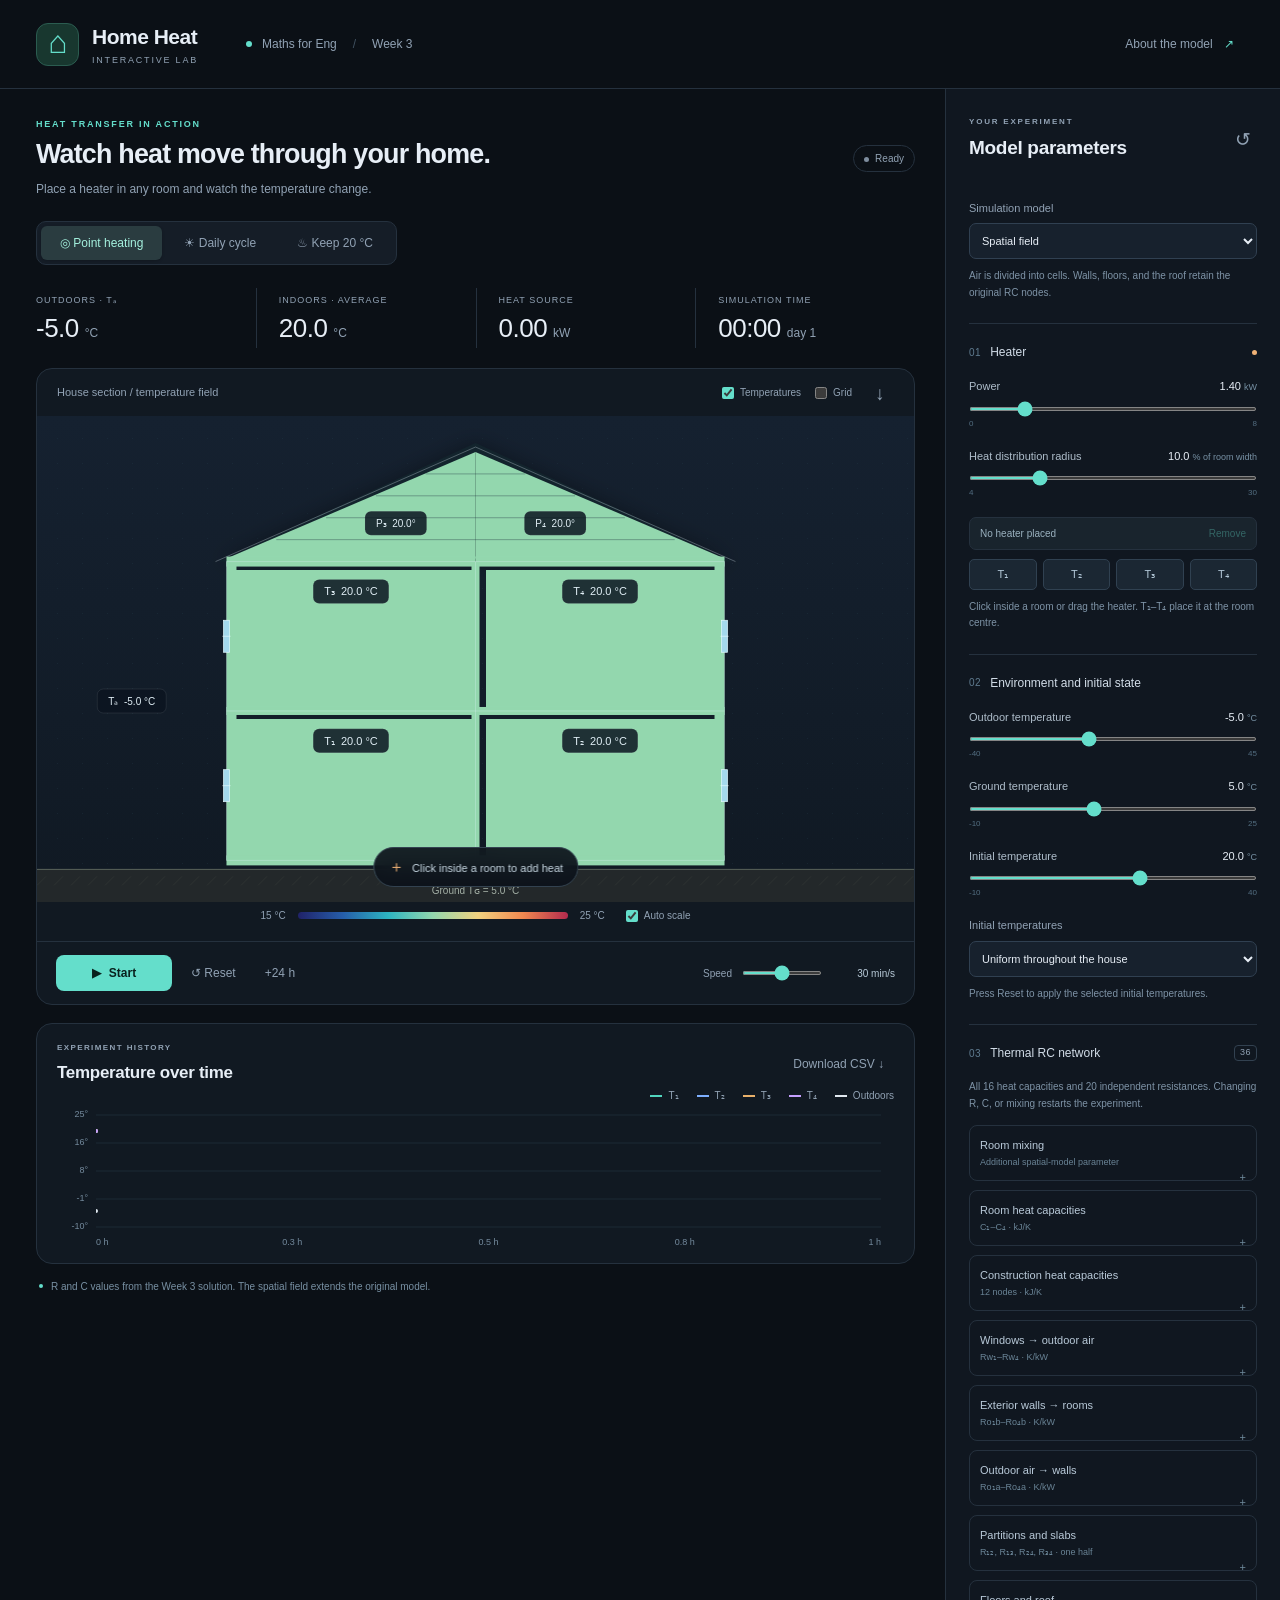
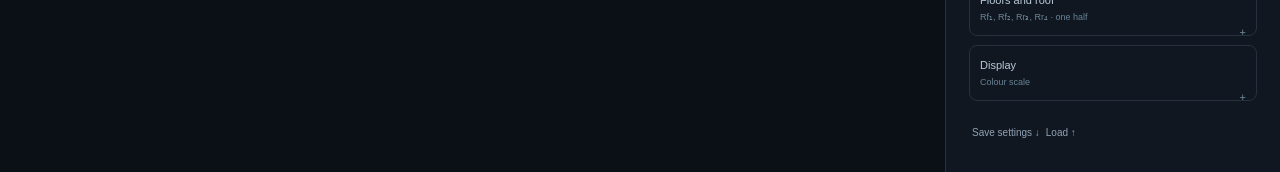
==== commit 97f65d97: "English Language" ====
--- a/thermal-house.html
+++ b/thermal-house.html
@@ -1,8 +1,8 @@
 <!DOCTYPE html>
-<html lang="ru">
+<html lang="en">
 <head>
 <meta charset="utf-8"><meta name="viewport" content="width=device-width,initial-scale=1">
-<meta name="color-scheme" content="dark"><title>Тепло дома — интерактивная лаборатория</title>
+<meta name="color-scheme" content="dark"><title>Home Heat — Interactive Lab</title>
 <style>
 :root{--bg:#0b1016;--panel:#111922;--panel2:#151f2a;--line:#25313e;--text:#e7eef6;--muted:#91a2b4;--cyan:#64decb;--amber:#f0b276;--radius:16px}*{box-sizing:border-box}body{margin:0;background:var(--bg);color:var(--text);font:14px/1.5 -apple-system,BlinkMacSystemFont,'Segoe UI',sans-serif}button,input,select{font:inherit}button,a,input,select,summary{ -webkit-tap-highlight-color:transparent}button{cursor:pointer}button:disabled{opacity:.35;cursor:default}button:focus-visible,a:focus-visible,summary:focus-visible,canvas:focus-visible{outline:2px solid var(--cyan);outline-offset:4px}button{border:0}button,a,select,input{accent-color:var(--cyan)}a{color:inherit;text-decoration:none}.topbar{height:89px;border-bottom:1px solid var(--line);display:flex;align-items:center;gap:48px;padding:0 36px}.brand{display:flex;gap:13px;align-items:center;font-size:21px;font-weight:650;letter-spacing:-.5px}.brand-icon{height:43px;width:43px;background:#18372f;color:var(--cyan);border:1px solid #2b5c50;border-radius:12px;font-size:32px;font-weight:400;text-align:center;line-height:36px}.brand small{display:block;font-size:9px;letter-spacing:1.8px;font-weight:500;color:var(--muted);margin-top:2px}.project-tag{color:var(--muted);display:flex;gap:10px;align-items:center;font-size:12px}.dot{display:inline-block;width:6px;height:6px;border-radius:50%;background:var(--cyan);flex-shrink:0}.divider{color:#405160;padding:0 6px}.topbar>.quiet{margin-left:auto}.quiet{background:transparent;color:var(--muted);padding:8px 10px;border-radius:7px;font-size:12px;white-space:nowrap}.quiet:hover{background:#1b2834;color:var(--text)}.quiet span{padding-left:8px;color:var(--cyan)}main{max-width:1720px;margin:0 auto;display:grid;grid-template-columns:minmax(0,1fr) 335px}.workspace{padding:29px 30px 18px 36px;min-width:0}.intro{display:flex;justify-content:space-between;gap:14px;align-items:center}.eyebrow{margin:0 0 6px;color:var(--cyan);font-size:9px;letter-spacing:1.8px;font-weight:650}h1{font-size:clamp(21px,2.1vw,31px);line-height:1.25;margin:0;letter-spacing:-.8px;font-weight:580}.subtitle{color:var(--muted);font-size:12px;margin:9px 0 0}.status{font-size:10px;border:1px solid var(--line);border-radius:30px;padding:5px 10px;white-space:nowrap;color:var(--muted)}.status i{display:inline-block;height:5px;width:5px;border-radius:50%;background:#7e8d9e;margin-right:6px}.status.running{color:var(--cyan);border-color:#285246}.status.running i{background:var(--cyan);box-shadow:0 0 9px #64decb50}.mode-tabs{display:inline-flex;background:#151d27;padding:4px;border:1px solid var(--line);border-radius:10px;margin-top:23px;gap:3px}.mode-tabs button{background:none;color:var(--muted);padding:8px 19px;font-size:12px;border-radius:6px}.mode-tabs button.active{background:#2a3c40;color:#a5f2df;box-shadow:0 1px 3px #0003}.metrics{display:grid;grid-template-columns:repeat(4,1fr);margin:23px 0 20px}.metrics>div{border-left:1px solid var(--line);padding-left:22px}.metrics>div:first-child{padding-left:0;border:0}.metrics>div>span{font-size:9px;color:var(--muted);letter-spacing:1px}.metrics strong{display:block;font-size:26px;line-height:1.5;font-weight:500;letter-spacing:-.5px;font-variant-numeric:tabular-nums}.metrics strong small{font-size:12px;margin-left:6px;color:var(--muted);font-weight:400;letter-spacing:0}.scene-card,.chart-card{background:var(--panel);border:1px solid var(--line);border-radius:var(--radius);overflow:hidden}.scene-top{height:47px;display:flex;align-items:center;justify-content:space-between;padding:0 20px;color:var(--muted);font-size:11px;gap:12px}.scene-top>div{display:flex;align-items:center;gap:14px}.check{display:inline-flex;align-items:center;gap:6px;font-size:10px;color:var(--muted);cursor:pointer;white-space:nowrap}.check input{margin:0;width:12px;height:12px}.icon-button{background:transparent;color:var(--muted);font-size:19px;width:28px;height:28px;border-radius:6px}.icon-button:hover{color:var(--cyan);background:#20313c}.canvas-wrap{position:relative;height:clamp(330px,38vw,520px);overflow:hidden}#house{display:block;width:100%;height:100%;touch-action:none;cursor:crosshair}.scene-guide{position:absolute;left:50%;bottom:15px;transform:translateX(-50%);background:#0b111ae8;backdrop-filter:blur(12px);border:1px solid #334250;border-radius:24px;padding:7px 14px;font-size:11px;color:#c6d6e1;white-space:nowrap;pointer-events:none}.scene-guide span{color:var(--amber);font-size:16px;margin-right:5px}.probe{position:absolute;z-index:2;background:#0b111aef;border:1px solid #506070;border-radius:8px;pointer-events:none;font-size:11px;padding:6px 10px;white-space:nowrap;color:#e7eef6}.legend{display:flex;align-items:center;justify-content:center;gap:12px;padding:6px 22px 18px;color:var(--muted);font-size:10px}.gradient{max-width:270px;flex:1;height:7px;border-radius:4px;background:linear-gradient(90deg,#202269,#265eaa,#2db4c1,#93d7ae,#f0d17f,#f08850,#b32a4d)}.legend .check{margin-left:9px}.transport{border-top:1px solid var(--line);display:flex;align-items:center;gap:9px;padding:13px 19px}.play{display:flex;align-items:center;gap:8px;background:var(--cyan);color:#09211d;border-radius:8px;padding:9px 14px;font-size:12px;font-weight:650;min-width:116px;justify-content:center}.play:hover{background:#91efdc}.speed{display:flex;align-items:center;margin-left:auto;gap:10px;font-size:10px;color:var(--muted)}input[type=range]{width:100%;height:4px;display:block;cursor:pointer;margin:12px 0 5px}input[type=range]:focus-visible{outline:2px solid var(--cyan);outline-offset:5px}.speed input{width:80px;margin:0}.speed output{font-size:10px;min-width:63px;text-align:right;color:#b9cbd9}.chart-card{margin-top:18px;padding:18px 20px 10px}.chart-heading{display:flex;align-items:center;justify-content:space-between}.chart-heading .eyebrow{font-size:8px;color:var(--muted);letter-spacing:1.4px}h2{font-size:17px;margin:0;font-weight:550;letter-spacing:-.3px}.chart-legend{display:flex;gap:18px;justify-content:flex-end;margin:2px 0 0;color:var(--muted);font-size:10px}.chart-legend span:before{content:'';display:inline-block;width:12px;height:2px;background:var(--line);margin-right:6px;vertical-align:middle}#chart{width:100%;height:150px;display:block}.model-note{display:flex;gap:8px;align-items:center;font-size:10px;color:#7890a3;margin:15px 3px 0}.model-note .dot{width:4px;height:4px}.sidebar{background:#101720;border-left:1px solid var(--line);padding:27px 23px 24px;min-width:0}.sidebar-title{display:flex;align-items:center;justify-content:space-between;margin-bottom:23px}.sidebar-title .eyebrow{font-size:8px;color:var(--muted)}.sidebar-title h2{font-size:19px}.select-label{display:block;font-size:11px;color:var(--muted);margin:14px 0 7px}select{background:#17212d;border:1px solid #304051;border-radius:7px;padding:10px 8px;width:100%;color:var(--text);font-size:11px;cursor:pointer;outline-color:var(--cyan)}.small-note{color:#7e93a6;font-size:10px;line-height:1.65;margin:9px 0 13px}.section-label{display:flex;align-items:center;gap:9px;font-size:10px;color:#5f7b8f;border-top:1px solid var(--line);padding-top:19px;margin:22px 0 17px;letter-spacing:.5px}.section-label>span:first-child{color:#d2dde8;font-size:12px;letter-spacing:0;font-weight:500}.section-label>span:last-child:not(:first-child){margin-left:auto}.live-dot{width:5px;height:5px;background:var(--amber);border-radius:50%}.slider{margin:0 0 18px}.slider-head{display:flex;align-items:flex-start;justify-content:space-between;gap:8px;font-size:11px;color:#aebdca}.slider-head label{cursor:pointer;line-height:1.5}.slider-head output{font-variant-numeric:tabular-nums;color:var(--text);font-size:11px;white-space:nowrap}.slider-head output b{font-weight:500}.slider-head output small{font-size:9px;color:#7791a4;margin-left:3px}.slider-range{display:flex;justify-content:space-between;color:#536e81;font-size:8px;margin-top:7px}.source-row{background:#19242d;border:1px solid var(--line);border-radius:7px;display:flex;align-items:center;justify-content:space-between;padding:8px 10px;font-size:10px;color:#9ab1bf;gap:6px}.text-button{background:none;color:var(--cyan);font-size:10px;padding:0}.place-buttons{display:grid;grid-template-columns:repeat(4,1fr);gap:6px;margin-top:9px}.place-buttons button{padding:6px;background:#1b2733;color:#b2c7d7;border:1px solid #304151;border-radius:5px;font-size:11px}.place-buttons button:hover{border-color:var(--cyan);color:var(--cyan)}.count{font-size:9px;border:1px solid #324150;border-radius:4px;padding:0 5px;color:var(--muted)}.group{border:1px solid var(--line);border-radius:8px;margin:9px 0;overflow:hidden}.group summary{padding:11px 10px;font-size:11px;cursor:pointer;color:#b9cad9;list-style:none;position:relative}.group summary:after{content:'+';position:absolute;right:10px;color:#6f8a9c}.group[open] summary:after{content:'−'}.group summary>span{display:block;color:#698395;font-size:9px;margin-top:2px;padding-right:12px}.group>div{padding:12px 11px 0}.group[open] summary{border-bottom:1px solid var(--line);background:#16212b}.group .slider{margin-bottom:18px}.settings-actions{display:flex;flex-wrap:wrap;gap:0;margin-top:16px}.settings-actions .quiet{font-size:10px;padding:8px 3px}.day-notice{font-size:10px;color:#d3c5ab;background:#302b21;border:1px solid #4c4130;border-radius:8px;padding:9px 11px;margin-bottom:17px}.day-range{display:flex;justify-content:space-between;color:var(--muted);font-size:10px;background:linear-gradient(90deg,#19385055,#5e492955);padding:8px 12px;border-radius:6px}.day-range b{font-weight:500;color:var(--text);padding-left:6px}.toast{position:fixed;bottom:25px;left:50%;transform:translateX(-50%);max-width:90vw;border:1px solid #416353;background:#172d26;color:#cff3de;font-size:12px;padding:11px 19px;border-radius:9px;box-shadow:0 6px 25px #0006;z-index:10}dialog{width:min(680px,92vw);border:1px solid #3a5061;background:#121d28;color:var(--text);border-radius:18px;padding:35px;max-height:85vh;box-shadow:0 20px 90px #0009}dialog::backdrop{background:#030910bb;backdrop-filter:blur(4px)}dialog h2{font-size:26px;margin:10px 0 18px}dialog h3{font-size:14px;color:var(--cyan);margin:23px 0 8px}dialog p{color:#aebdcb;font-size:12px;line-height:1.8}.close{float:right;background:none;color:var(--muted);font-size:26px}.equation{font-family:ui-monospace,monospace;color:#d4eee7;background:#1d302e;border:1px solid #395b51;padding:15px;border-radius:8px;font-size:13px;text-align:center}[hidden]{display:none!important}@media(min-width:1350px){main{grid-template-columns:minmax(0,1fr) 360px}.sidebar{padding:28px}.workspace{padding-right:35px}}@media(max-width:1000px){main{grid-template-columns:minmax(0,1fr) 300px}.workspace{padding:24px 18px}.topbar{padding:0 22px;gap:24px}.project-tag{display:none}.sidebar{padding:24px 18px}.speed label{display:none}.speed{gap:7px}.speed input{width:50px}.transport{gap:3px;padding:12px}.transport .quiet{padding:8px}.metrics strong{font-size:23px}.metrics>div{padding-left:12px}.metrics>div>span{letter-spacing:.3px;font-size:8px}.scene-top{padding:0 12px}.scene-top>div{gap:9px}.scene-top>span{font-size:10px}.legend{gap:8px;padding:10px 12px 16px}.scene-guide{font-size:10px;padding:6px 10px}.status{display:none}.intro h1{font-size:24px}.chart-card{padding:16px 12px 8px}}@media(max-width:760px){main{display:flex;flex-direction:column}.workspace{padding:23px 16px}.sidebar{border-left:0;border-top:1px solid var(--line);padding:24px;display:block}.topbar{height:76px;padding:0 17px;gap:12px}.brand{font-size:18px}.brand-icon{width:38px;height:38px}.brand small{font-size:7px;letter-spacing:1.2px}.topbar .quiet{font-size:10px;padding:6px}.intro h1{font-size:25px}.subtitle{font-size:11px}.mode-tabs{display:flex;width:100%}.mode-tabs button{flex:1;padding:8px}.metrics{margin:20px 0 16px}.metrics strong{font-size:21px}.metrics strong small{font-size:9px;margin-left:3px}.metrics>div{padding-left:9px}.metrics>div>span{font-size:7px;letter-spacing:0}.canvas-wrap{height:360px}.scene-top{font-size:10px}.scene-top .check{font-size:9px}.scene-top>div{gap:7px}.transport{flex-wrap:wrap;gap:3px}.play{min-width:108px;padding:8px 10px}.speed{gap:7px}.speed input{width:55px}.speed output{min-width:52px;font-size:9px}.legend .check{margin-left:1px;font-size:9px}.legend{gap:6px;font-size:9px}.chart-legend{justify-content:flex-start;margin:9px 0 0;gap:17px}.chart-heading h2{font-size:16px}.model-note{font-size:9px;align-items:flex-start}.model-note .dot{margin-top:5px}.sidebar .small-note{font-size:11px}.sidebar .slider-head{font-size:12px}.sidebar .slider-head output{font-size:12px}.sidebar .group summary{font-size:12px}.sidebar .group summary span{font-size:10px}dialog{padding:26px}.scene-guide{font-size:9px}.chart-heading .quiet{font-size:10px}.sidebar-title h2{font-size:22px}.sidebar .section-label span:first-child{font-size:14px}}@media(prefers-reduced-motion:reduce){*{scroll-behavior:auto}}
 @media(max-width:760px){.metrics strong{white-space:nowrap}#clock small{display:block;line-height:1.2;margin:0;white-space:nowrap}.canvas-wrap{height:310px}}
@@ -15,58 +15,58 @@
 </head>
 <body>
 <header class="topbar">
- <a class="brand" href="#" aria-label="Тепло дома"><span class="brand-icon">⌂</span><span>Тепло дома<small>ИНТЕРАКТИВНАЯ ЛАБОРАТОРИЯ</small></span></a>
+ <a class="brand" href="#" aria-label="Home Heat"><span class="brand-icon">⌂</span><span>Home Heat<small>INTERACTIVE LAB</small></span></a>
  <div class="project-tag"><span class="dot"></span> Maths for Eng <span class="divider">/</span> Week 3</div>
- <button class="quiet" id="aboutOpen">Как устроена модель <span>↗</span></button>
+ <button class="quiet" id="aboutOpen">About the model <span>↗</span></button>
 </header>
 <main>
  <section class="workspace">
-  <div class="intro"><div><p class="eyebrow">ТЕПЛОПЕРЕДАЧА В ДЕЙСТВИИ</p><h1>Почувствуйте, как движется тепло.</h1><p class="subtitle" id="modeHint">Поставьте нагреватель в любой комнате и наблюдайте за температурой.</p></div><span class="status" id="status"><i></i>Ожидание</span></div>
-  <div class="mode-tabs" role="group" aria-label="Режим эксперимента"><button id="heaterMode" class="active">◎ Точечный нагрев</button><button id="dayMode">☀ В течение дня</button><button id="challengeMode">♨ Удержи 20 °C</button></div>
+  <div class="intro"><div><p class="eyebrow">HEAT TRANSFER IN ACTION</p><h1>Watch heat move through your home.</h1><p class="subtitle" id="modeHint">Place a heater in any room and watch the temperature change.</p></div><span class="status" id="status"><i></i>Ready</span></div>
+  <div class="mode-tabs" role="group" aria-label="Experiment mode"><button id="heaterMode" class="active">◎ Point heating</button><button id="dayMode">☀ Daily cycle</button><button id="challengeMode">♨ Keep 20 °C</button></div>
   <section class="mission" id="mission" hidden>
-   <div class="mission-heading"><div><span class="mission-badge" id="controllerBadge">ВЫ УПРАВЛЯЕТЕ</span><h2>Три дня. Четыре комнаты. Ровно 20 °C.</h2><p>Регулируйте общее отопление каждой комнаты. Погода и солнце меняются сами.</p></div><div class="mission-target">20<span>°C</span><small>ЦЕЛЬ В КАЖДОЙ КОМНАТЕ</small></div></div>
-   <div class="mission-progress"><div><span id="gameDay">День 1 из 3</span><span id="gameRemaining">Осталось 72 ч</span></div><progress id="gameProgress" max="259200" value="0" aria-label="Прогресс испытания за три дня"></progress></div>
+   <div class="mission-heading"><div><span class="mission-badge" id="controllerBadge">YOU ARE IN CONTROL</span><h2>Three days. Four rooms. Exactly 20 °C.</h2><p>Adjust the heating in each room. Weather and sunlight change throughout the day.</p></div><div class="mission-target">20<span>°C</span><small>TARGET IN EVERY ROOM</small></div></div>
+   <div class="mission-progress"><div><span id="gameDay">Day 1 of 3</span><span id="gameRemaining">72 h remaining</span></div><progress id="gameProgress" max="259200" value="0" aria-label="Three-day challenge progress"></progress></div>
   </section>
-  <div class="metrics"><div><span>СНАРУЖИ · Tₐ</span><strong id="outdoor">−5.0<small>°C</small></strong></div><div><span>В ДОМЕ · СРЕДНЕЕ</span><strong id="average">20.0<small>°C</small></strong></div><div><span>ИСТОЧНИК ТЕПЛА</span><strong id="powerMetric">—<small>кВт</small></strong></div><div><span>МОДЕЛЬНОЕ ВРЕМЯ</span><strong id="clock">00:00<small>день 1</small></strong></div></div>
-  <section class="scene-card" aria-label="Тепловая карта дома">
-   <div class="scene-top"><span id="sceneTitle">Разрез дома / температурное поле</span><div><label class="check"><input type="checkbox" id="showLabels" checked>Температуры</label><label class="check"><input type="checkbox" id="showGrid">Сетка</label><button class="icon-button" id="snapshot" title="Сохранить изображение" aria-label="Сохранить изображение">↓</button></div></div>
-   <div class="canvas-wrap"><canvas id="house" aria-label="Дом: зоны 3 и 4 сверху, зоны 1 и 2 снизу. Нажмите в комнате для установки нагревателя." tabindex="0"></canvas><div id="probe" class="probe" hidden></div><div class="scene-guide" id="sceneGuide"><span>＋</span> Нажмите внутри комнаты, чтобы добавить тепло</div></div>
-   <div class="legend"><span id="scaleLow">−25 °C</span><div class="gradient"></div><span id="scaleHigh">60 °C</span><label class="check"><input type="checkbox" id="autoScale" checked>Автошкала</label></div>
-   <div class="transport"><button class="play" id="play">▶ <span>Запустить</span></button><button class="quiet" id="reset" title="Вернуть начальные температуры">↺ Сначала</button><button class="quiet" id="advanceDay">+24 ч</button><div class="speed"><label for="speed">Скорость</label><input id="speed" type="range" min="0" max="6" step="1" value="3"><output id="speedValue">30 мин/с</output></div></div>
+  <div class="metrics"><div><span>OUTDOORS · Tₐ</span><strong id="outdoor">−5.0<small>°C</small></strong></div><div><span>INDOORS · AVERAGE</span><strong id="average">20.0<small>°C</small></strong></div><div><span>HEAT SOURCE</span><strong id="powerMetric">—<small>kW</small></strong></div><div><span>SIMULATION TIME</span><strong id="clock">00:00<small>day 1</small></strong></div></div>
+  <section class="scene-card" aria-label="House temperature map">
+   <div class="scene-top"><span id="sceneTitle">House section / temperature field</span><div><label class="check"><input type="checkbox" id="showLabels" checked>Temperatures</label><label class="check"><input type="checkbox" id="showGrid">Grid</label><button class="icon-button" id="snapshot" title="Save image" aria-label="Save image">↓</button></div></div>
+   <div class="canvas-wrap"><canvas id="house" aria-label="House: rooms 3 and 4 upstairs, rooms 1 and 2 downstairs. Click inside a room to place a heater." tabindex="0"></canvas><div id="probe" class="probe" hidden></div><div class="scene-guide" id="sceneGuide"><span>＋</span> Click inside a room to add heat</div></div>
+   <div class="legend"><span id="scaleLow">−25 °C</span><div class="gradient"></div><span id="scaleHigh">60 °C</span><label class="check"><input type="checkbox" id="autoScale" checked>Auto scale</label></div>
+   <div class="transport"><button class="play" id="play">▶ <span>Start</span></button><button class="quiet" id="reset" title="Restore initial temperatures">↺ Reset</button><button class="quiet" id="advanceDay">+24 h</button><div class="speed"><label for="speed">Speed</label><input id="speed" type="range" min="0" max="6" step="1" value="3"><output id="speedValue">30 min/s</output></div></div>
   </section>
-  <section class="chart-card"><div class="chart-heading"><div><p class="eyebrow">ИСТОРИЯ ЭКСПЕРИМЕНТА</p><h2>Температура во времени</h2></div><button class="quiet" id="exportCsv">Скачать CSV ↓</button></div><div class="chart-legend"><span style="--line:#51d5be">T₁</span><span style="--line:#7eafff">T₂</span><span style="--line:#e8b06a">T₃</span><span style="--line:#c5a0ff">T₄</span><span style="--line:#e0e8ef">Снаружи</span></div><canvas id="chart" aria-label="График средних температур четырёх комнат и наружной температуры"></canvas></section>
-  <p class="model-note"><span class="dot"></span><span id="modelNote">Параметры R и C из решения Week 3. Пространственное поле — расширение исходной модели.</span></p>
+  <section class="chart-card"><div class="chart-heading"><div><p class="eyebrow">EXPERIMENT HISTORY</p><h2>Temperature over time</h2></div><button class="quiet" id="exportCsv">Download CSV ↓</button></div><div class="chart-legend"><span style="--line:#51d5be">T₁</span><span style="--line:#7eafff">T₂</span><span style="--line:#e8b06a">T₃</span><span style="--line:#c5a0ff">T₄</span><span style="--line:#e0e8ef">Outdoors</span></div><canvas id="chart" aria-label="Chart of the four room-average temperatures and outdoor temperature"></canvas></section>
+  <p class="model-note"><span class="dot"></span><span id="modelNote">R and C values from the Week 3 solution. The spatial field extends the original model.</span></p>
  </section>
  <aside class="sidebar">
-  <div class="sidebar-title"><div><p class="eyebrow">ВАШ ЭКСПЕРИМЕНТ</p><h2 id="sidebarHeading">Параметры модели</h2></div><button class="icon-button" id="defaults" title="Вернуть все параметры решения" aria-label="Вернуть все параметры решения">↺</button></div>
+  <div class="sidebar-title"><div><p class="eyebrow">YOUR EXPERIMENT</p><h2 id="sidebarHeading">Model parameters</h2></div><button class="icon-button" id="defaults" title="Restore all fitted parameters" aria-label="Restore all fitted parameters">↺</button></div>
   <section id="challengeControls" hidden>
-   <div class="controller-tabs" role="group" aria-label="Кто управляет отоплением"><button id="manualControl" class="active">Я управляю</button><button id="autoControl">Автопилот</button></div>
-   <p class="small-note" id="controllerHint">Двигайте четыре слайдера, чтобы средняя температура каждой комнаты оставалась 20 °C.</p>
-   <div class="locked-notice"><span>▣</span><div><b>Условия зафиксированы</b><small>72 часа · погода и солнце по сценарию<br>Меняется только мощность отопления.</small></div></div>
+   <div class="controller-tabs" role="group" aria-label="Heating controller"><button id="manualControl" class="active">Manual</button><button id="autoControl">Autopilot</button></div>
+   <p class="small-note" id="controllerHint">Adjust the four sliders to keep each room at an average of 20 °C.</p>
+   <div class="locked-notice"><span>▣</span><div><b>Fixed conditions</b><small>72 hours · preset weather and sunlight<br>Only the heating power can be changed.</small></div></div>
    <div class="room-heaters" id="roomHeaters"></div>
-   <div class="game-actions"><button id="gameStart" class="play">▶ Начать 3 дня</button><button id="gameRestart" class="quiet">↺ Новый заезд</button></div>
-   <button id="demoFinish" class="demo-finish" hidden>Ускоренно показать все 3 дня →</button>
-   <div class="game-weather"><span>СОЛНЕЧНЫЙ НАГРЕВ</span><strong id="sunPower">0,00 кВт</strong><p id="sunDirection">Ночь. Солнце не греет.</p></div>
-   <details class="group"><summary>Как считается оценка<span>Честная шкала от 0 до 100</span></summary><div class="score-explanation"><p>Считается отклонение средней температуры каждой комнаты от 20 °C на каждом шаге за все 72 часа. Все комнаты имеют одинаковый вес.</p><p>При 20 °C — 100 баллов. Отклонение на 1 °C даёт 75 баллов за этот момент, на 2 °C — 50, от 4 °C — 0. Итог — среднее по комнатам и времени.</p><p>Комфорт — доля времени в диапазоне 19,5–20,5 °C. Расход энергии показывается отдельно и на оценку не влияет.</p><p>Автопилот использует ту же модель и ограничения мощности. Он компенсирует текущие теплопотери и солнечный приток; температуры не подменяются.</p></div></details>
+   <div class="game-actions"><button id="gameStart" class="play">▶ Start 3-day run</button><button id="gameRestart" class="quiet">↺ New run</button></div>
+   <button id="demoFinish" class="demo-finish" hidden>Fast-forward all 3 days →</button>
+   <div class="game-weather"><span>SOLAR HEAT GAIN</span><strong id="sunPower">0.00 kW</strong><p id="sunDirection">Night. No solar heat gain.</p></div>
+   <details class="group"><summary>How scoring works<span>A score from 0 to 100</span></summary><div class="score-explanation"><p>The deviation of each room average from 20 °C is evaluated at every step over all 72 hours. Every room has equal weight.</p><p>At 20 °C you earn 100 points. An error of 1 °C earns 75 points for that moment; 2 °C earns 50; 4 °C or more earns 0. The final score is averaged over rooms and time.</p><p>Comfort is the share of time within 19.5–20.5 °C. Energy use is shown separately and does not affect the score.</p><p>Autopilot uses the same model and power limits. It offsets current heat losses and solar gains; temperatures are never overridden.</p></div></details>
   </section>
   <fieldset id="labControls">
-  <label class="select-label" for="solver">Способ расчёта</label><select id="solver"><option value="spatial">Пространственное поле</option><option value="rc">Исходная RC-модель · 16 узлов</option></select>
-  <p class="small-note" id="solverHelp">Воздух разбит на ячейки. Стены, пол и крыша сохраняют узлы исходной RC-схемы.</p>
-  <div id="heaterControls"><div class="section-label">01 <span>Нагреватель</span><span class="live-dot"></span></div><div id="heaterSliders"></div><div class="source-row"><span id="sourceLabel">Источник не установлен</span><button id="removeSource" class="text-button" disabled>Убрать</button></div><div class="place-buttons" aria-label="Поставить нагреватель в центр комнаты"><button data-zone="0">T₁</button><button data-zone="1">T₂</button><button data-zone="2">T₃</button><button data-zone="3">T₄</button></div><p class="small-note">Нажмите в комнате или перетащите источник. Кнопки T₁–T₄ ставят его в центр.</p></div>
-  <div id="dayControls" hidden><div class="section-label">01 <span>Погода в течение дня</span><span>☀</span></div><div class="day-notice">Отопление выключено. Меняется только Tₐ; температура грунта постоянна.</div><div id="daySliders"></div><div class="day-range"><span>Ночь <b id="nightTemp">−25°</b></span><span>День <b id="dayTemp">30°</b></span></div></div>
-  <div class="section-label">02 <span>Среда и начальное состояние</span></div><div id="environmentSliders"></div>
-  <label class="select-label" for="initialMode">Начальные температуры</label><select id="initialMode"><option value="uniform">Одинаковые во всём доме</option><option value="fitted">Начальные состояния из решения</option></select><p class="small-note">Новые начальные температуры применяются кнопкой «Сначала».</p>
-  <div class="section-label">03 <span>Тепловая RC-сеть</span><span class="count">36</span></div>
-  <p class="small-note">Все 16 теплоёмкостей и 20 независимых сопротивлений. Изменение R, C или перемешивания перезапускает эксперимент.</p>
+  <label class="select-label" for="solver">Simulation model</label><select id="solver"><option value="spatial">Spatial field</option><option value="rc">Original RC model · 16 nodes</option></select>
+  <p class="small-note" id="solverHelp">Air is divided into cells. Walls, floors, and the roof retain the original RC nodes.</p>
+  <div id="heaterControls"><div class="section-label">01 <span>Heater</span><span class="live-dot"></span></div><div id="heaterSliders"></div><div class="source-row"><span id="sourceLabel">No heater placed</span><button id="removeSource" class="text-button" disabled>Remove</button></div><div class="place-buttons" aria-label="Place a heater at the room centre"><button data-zone="0">T₁</button><button data-zone="1">T₂</button><button data-zone="2">T₃</button><button data-zone="3">T₄</button></div><p class="small-note">Click inside a room or drag the heater. T₁–T₄ place it at the room centre.</p></div>
+  <div id="dayControls" hidden><div class="section-label">01 <span>Daily weather</span><span>☀</span></div><div class="day-notice">Heating is off. Only Tₐ changes; the ground temperature stays constant.</div><div id="daySliders"></div><div class="day-range"><span>Night <b id="nightTemp">−25°</b></span><span>Day <b id="dayTemp">30°</b></span></div></div>
+  <div class="section-label">02 <span>Environment and initial state</span></div><div id="environmentSliders"></div>
+  <label class="select-label" for="initialMode">Initial temperatures</label><select id="initialMode"><option value="uniform">Uniform throughout the house</option><option value="fitted">Initial states from the solution</option></select><p class="small-note">Press Reset to apply the selected initial temperatures.</p>
+  <div class="section-label">03 <span>Thermal RC network</span><span class="count">36</span></div>
+  <p class="small-note">All 16 heat capacities and 20 independent resistances. Changing R, C, or mixing restarts the experiment.</p>
   <div id="physicalSliders"></div>
-  <details class="group"><summary>Отображение <span>Цветовая шкала</span></summary><div id="displaySliders"></div></details>
-  <div class="settings-actions"><button class="quiet" id="saveSettings">Сохранить настройки ↓</button><button class="quiet" id="loadSettings">Загрузить ↑</button><input type="file" accept="application/json,.json" id="settingsFile" hidden></div>
+  <details class="group"><summary>Display <span>Colour scale</span></summary><div id="displaySliders"></div></details>
+  <div class="settings-actions"><button class="quiet" id="saveSettings">Save settings ↓</button><button class="quiet" id="loadSettings">Load ↑</button><input type="file" accept="application/json,.json" id="settingsFile" hidden></div>
   </fieldset>
  </aside>
 </main>
 <div class="toast" id="toast" role="status" hidden></div>
-<dialog id="gameResult" class="result-dialog" aria-labelledby="resultTitle"><button class="close" id="resultClose" aria-label="Закрыть результат">×</button><p class="eyebrow" id="resultEyebrow">ИСПЫТАНИЕ ЗАВЕРШЕНО</p><h2 id="resultTitle">Три дня под вашим управлением</h2><div class="result-score"><strong id="finalScore">0</strong><span>/ 100</span></div><p id="resultDescription"></p><div class="result-stats"><div><b id="resultError">0,00 °C</b><small>Среднее отклонение</small></div><div><b id="resultComfort">0 %</b><small>Время в комфорте ±0,5 °C</small></div><div><b id="resultEnergy">0 кВт·ч</b><small>На отопление за 3 дня</small></div></div><div class="result-rooms" id="resultRooms"></div><p class="small-note">Оцениваются средние температуры комнат за все 72 часа. Нельзя компенсировать холодную комнату перегревом другой.</p><div class="result-actions"><button class="play" id="resultRetry">Попробовать ещё</button><button class="quiet" id="resultDemo">Посмотреть идеальное управление →</button></div></dialog>
-<dialog id="about"><button class="close" id="aboutClose" aria-label="Закрыть">×</button><p class="eyebrow">ОТ ЗАДАНИЯ К ПРИЛОЖЕНИЮ</p><h2>Один дом. Два масштаба.</h2><p>Основа — решение Week 3: двухэтажный дом с зонами T₁–T₄, окнами, наружными стенами, перегородками, межэтажным перекрытием, полом и крышей. Грунт по умолчанию: 5 °C.</p><h3>Исходная RC-модель</h3><p>16 состояний: T₁–T₄, O₁–O₄, V₁₂, V₁₃, V₂₄, V₃₄, F₁–F₂, P₃–P₄. Использованы численные параметры из Week3_identified_model.npz. У каждой конструкции своя теплоёмкость; у общей стены, пола и крыши указано сопротивление одной из двух равных половин.</p><div class="equation">Cᵢ dTᵢ/dt = Σⱼ (Tⱼ − Tᵢ) / Rᵢⱼ + Qᵢ</div><h3>Пространственное поле</h3><p>Каждая комната разделена на 20 × 14 ячеек. Их суммарная теплоёмкость точно равна Cᵢ из решения. Проводимости к конструкциям и окнам распределены по соответствующим границам; суммарные значения сохранены. Внутри комнаты тепло передаётся между соседними ячейками с регулируемой проводимостью.</p><p>Это дополнительное допущение: исходные измерения содержат только средние температуры комнат. Пространственное распределение и скорость перемешивания по ним не идентифицированы. Стены и крыша показаны температурами их RC-узлов; разрез и форма скатной крыши схематичны. Отдельного чердачного узла нет.</p><h3>Источник и суточный режим</h3><p>Нагреватель непрерывный. Выбранная мощность распределяется вокруг точки по нормированному гауссову профилю внутри одной комнаты. В исходной RC-модели она подаётся в воздушный узел этой комнаты. В режиме дня Q = 0 во всех комнатах, а наружная температура меняется по синусоиде с периодом 24 часа.</p><h3>Испытание «Удержи 20 °C»</h3><p>72 модельных часа, четыре независимых общих нагревателя от 0 до 2,5 кВт. Наружная температура меняется по суточному циклу с похолоданием на второй день. Солнце восходит справа в 06:00 и заходит слева в 18:00. Солнечное тепло поступает в ячейки у окон, наружные стены и крышу; воздействие утром сильнее справа, вечером слева.</p><p>В игре параметры заблокированы. Для управляемости при ускоренном показе трёх дней эффективные воздушные теплоёмкости исходной модели увеличены в 8 раз, а проводимость перемешивания фиксирована на 60 Вт/К. Остальные R и C из решения сохранены. Это фиксированный учебный сценарий, одинаковый для ручного и автоматического управления.</p><p>Цель и оценка относятся к средней температуре каждой комнаты. Автопилот рассчитывает мощность по текущему балансу тепла с ограничением 0–2,5 кВт; тот же численный расчёт определяет температуры и итоговую оценку.</p><h3>Численный расчёт</h3><p>В приложении используется явный шаг Эйлера с ограничением Δt ≤ 0.88 min(Cᵢ / ΣGᵢⱼ), не более 30 секунд. Все внутренние потоки попарно компенсируются. Слайдер скорости меняет только темп показа модельного времени. Отчёт использует метод трапеций; численные методы здесь различаются.</p><p class="small-note">R отображаются в К/кВт, C — в кДж/К, мощность — в кВт. Внутри расчёта — Вт, Дж и секунды. Параметры из решения эффективные: они не определяют однозначно материалы и размеры реального дома. Приложение работает офлайн и не использует внешние библиотеки.</p></dialog>
+<dialog id="gameResult" class="result-dialog" aria-labelledby="resultTitle"><button class="close" id="resultClose" aria-label="Close results">×</button><p class="eyebrow" id="resultEyebrow">CHALLENGE COMPLETE</p><h2 id="resultTitle">Three days under your control</h2><div class="result-score"><strong id="finalScore">0</strong><span>/ 100</span></div><p id="resultDescription"></p><div class="result-stats"><div><b id="resultError">0.00 °C</b><small>Mean absolute error</small></div><div><b id="resultComfort">0 %</b><small>Time within ±0.5 °C</small></div><div><b id="resultEnergy">0 kWh</b><small>Heating energy over 3 days</small></div></div><div class="result-rooms" id="resultRooms"></div><p class="small-note">Room averages are evaluated over all 72 hours. Overheating one room cannot offset another room being too cold.</p><div class="result-actions"><button class="play" id="resultRetry">Try again</button><button class="quiet" id="resultDemo">Watch ideal control →</button></div></dialog>
+<dialog id="about"><button class="close" id="aboutClose" aria-label="Close">×</button><p class="eyebrow">FROM COURSEWORK TO APPLICATION</p><h2>One house. Two scales.</h2><p>Based on the Week 3 solution: a two-storey house with zones T₁–T₄, windows, exterior walls, partitions, an inter-storey slab, ground floors, and a roof. Default ground temperature: 5 °C.</p><h3>Original RC model</h3><p>16 states: T₁–T₄, O₁–O₄, V₁₂, V₁₃, V₂₄, V₃₄, F₁–F₂, P₃–P₄. Numerical parameters come from Week3_identified_model.npz. Each construction has its own heat capacity. For shared walls, floors, and the roof, each resistance value represents one of two equal halves.</p><div class="equation">Cᵢ dTᵢ/dt = Σⱼ (Tⱼ − Tᵢ) / Rᵢⱼ + Qᵢ</div><h3>Spatial field</h3><p>Each room is divided into 20 × 14 cells. Their total heat capacity equals Cᵢ from the solution. Conductances to constructions and windows are distributed over the corresponding boundaries, preserving their totals. Within a room, heat flows between adjacent cells through an adjustable conductance.</p><p>This is an additional assumption: the original measurements contain only room-average temperatures. They do not identify the spatial field or mixing rate. Walls and the roof display their RC-node temperatures; the section and pitched roof are schematic. There is no separate attic node.</p><h3>Heat source and daily cycle</h3><p>The heater runs continuously. Its selected power is distributed around the chosen point using a normalised Gaussian profile within one room. In the original RC model, this power enters that room's air node. In Daily cycle mode, Q = 0 in every room, while outdoor temperature follows a 24-hour sinusoid.</p><h3>Keep 20 °C challenge</h3><p>72 simulated hours with four independent whole-room heaters, each rated from 0 to 2.5 kW. Outdoor temperature follows a daily cycle with a cold spell on day two. The sun rises on the right at 06:00 and sets on the left at 18:00. Solar heat enters cells near windows, exterior walls, and the roof, with stronger gains on the right in the morning and on the left in the evening.</p><p>Challenge parameters are locked. To make manual control practical during the accelerated three-day run, effective air heat capacities are eight times the original values and mixing conductance is fixed at 60 W/K. All other fitted R and C values are retained. Manual control and autopilot use the same fixed teaching scenario.</p><p>The target and score refer to each room's average temperature. Autopilot calculates heating power from the current heat balance, limited to 0–2.5 kW. The same numerical simulation determines the temperatures and final score.</p><h3>Numerical simulation</h3><p>The app uses explicit Euler integration with Δt ≤ 0.88 min(Cᵢ / ΣGᵢⱼ), capped at 30 seconds. Internal heat flows cancel in pairs. The speed slider changes playback speed only. The coursework report uses trapezoidal integration, so the numerical methods differ.</p><p class="small-note">R is displayed in K/kW, C in kJ/K, and power in kW. The solver uses W, J, and seconds. The fitted parameters are effective values; they do not uniquely identify the materials or dimensions of a real house. The app works offline without external libraries.</p></dialog>
 <script>
 /* Thermal RC graph, SI units internally. See README for spatial extension. */
 (function(root){
@@ -251,7 +251,7 @@
 const sliders={};
 let sandboxSnapshot=null,resultShown=false;
 const isChallenge=()=>model.mode==='challenge'&&challenge.active;
-const fmt=(v,n=1)=>Number(v).toLocaleString('ru-RU',{maximumFractionDigits:n,minimumFractionDigits:n});
+const fmt=(v,n=1)=>Number(v).toLocaleString('en-US',{maximumFractionDigits:n,minimumFractionDigits:n});
 const toast=message=>{$('toast').textContent=message;$('toast').hidden=false;clearTimeout(toastTimer);toastTimer=setTimeout(()=>$('toast').hidden=true,3500);};
 function slider(container,key,label,min,max,step,value,unit,onChange,options={}){
  const div=document.createElement('div');div.className='slider';
@@ -261,88 +261,88 @@
  const read=()=>options.log?Math.exp(+input.value):+input.value;
  const display=v=>{out.textContent=fmt(options.display?options.display(v):v,options.digits??1);input.setAttribute('aria-valuetext',out.textContent+' '+unit);};display(value);
  input.addEventListener('input',()=>{const v=read();display(v);onChange(v);});
- if(options.log){div.querySelector('.slider-range').firstElementChild.textContent='×0,25';div.querySelector('.slider-range').lastElementChild.textContent='×4';}
+ if(options.log){div.querySelector('.slider-range').firstElementChild.textContent='×0.25';div.querySelector('.slider-range').lastElementChild.textContent='×4';}
  container.append(div);sliders[key]={input,set(v){input.value=options.log?Math.log(v):v;display(v);},div};return div;
 }
 function startStop(value){
  playing=value;
  const game=isChallenge(),finished=game&&challenge.state==='finished',active=playing||fastTarget!==null;
- const text=finished?'Завершено':active?'Пауза':game?(model.time>0?'Продолжить':'Начать 3 дня'):'Запустить';
+ const text=finished?'Finished':active?'Pause':game?(model.time>0?'Resume':'Start 3-day run'):'Start';
  $('play').innerHTML=(active?'Ⅱ ':'▶ ')+`<span>${text}</span>`;$('play').disabled=finished;
- $('status').classList.toggle('running',active);$('status').innerHTML='<i></i>'+(finished?'72 часа завершены':active?(game?(challenge.control==='auto'?'Автопилот':'Вы управляете'):'Эксперимент идёт'):'Пауза');
+ $('status').classList.toggle('running',active);$('status').innerHTML='<i></i>'+(finished?'72 hours complete':active?(game?(challenge.control==='auto'?'Autopilot':'You are in control'):'Experiment running'):'Pause');
  if(game){$('gameStart').textContent=(active?'Ⅱ ':'▶ ')+text;$('gameStart').disabled=finished;$('demoFinish').disabled=finished;}
 }
 function record(force=false){if(force||model.time-lastRecord>=299.999){const s=model.stats();if(history.length&&Math.abs(history.at(-1).t-model.time)<1e-7)history.pop();history.push({t:model.time,z:s.zones,a:s.outside,q:isChallenge()?challenge.powers.slice():null,solar:isChallenge()?challenge.solarAt(model.time).total:0});lastRecord=model.time;if(history.length>10000)history=history.filter((_,i)=>i%2===0);}}
 function clearHistory(){history=[];lastRecord=-Infinity;record(true);}
 function reset(rebuild=false,message){fastTarget=null;if(rebuild)model.rebuild();else model.reset();clearHistory();updateSource();updateMetrics();draw();if(message)toast(message);}
-function changedNetwork(){reset(true,'Модель перезапущена с новыми параметрами');}
-slider($('heaterSliders'),'power','Мощность',0,8000,50,model.p.power,'кВт',v=>{model.p.power=v;updateMetrics();},{display:v=>v/1000,digits:2});
-slider($('heaterSliders'),'radius','Радиус распределения',4,30,1,model.p.radius,'% комнаты',v=>{model.p.radius=v;model.setSource(model.source);});
-slider($('daySliders'),'dayMin','Минимум ночью',-40,15,1,model.p.dayMin,'°C',v=>{model.p.dayMin=v;if(v>model.p.dayMax){model.p.dayMax=v;sliders.dayMax.set(v);}updateWeather();});
-slider($('daySliders'),'dayMax','Максимум днём',-10,50,1,model.p.dayMax,'°C',v=>{model.p.dayMax=v;if(v<model.p.dayMin){model.p.dayMin=v;sliders.dayMin.set(v);}updateWeather();});
-slider($('daySliders'),'peakHour','Самый тёплый час',0,23,1,model.p.peakHour,'ч',v=>{model.p.peakHour=v;updateWeather();},{digits:0});
-slider($('environmentSliders'),'outside','Температура снаружи',-40,45,1,model.p.outside,'°C',v=>{model.p.outside=v;updateMetrics();});
-slider($('environmentSliders'),'ground','Температура грунта',-10,25,1,model.p.ground,'°C',v=>{model.p.ground=v;draw();});
-slider($('environmentSliders'),'initial','Начальная температура',-10,40,1,model.p.initial,'°C',v=>{model.p.initial=v;});
+function changedNetwork(){reset(true,'Simulation restarted with the new parameters');}
+slider($('heaterSliders'),'power','Power',0,8000,50,model.p.power,'kW',v=>{model.p.power=v;updateMetrics();},{display:v=>v/1000,digits:2});
+slider($('heaterSliders'),'radius','Heat distribution radius',4,30,1,model.p.radius,'% of room width',v=>{model.p.radius=v;model.setSource(model.source);});
+slider($('daySliders'),'dayMin','Night minimum',-40,15,1,model.p.dayMin,'°C',v=>{model.p.dayMin=v;if(v>model.p.dayMax){model.p.dayMax=v;sliders.dayMax.set(v);}updateWeather();});
+slider($('daySliders'),'dayMax','Day maximum',-10,50,1,model.p.dayMax,'°C',v=>{model.p.dayMax=v;if(v<model.p.dayMin){model.p.dayMin=v;sliders.dayMin.set(v);}updateWeather();});
+slider($('daySliders'),'peakHour','Warmest hour',0,23,1,model.p.peakHour,'h',v=>{model.p.peakHour=v;updateWeather();},{digits:0});
+slider($('environmentSliders'),'outside','Outdoor temperature',-40,45,1,model.p.outside,'°C',v=>{model.p.outside=v;updateMetrics();});
+slider($('environmentSliders'),'ground','Ground temperature',-10,25,1,model.p.ground,'°C',v=>{model.p.ground=v;draw();});
+slider($('environmentSliders'),'initial','Initial temperature',-10,40,1,model.p.initial,'°C',v=>{model.p.initial=v;});
 function group(title,subtitle){const d=document.createElement('details');d.className='group';d.innerHTML=`<summary>${title}<span>${subtitle}</span></summary><div></div>`;$('physicalSliders').append(d);return d.lastElementChild;}
-const mixingGroup=group('Перемешивание в комнатах','Дополнительный параметр пространственной модели');
-slider(mixingGroup,'mixing','Связь соседних ячеек',1,80,1,model.p.mixing,'Вт/К',v=>{model.p.mixing=v;changedNetwork();},{digits:0});
-const descriptions=['Воздух T₁','Воздух T₂','Воздух T₃','Воздух T₄','Стена O₁','Стена O₂','Стена O₃','Стена O₄','Перегородка V₁₂','Перекрытие V₁₃','Перекрытие V₂₄','Перегородка V₃₄','Пол F₁','Пол F₂','Крыша P₃','Крыша P₄'];
-const cg1=group('Теплоёмкости комнат','C₁–C₄ · кДж/К'),cg2=group('Теплоёмкости конструкций','12 узлов · кДж/К');
-for(let i=0;i<16;i++)slider(i<4?cg1:cg2,'C'+i,`${names[i]} · ${descriptions[i]}`,Math.log(defaultC[i]/4),Math.log(defaultC[i]*4),.001,model.C[i],'кДж/К',v=>{model.C[i]=v;changedNetwork();},{log:true,digits:1});
-const rg=[group('Окна → наружный воздух','Rw₁–Rw₄ · К/кВт'),group('Наружные стены → комнаты','Ro₁b–Ro₄b · К/кВт'),group('Наружный воздух → стены','Ro₁a–Ro₄a · К/кВт'),group('Перегородки и перекрытия','R₁₂, R₁₃, R₂₄, R₃₄ · одна половина'),group('Пол и крыша','Rf₁, Rf₂, Rr₃, Rr₄ · одна половина')];
-for(let i=0;i<20;i++)slider(rg[Math.floor(i/4)],'R'+i,rNames[i],Math.log(defaultR[i]/4),Math.log(defaultR[i]*4),.001,model.R[i],'К/кВт',v=>{model.R[i]=v;changedNetwork();},{log:true,digits:2});
-slider($('displaySliders'),'scaleMin','Нижняя граница',-50,40,1,scaleMin,'°C',v=>{scaleMin=v;if(scaleMax<=v){scaleMax=v+1;sliders.scaleMax.set(scaleMax);}$('autoScale').checked=false;draw();});
-slider($('displaySliders'),'scaleMax','Верхняя граница',0,200,1,scaleMax,'°C',v=>{scaleMax=v;if(scaleMin>=v){scaleMin=v-1;sliders.scaleMin.set(scaleMin);}$('autoScale').checked=false;draw();});
+const mixingGroup=group('Room mixing','Additional spatial-model parameter');
+slider(mixingGroup,'mixing','Adjacent-cell conductance',1,80,1,model.p.mixing,'W/K',v=>{model.p.mixing=v;changedNetwork();},{digits:0});
+const descriptions=['Air T₁','Air T₂','Air T₃','Air T₄','Wall O₁','Wall O₂','Wall O₃','Wall O₄','Partition V₁₂','Slab V₁₃','Slab V₂₄','Partition V₃₄','Floor F₁','Floor F₂','Roof P₃','Roof P₄'];
+const cg1=group('Room heat capacities','C₁–C₄ · kJ/K'),cg2=group('Construction heat capacities','12 nodes · kJ/K');
+for(let i=0;i<16;i++)slider(i<4?cg1:cg2,'C'+i,`${names[i]} · ${descriptions[i]}`,Math.log(defaultC[i]/4),Math.log(defaultC[i]*4),.001,model.C[i],'kJ/K',v=>{model.C[i]=v;changedNetwork();},{log:true,digits:1});
+const rg=[group('Windows → outdoor air','Rw₁–Rw₄ · K/kW'),group('Exterior walls → rooms','Ro₁b–Ro₄b · K/kW'),group('Outdoor air → walls','Ro₁a–Ro₄a · K/kW'),group('Partitions and slabs','R₁₂, R₁₃, R₂₄, R₃₄ · one half'),group('Floors and roof','Rf₁, Rf₂, Rr₃, Rr₄ · one half')];
+for(let i=0;i<20;i++)slider(rg[Math.floor(i/4)],'R'+i,rNames[i],Math.log(defaultR[i]/4),Math.log(defaultR[i]*4),.001,model.R[i],'K/kW',v=>{model.R[i]=v;changedNetwork();},{log:true,digits:2});
+slider($('displaySliders'),'scaleMin','Lower limit',-50,40,1,scaleMin,'°C',v=>{scaleMin=v;if(scaleMax<=v){scaleMax=v+1;sliders.scaleMax.set(scaleMax);}$('autoScale').checked=false;draw();});
+slider($('displaySliders'),'scaleMax','Upper limit',0,200,1,scaleMax,'°C',v=>{scaleMax=v;if(scaleMin>=v){scaleMin=v-1;sliders.scaleMin.set(scaleMin);}$('autoScale').checked=false;draw();});
 for(let z=0;z<4;z++){
  const card=document.createElement('div');card.className='room-heater';card.style.setProperty('--room-color',colors[z]);
- card.innerHTML=`<div class="room-heater-top"><span class="room-name">Комната T${'₁₂₃₄'[z]}</span><strong class="room-reading" id="roomT${z}">20,00 °C</strong></div><div class="room-power"></div><div class="room-error"><span>Цель 20 °C</span><b id="roomError${z}">В норме</b></div>`;
+ card.innerHTML=`<div class="room-heater-top"><span class="room-name">Room T${'₁₂₃₄'[z]}</span><strong class="room-reading" id="roomT${z}">20.00 °C</strong></div><div class="room-power"></div><div class="room-error"><span>Target 20 °C</span><b id="roomError${z}">On target</b></div>`;
  $('roomHeaters').append(card);
- slider(card.querySelector('.room-power'),'gameQ'+z,`Отопление T${'₁₂₃₄'[z]}`,0,Thermal.MAX_POWER,5,0,'кВт',v=>{if(challenge.setPower(z,v))updateMetrics();},{display:v=>v/1000,digits:2});
+ slider(card.querySelector('.room-power'),'gameQ'+z,`Heating T${'₁₂₃₄'[z]}`,0,Thermal.MAX_POWER,5,0,'kW',v=>{if(challenge.setPower(z,v))updateMetrics();},{display:v=>v/1000,digits:2});
 }
 function updateChallengeUI(s){
  if(!isChallenge())return;const time=model.time,done=challenge.state==='finished',day=Math.min(3,1+Math.floor(time/86400));
- $('gameDay').textContent=done?'Все 3 дня завершены':`День ${day} из 3 · ${fmt(time/3600,1)} / 72 ч`;$('gameRemaining').textContent=done?'Финиш':`Осталось ${fmt((Thermal.DURATION-time)/3600,1)} ч`;$('gameProgress').value=time;
+ $('gameDay').textContent=done?'All 3 days complete':`Day ${day} of 3 · ${fmt(time/3600,1)} / 72 h`;$('gameRemaining').textContent=done?'Finished':`${fmt((Thermal.DURATION-time)/3600,1)} h remaining`;$('gameProgress').value=time;
  for(let z=0;z<4;z++){
   const error=s.zones[z]-20,reading=$('roomT'+z);reading.textContent=fmt(s.zones[z],2)+' °C';reading.classList.toggle('cold',error<-.25);reading.classList.toggle('hot',error>.25);
-  $('roomError'+z).textContent=Math.abs(error)<.005?'Ровно 20 °C':(error>0?'+':'')+fmt(error,2)+' °C';sliders['gameQ'+z].set(challenge.powers[z]);
- }
- const sun=challenge.solarAt(time);$('sunPower').textContent=fmt(sun.total/1000,2)+' кВт';$('sunDirection').textContent=!sun.visible?'Ночь. Солнце не греет.':sun.phase<.45?'Утро: солнце справа → нагреваются правые комнаты.':sun.phase>.55?'Вечер: солнце слева → нагреваются левые комнаты.':'Полдень: солнечное тепло поступает с обеих сторон.';
+  $('roomError'+z).textContent=Math.abs(error)<.005?'Exactly 20 °C':(error>0?'+':'')+fmt(error,2)+' °C';sliders['gameQ'+z].set(challenge.powers[z]);
+ }
+ const sun=challenge.solarAt(time);$('sunPower').textContent=fmt(sun.total/1000,2)+' kW';$('sunDirection').textContent=!sun.visible?'Night. No solar heat gain.':sun.phase<.45?'Morning: sun on the right → right-hand rooms gain heat.':sun.phase>.55?'Evening: sun on the left → left-hand rooms gain heat.':'Midday: solar heat reaches both sides.';
 }
 function showResult(){
  const r=challenge.result();if(!r.complete)return;resultShown=true;
- $('resultEyebrow').textContent=r.control==='auto'?'ДЕМОНСТРАЦИЯ ЗАВЕРШЕНА':'ИСПЫТАНИЕ ЗАВЕРШЕНО';$('resultTitle').textContent=r.control==='auto'?'72 часа под управлением автопилота':'Три дня под вашим управлением';
- $('finalScore').textContent=fmt(r.score,1);$('resultError').textContent=fmt(r.mae,3)+' °C';$('resultComfort').textContent=fmt(r.comfort,1)+' %';$('resultEnergy').textContent=fmt(r.kWh,1)+' кВт·ч';
- $('resultDescription').textContent=r.control==='auto'&&r.mae<.005?'Средняя температура каждой комнаты удерживалась на 20 °C все 72 часа. Показанный результат рассчитан по фактическим температурам.':'Оценка учитывает отклонение от 20 °C в каждой комнате за всё время испытания.';
- $('resultRooms').replaceChildren();r.zones.forEach((z,i)=>{const div=document.createElement('div');div.className='result-room';div.innerHTML=`<div><span>Комната T${'₁₂₃₄'[i]}</span><b>${fmt(z.score,1)} / 100</b></div><small>Среднее отклонение ${fmt(z.mae,3)} °C<br>В комфорте ${fmt(z.comfort,1)} % времени</small>`;$('resultRooms').append(div);});
+ $('resultEyebrow').textContent=r.control==='auto'?'DEMONSTRATION COMPLETE':'CHALLENGE COMPLETE';$('resultTitle').textContent=r.control==='auto'?'72 hours on autopilot':'Three days under your control';
+ $('finalScore').textContent=fmt(r.score,1);$('resultError').textContent=fmt(r.mae,3)+' °C';$('resultComfort').textContent=fmt(r.comfort,1)+' %';$('resultEnergy').textContent=fmt(r.kWh,1)+' kWh';
+ $('resultDescription').textContent=r.control==='auto'&&r.mae<.005?'Every room stayed at an average of 20 °C throughout all 72 hours. This result is calculated from the simulated temperatures.':'The score accounts for each room\'s deviation from 20 °C over the entire challenge.';
+ $('resultRooms').replaceChildren();r.zones.forEach((z,i)=>{const div=document.createElement('div');div.className='result-room';div.innerHTML=`<div><span>Room T${'₁₂₃₄'[i]}</span><b>${fmt(z.score,1)} / 100</b></div><small>Mean absolute error ${fmt(z.mae,3)} °C<br>Within the comfort band for ${fmt(z.comfort,1)}% of the time</small>`;$('resultRooms').append(div);});
  $('resultDemo').hidden=r.control==='auto';$('gameResult').showModal();
 }
 $('resultClose').onclick=()=>$('gameResult').close();$('resultRetry').onclick=()=>startChallenge('manual');$('resultDemo').onclick=()=>startChallenge('auto',true);
 function updateWeather(){$('nightTemp').textContent=fmt(model.p.dayMin,0)+'°';$('dayTemp').textContent=fmt(model.p.dayMax,0)+'°';updateMetrics();}
-function updateSource(){const z=model.source?model.zoneAt(model.source.x,model.source.y):-1;$('sourceLabel').textContent=z<0?'Источник не установлен':`Нагреватель в комнате T${'₁₂₃₄'[z]}`;$('removeSource').disabled=!model.source;$('sceneGuide').hidden=!!model.source||model.mode!=='heater';}
+function updateSource(){const z=model.source?model.zoneAt(model.source.x,model.source.y):-1;$('sourceLabel').textContent=z<0?'No heater placed':`Heater in room T${'₁₂₃₄'[z]}`;$('removeSource').disabled=!model.source;$('sceneGuide').hidden=!!model.source||model.mode!=='heater';}
 function placeSource(x,y){if(model.mode!=='heater')return;if(model.setSource({x,y})){updateSource();updateMetrics();if(!playing)startStop(true);draw();}}
 function syncLabControls(){
  for(const [k,v]of Object.entries(model.p))if(sliders[k])sliders[k].set(v);
  for(let i=0;i<16;i++)sliders['C'+i].set(model.C[i]);for(let i=0;i<20;i++)sliders['R'+i].set(model.R[i]);
  $('solver').value=model.solver;$('initialMode').value=model.initialMode;
  sliders.mixing.input.disabled=model.solver==='rc';sliders.radius.input.disabled=model.solver==='rc';sliders.initial.input.disabled=model.initialMode==='fitted';
- $('speed').value=speeds.indexOf(model.p.speed);$('speedValue').textContent=(model.p.speed/60)+' мин/с';
- $('solverHelp').textContent=model.solver==='rc'?'Точная структура из задания: 4 воздушных и 12 конструкционных узлов. Температура внутри комнаты одинакова.':'Воздух разбит на ячейки. Стены, пол и крыша сохраняют узлы исходной RC-схемы.';
+ $('speed').value=speeds.indexOf(model.p.speed);$('speedValue').textContent=(model.p.speed/60)+' min/s';
+ $('solverHelp').textContent=model.solver==='rc'?'Original structure: 4 air nodes and 12 construction nodes. Each room has a uniform temperature.':'Air is divided into cells. Walls, floors, and the roof retain the original RC nodes.';
 }
 function startChallenge(control='manual',autostart=false){
  if(!sandboxSnapshot)sandboxSnapshot={p:{...model.p},C:model.C.slice(),R:model.R.slice(),solver:model.solver,initialMode:model.initialMode,source:model.source?{...model.source}:null,scaleMin,scaleMax,autoScale:$('autoScale').checked};
  fastTarget=null;playing=false;hover=null;$('probe').hidden=true;challenge.setup(control);resultShown=false;
  if($('gameResult').open)$('gameResult').close();
  document.body.classList.add('challenge-active');$('labControls').hidden=true;$('labControls').disabled=true;$('challengeControls').hidden=false;$('mission').hidden=false;
- $('sidebarHeading').textContent='Управление отоплением';$('challengeMode').classList.add('active');$('heaterMode').classList.remove('active');$('dayMode').classList.remove('active');
+ $('sidebarHeading').textContent='Heating controls';$('challengeMode').classList.add('active');$('heaterMode').classList.remove('active');$('dayMode').classList.remove('active');
  $('manualControl').classList.toggle('active',control==='manual');$('autoControl').classList.toggle('active',control==='auto');
- $('controllerBadge').textContent=control==='auto'?'ДЕМОНСТРАЦИЯ АВТОПИЛОТА':'ВЫ УПРАВЛЯЕТЕ';$('controllerBadge').classList.toggle('demo-mode',control==='auto');
- $('controllerHint').textContent=control==='auto'?'Смотрите, как автопилот двигает слайдеры и компенсирует погоду и солнце. Тот же дом, те же 72 часа.':'Двигайте четыре слайдера, чтобы средняя температура каждой комнаты оставалась 20 °C. Без пауз заезд длится около 90 секунд.';
+ $('controllerBadge').textContent=control==='auto'?'AUTOPILOT DEMONSTRATION':'YOU ARE IN CONTROL';$('controllerBadge').classList.toggle('demo-mode',control==='auto');
+ $('controllerHint').textContent=control==='auto'?'Watch autopilot move the sliders to offset weather and sunlight. The same house, the same 72 hours.':'Adjust the four sliders to keep each room at an average of 20 °C. A run takes about 90 seconds without pauses.';
  $('demoFinish').hidden=control!=='auto';for(let z=0;z<4;z++)sliders['gameQ'+z].input.disabled=control==='auto';
- house.setAttribute('aria-label','Тепловая карта испытания. Цель — средняя температура 20 градусов в каждой комнате.');
- $('modeHint').textContent='Удерживайте среднюю температуру каждой комнаты на 20 °C в течение 72 часов.';
- $('sceneTitle').textContent='Тепловая карта / цель в каждой комнате: 20 °C';$('modelNote').textContent='Учебный сценарий: параметры зафиксированы. Оцениваются средние температуры четырёх комнат.';
- document.querySelector('#powerMetric').previousElementSibling.textContent='ОБЩЕЕ ОТОПЛЕНИЕ';
+ house.setAttribute('aria-label','Challenge temperature map. Target: an average of 20 degrees Celsius in every room.');
+ $('modeHint').textContent='Keep each room at an average of 20 °C for 72 hours.';
+ $('sceneTitle').textContent='Temperature map / target in each room: 20 °C';$('modelNote').textContent='Teaching scenario: parameters are fixed. Each of the four room averages is evaluated.';
+ document.querySelector('#powerMetric').previousElementSibling.textContent='TOTAL HEATING';
  $('speed').disabled=true;$('advanceDay').disabled=true;scaleMin=16;scaleMax=24;$('autoScale').checked=false;
  clearHistory();updateSource();updateMetrics();startStop(autostart);draw();
 }
@@ -351,34 +351,34 @@
  const old=sandboxSnapshot;sandboxSnapshot=null;
  if(old){model.p={...old.p};model.C=old.C.slice();model.R=old.R.slice();model.solver=old.solver;model.initialMode=old.initialMode;model.source=old.source;scaleMin=old.scaleMin;scaleMax=old.scaleMax;$('autoScale').checked=old.autoScale;}
  document.body.classList.remove('challenge-active');$('labControls').hidden=false;$('labControls').disabled=false;$('challengeControls').hidden=true;$('mission').hidden=true;$('challengeMode').classList.remove('active');
- $('sidebarHeading').textContent='Параметры модели';$('play').disabled=false;$('speed').disabled=false;$('advanceDay').disabled=false;
- document.querySelector('#powerMetric').previousElementSibling.textContent='ИСТОЧНИК ТЕПЛА';
- $('modelNote').textContent='Параметры R и C из решения Week 3. Пространственное поле — расширение исходной модели.';
- house.setAttribute('aria-label','Дом: зоны 3 и 4 сверху, зоны 1 и 2 снизу. Нажмите в комнате для установки нагревателя.');
+ $('sidebarHeading').textContent='Model parameters';$('play').disabled=false;$('speed').disabled=false;$('advanceDay').disabled=false;
+ document.querySelector('#powerMetric').previousElementSibling.textContent='HEAT SOURCE';
+ $('modelNote').textContent='R and C values from the Week 3 solution. The spatial field extends the original model.';
+ house.setAttribute('aria-label','House: rooms 3 and 4 upstairs, rooms 1 and 2 downstairs. Click inside a room to place a heater.');
  syncLabControls();model.rebuild();
 }
 function mode(value){
  if(value==='challenge'){if(!isChallenge())startChallenge();return;}
  if(model.mode===value)return;leaveChallenge();model.mode=value;
  $('heaterMode').classList.toggle('active',value==='heater');$('dayMode').classList.toggle('active',value==='day');$('heaterControls').hidden=value!=='heater';$('dayControls').hidden=value!=='day';sliders.outside.div.hidden=value==='day';
- $('sceneTitle').textContent=model.solver==='rc'?'Разрез дома / температуры RC-узлов':'Разрез дома / температурное поле';
- $('modeHint').textContent=value==='day'?'За окном от мороза до жары. Наблюдайте, как дом отвечает на смену погоды.':'Поставьте нагреватель в любой комнате и наблюдайте за температурой.';reset(false);startStop(value==='day');updateSource();
+ $('sceneTitle').textContent=model.solver==='rc'?'House section / RC-node temperatures':'House section / temperature field';
+ $('modeHint').textContent=value==='day'?'From freezing nights to hot days. Watch the house respond to changing weather.':'Place a heater in any room and watch the temperature change.';reset(false);startStop(value==='day');updateSource();
 }
 function togglePlayback(){if(isChallenge()&&challenge.state==='finished')return;if(fastTarget!==null){fastTarget=null;startStop(false);}else {if(isChallenge()&&!playing)challenge.start();startStop(!playing);}}
 $('heaterMode').onclick=()=>mode('heater');$('dayMode').onclick=()=>mode('day');$('challengeMode').onclick=()=>mode('challenge');
 $('play').onclick=togglePlayback;$('gameStart').onclick=togglePlayback;
-$('reset').onclick=()=>isChallenge()?startChallenge(challenge.control,false):reset(false,'Возвращены начальные температуры');
-$('advanceDay').onclick=()=>{if(isChallenge())return;fastTarget=model.time+86400;startStop(false);$('status').innerHTML='<i></i>Расчёт следующих суток';$('play').innerHTML='Ⅱ <span>Остановить</span>';};
-$('speed').oninput=()=>{if(isChallenge())return;model.p.speed=speeds[+$('speed').value];$('speedValue').textContent=(model.p.speed/60)+' мин/с';};
+$('reset').onclick=()=>isChallenge()?startChallenge(challenge.control,false):reset(false,'Initial temperatures restored');
+$('advanceDay').onclick=()=>{if(isChallenge())return;fastTarget=model.time+86400;startStop(false);$('status').innerHTML='<i></i>Simulating the next 24 hours';$('play').innerHTML='Ⅱ <span>Stop</span>';};
+$('speed').oninput=()=>{if(isChallenge())return;model.p.speed=speeds[+$('speed').value];$('speedValue').textContent=(model.p.speed/60)+' min/s';};
 $('manualControl').onclick=()=>{if(challenge.control!=='manual'||challenge.state==='finished')startChallenge('manual');};
 $('autoControl').onclick=()=>{if(challenge.control!=='auto'||challenge.state==='finished')startChallenge('auto',true);else if(!playing)startStop(true);};
 $('gameRestart').onclick=()=>startChallenge(challenge.control,false);
-$('demoFinish').onclick=()=>{if(!isChallenge()||challenge.control!=='auto'||challenge.state==='finished')return;fastTarget=Thermal.DURATION;startStop(false);$('status').innerHTML='<i></i>Автопилот · ускоренный показ';};
+$('demoFinish').onclick=()=>{if(!isChallenge()||challenge.control!=='auto'||challenge.state==='finished')return;fastTarget=Thermal.DURATION;startStop(false);$('status').innerHTML='<i></i>Autopilot · fast-forward';};
 $('removeSource').onclick=()=>{model.setSource(null);updateSource();updateMetrics();draw();};
 document.querySelectorAll('[data-zone]').forEach(b=>b.onclick=()=>{const z=+b.dataset.zone;placeSource(z%2*.5+.25,Math.floor(z/2)*.3+.15);});
-$('solver').onchange=()=>{if(isChallenge())return;model.solver=$('solver').value;sliders.mixing.input.disabled=model.solver==='rc';sliders.radius.input.disabled=model.solver==='rc';$('solverHelp').textContent=model.solver==='rc'?'Точная структура из задания: 4 воздушных и 12 конструкционных узлов. Температура внутри комнаты одинакова.':'Воздух разбит на ячейки. Стены, пол и крыша сохраняют узлы исходной RC-схемы.';$('sceneTitle').textContent=model.solver==='rc'?'Разрез дома / температуры RC-узлов':'Разрез дома / температурное поле';reset(true,'Способ расчёта изменён, эксперимент начат заново');};
-$('initialMode').onchange=()=>{if(isChallenge())return;model.initialMode=$('initialMode').value;sliders.initial.input.disabled=model.initialMode==='fitted';toast('Начальные состояния выбраны. Нажмите «Сначала» для применения.');};
-$('defaults').onclick=()=>{if(isChallenge())return;model.p={...defaults};model.C=defaultC.slice();model.R=defaultR.slice();model.initialMode='uniform';$('initialMode').value='uniform';sliders.initial.input.disabled=false;for(const [k,v]of Object.entries(model.p))if(sliders[k])sliders[k].set(v);for(let i=0;i<16;i++)sliders['C'+i].set(model.C[i]);for(let i=0;i<20;i++)sliders['R'+i].set(model.R[i]);$('speed').value=3;$('speed').oninput();updateWeather();reset(true,'Восстановлены параметры из решения Week 3');};
+$('solver').onchange=()=>{if(isChallenge())return;model.solver=$('solver').value;sliders.mixing.input.disabled=model.solver==='rc';sliders.radius.input.disabled=model.solver==='rc';$('solverHelp').textContent=model.solver==='rc'?'Original structure: 4 air nodes and 12 construction nodes. Each room has a uniform temperature.':'Air is divided into cells. Walls, floors, and the roof retain the original RC nodes.';$('sceneTitle').textContent=model.solver==='rc'?'House section / RC-node temperatures':'House section / temperature field';reset(true,'Simulation model changed; the experiment has restarted');};
+$('initialMode').onchange=()=>{if(isChallenge())return;model.initialMode=$('initialMode').value;sliders.initial.input.disabled=model.initialMode==='fitted';toast('Initial states selected. Press Reset to apply them.');};
+$('defaults').onclick=()=>{if(isChallenge())return;model.p={...defaults};model.C=defaultC.slice();model.R=defaultR.slice();model.initialMode='uniform';$('initialMode').value='uniform';sliders.initial.input.disabled=false;for(const [k,v]of Object.entries(model.p))if(sliders[k])sliders[k].set(v);for(let i=0;i<16;i++)sliders['C'+i].set(model.C[i]);for(let i=0;i<20;i++)sliders['R'+i].set(model.R[i]);$('speed').value=3;$('speed').oninput();updateWeather();reset(true,'Fitted Week 3 parameters restored');};
 $('aboutOpen').onclick=()=>$('about').showModal();$('aboutClose').onclick=()=>$('about').close();$('about').onclick=e=>{if(e.target===$('about')){const r=$('about').getBoundingClientRect();if(e.clientX<r.left||e.clientX>r.right||e.clientY<r.top||e.clientY>r.bottom)$('about').close();}};
 for(const id of ['showLabels','showGrid','autoScale'])$(id).onchange=draw;
 function download(name,data,type){const url=URL.createObjectURL(new Blob([data],{type})),a=document.createElement('a');a.href=url;a.download=name;a.click();setTimeout(()=>URL.revokeObjectURL(url),10000);}
@@ -399,8 +399,8 @@
  if(data.source!==null&&(!data.source||!Number.isFinite(data.source.x)||!Number.isFinite(data.source.y)||model.zoneAt(data.source.x,data.source.y)<0))throw Error('source');
  startStop(false);model.p={...data.parameters};model.C=data.C.slice();model.R=data.R.slice();model.initialMode=data.initialMode;
  for(const[k,v]of Object.entries(model.p))if(sliders[k])sliders[k].set(v);for(let i=0;i<16;i++)sliders['C'+i].set(model.C[i]);for(let i=0;i<20;i++)sliders['R'+i].set(model.R[i]);
- $('initialMode').value=model.initialMode;sliders.initial.input.disabled=model.initialMode==='fitted';$('solver').value=data.solver;$('solver').onchange();mode(data.mode);model.setSource(data.source);$('speed').value=speeds.indexOf(model.p.speed);$('speed').oninput();updateWeather();reset(false);startStop(false);toast('Настройки загружены');
- }catch(e){toast('Не удалось загрузить настройки: проверьте формат и диапазоны значений.');}finally{$('settingsFile').value='';}};
+ $('initialMode').value=model.initialMode;sliders.initial.input.disabled=model.initialMode==='fitted';$('solver').value=data.solver;$('solver').onchange();mode(data.mode);model.setSource(data.source);$('speed').value=speeds.indexOf(model.p.speed);$('speed').oninput();updateWeather();reset(false);startStop(false);toast('Settings loaded');
+ }catch(e){toast('Could not load settings. Check the file format and value ranges.');}finally{$('settingsFile').value='';}};
 const palette=[[32,34,105],[38,94,170],[45,180,193],[147,215,174],[240,209,127],[240,136,80],[179,42,77]];
 function rgb(t){const v=Math.max(0,Math.min(.999999,(t-viewMin)/(viewMax-viewMin)))*(palette.length-1),k=Math.floor(v),f=v-k;return palette[k].map((c,i)=>Math.round(c+(palette[k+1][i]-c)*f));}
 const color=t=>'rgb('+rgb(t).join(',')+')';
@@ -459,7 +459,7 @@
  // Windows: direct Rw branch, marked on each external wall.
  for(let z=0;z<4;z++){const x=X(z%2?1:0),y=Y(Math.floor(z/2)*.3+.15);ctx.fillStyle='#a4d9ed';ctx.fillRect(x-3,y-16,6,32);ctx.strokeStyle='#e2f9ff';ctx.lineWidth=.7;ctx.strokeRect(x-3,y-16,6,32);ctx.beginPath();ctx.moveTo(x-4,y);ctx.lineTo(x+4,y);ctx.stroke();}
  if($('showLabels').checked){for(let z=0;z<4;z++){const x=X(z%2*.5+.25),y=Y(Math.floor(z/2)*.3+.24);badge(`T${'₁₂₃₄'[z]}  ${fmt(s.zones[z])} °C`,x,y);}badge(`P₃  ${fmt(model.structure(14))}°`,X(.34),top-(top-ridge)*.35,true);badge(`P₄  ${fmt(model.structure(15))}°`,X(.66),top-(top-ridge)*.35,true);}
- badge(`Tₐ  ${fmt(s.outside)} °C`,Math.max(53,left/2),top+bw*.28,true);ctx.fillStyle='#a3afa5';ctx.textAlign='center';ctx.font='10px -apple-system,sans-serif';ctx.fillText(`Грунт Tɢ = ${fmt(model.p.ground)} °C`,w/2,base+31);
+ badge(`Tₐ  ${fmt(s.outside)} °C`,Math.max(53,left/2),top+bw*.28,true);ctx.fillStyle='#a3afa5';ctx.textAlign='center';ctx.font='10px -apple-system,sans-serif';ctx.fillText(`Ground Tɢ = ${fmt(model.p.ground)} °C`,w/2,base+31);
  if(model.source&&model.mode==='heater'){
   const sp=screenPoint(model.source),x=sp.x,y=sp.y;ctx.strokeStyle='#fff4d9';ctx.lineWidth=1.5;ctx.beginPath();ctx.arc(x,y,12,0,2*Math.PI);ctx.stroke();ctx.fillStyle='#faad5a';ctx.shadowColor='#ffbe68';ctx.shadowBlur=17;ctx.beginPath();ctx.arc(x,y,6,0,2*Math.PI);ctx.fill();ctx.shadowBlur=0;ctx.fillStyle='#2b2116';ctx.font='bold 11px sans-serif';ctx.textAlign='center';ctx.textBaseline='middle';ctx.fillText('+',x,y);ctx.textBaseline='alphabetic';
  }
@@ -472,17 +472,17 @@
  const X=t=>pad.l+(t-minT)/span*cw,Y=t=>pad.t+(hi-t)/(hi-lo)*ch;
  gc.font='9px -apple-system,sans-serif';gc.textBaseline='middle';
  for(let k=0;k<5;k++){const val=lo+(hi-lo)*k/4,y=Y(val);gc.strokeStyle='#283846';gc.lineWidth=.6;gc.beginPath();gc.moveTo(pad.l,y);gc.lineTo(w-pad.r,y);gc.stroke();gc.fillStyle='#748a9d';gc.textAlign='right';gc.fillText(fmt(val,0)+'°',pad.l-8,y);}
- for(let k=0;k<5;k++){const t=minT+span*k/4;gc.textAlign=k===0?'left':k===4?'right':'center';gc.fillStyle='#748a9d';gc.fillText(fmt(t/3600,t/3600%1?1:0)+' ч',X(t),h-10);}
+ for(let k=0;k<5;k++){const t=minT+span*k/4;gc.textAlign=k===0?'left':k===4?'right':'center';gc.fillStyle='#748a9d';gc.fillText(fmt(t/3600,t/3600%1?1:0)+' h',X(t),h-10);}
  gc.save();gc.beginPath();gc.rect(pad.l,pad.t,cw,ch);gc.clip();
- if(isChallenge()){gc.strokeStyle='#64decba0';gc.setLineDash([2,4]);gc.lineWidth=1;gc.beginPath();gc.moveTo(pad.l,Y(20));gc.lineTo(w-pad.r,Y(20));gc.stroke();gc.fillStyle='#8cdac6';gc.font='9px sans-serif';gc.textAlign='right';gc.fillText('Цель 20 °C',w-pad.r-4,Y(20)-7);}
+ if(isChallenge()){gc.strokeStyle='#64decba0';gc.setLineDash([2,4]);gc.lineWidth=1;gc.beginPath();gc.moveTo(pad.l,Y(20));gc.lineTo(w-pad.r,Y(20));gc.stroke();gc.fillStyle='#8cdac6';gc.font='9px sans-serif';gc.textAlign='right';gc.fillText('Target 20 °C',w-pad.r-4,Y(20)-7);}
  for(let z=0;z<5;z++){gc.strokeStyle=colors[z];gc.lineWidth=z===4?1.2:1.6;gc.setLineDash(z===4?[4,4]:[]);gc.beginPath();let started=false;for(const row of history){if(row.t<minT-300)continue;const y=z===4?row.a:row.z[z];if(!started){gc.moveTo(X(row.t),Y(y));started=true;}else gc.lineTo(X(row.t),Y(y));}gc.stroke();if(history.length===1){const r=history[0];gc.fillStyle=colors[z];gc.beginPath();gc.arc(X(r.t),Y(z===4?r.a:r.z[z]),2,0,2*Math.PI);gc.fill();}}
  gc.restore();gc.setLineDash([]);
 }
 function updateMetrics(){
  const s=model.stats(),game=isChallenge();$('outdoor').innerHTML=`${fmt(s.outside)}<small>°C</small>`;$('average').innerHTML=`${fmt(s.zones.reduce((a,b)=>a+b,0)/4)}<small>°C</small>`;
- const power=game?challenge.powers.reduce((a,b)=>a+b,0)/1000:model.mode==='heater'&&model.source?model.p.power/1000:0;$('powerMetric').innerHTML=`${fmt(power,2)}<small>кВт</small>`;
+ const power=game?challenge.powers.reduce((a,b)=>a+b,0)/1000:model.mode==='heater'&&model.source?model.p.power/1000:0;$('powerMetric').innerHTML=`${fmt(power,2)}<small>kW</small>`;
  const minutes=Math.floor((model.time+1e-6)/60),hours=game?Math.floor(minutes/60):Math.floor(minutes/60)%24;
- $('clock').innerHTML=`${String(hours).padStart(2,'0')}:${String(minutes%60).padStart(2,'0')}<small>${game?'из 72 ч':'день '+(1+Math.floor(model.time/86400))}</small>`;updateChallengeUI(s);
+ $('clock').innerHTML=`${String(hours).padStart(2,'0')}:${String(minutes%60).padStart(2,'0')}<small>${game?'of 72 h':'day '+(1+Math.floor(model.time/86400))}</small>`;updateChallengeUI(s);
 }
 function screenPoint(p){const z=model.zoneAt(p.x,p.y),r=geometry.rooms[z];return{x:r.x+(p.x-z%2*.5)/.5*r.w,y:r.y+r.h-(p.y-Math.floor(z/2)*.3)/.3*r.h};}
 function point(e){const r=house.getBoundingClientRect(),px=e.clientX-r.left,py=e.clientY-r.top;let p={x:(px-geometry.left)/geometry.bw,y:(geometry.base-py)/geometry.bw,px,py,air:false};for(let z=0;z<4;z++){const b=geometry.rooms[z];if(px>=b.x&&px<=b.x+b.w&&py>=b.y&&py<=b.y+b.h){p.x=z%2*.5+(px-b.x)/b.w*.5;p.y=Math.floor(z/2)*.3+(1-(py-b.y)/b.h)*.3;p.air=true;break;}}return p;}
@@ -501,7 +501,7 @@
   while(model.time<target-1e-7&&steps<1200&&performance.now()-budgetStart<12){const nextSample=(Math.floor((model.time+1e-6)/300)+1)*300,dt=Math.min(model.maxDt,target-model.time,nextSample-model.time);if(game)challenge.step(dt);else model.step(dt);record();steps++;}
   realSpeed=(model.time-startTime)/Math.max(.001,elapsed);
   if(game&&challenge.state==='finished'){fastTarget=null;record(true);startStop(false);updateMetrics();draw();if(!resultShown)showResult();}
-  else {if(fastTarget!==null&&model.time>=fastTarget-1e-7){fastTarget=null;record(true);startStop(false);toast('Следующие 24 часа рассчитаны');}updateMetrics();draw();}
+  else {if(fastTarget!==null&&model.time>=fastTarget-1e-7){fastTarget=null;record(true);startStop(false);toast('Next 24 hours simulated');}updateMetrics();draw();}
  }
  requestAnimationFrame(animate);
 }
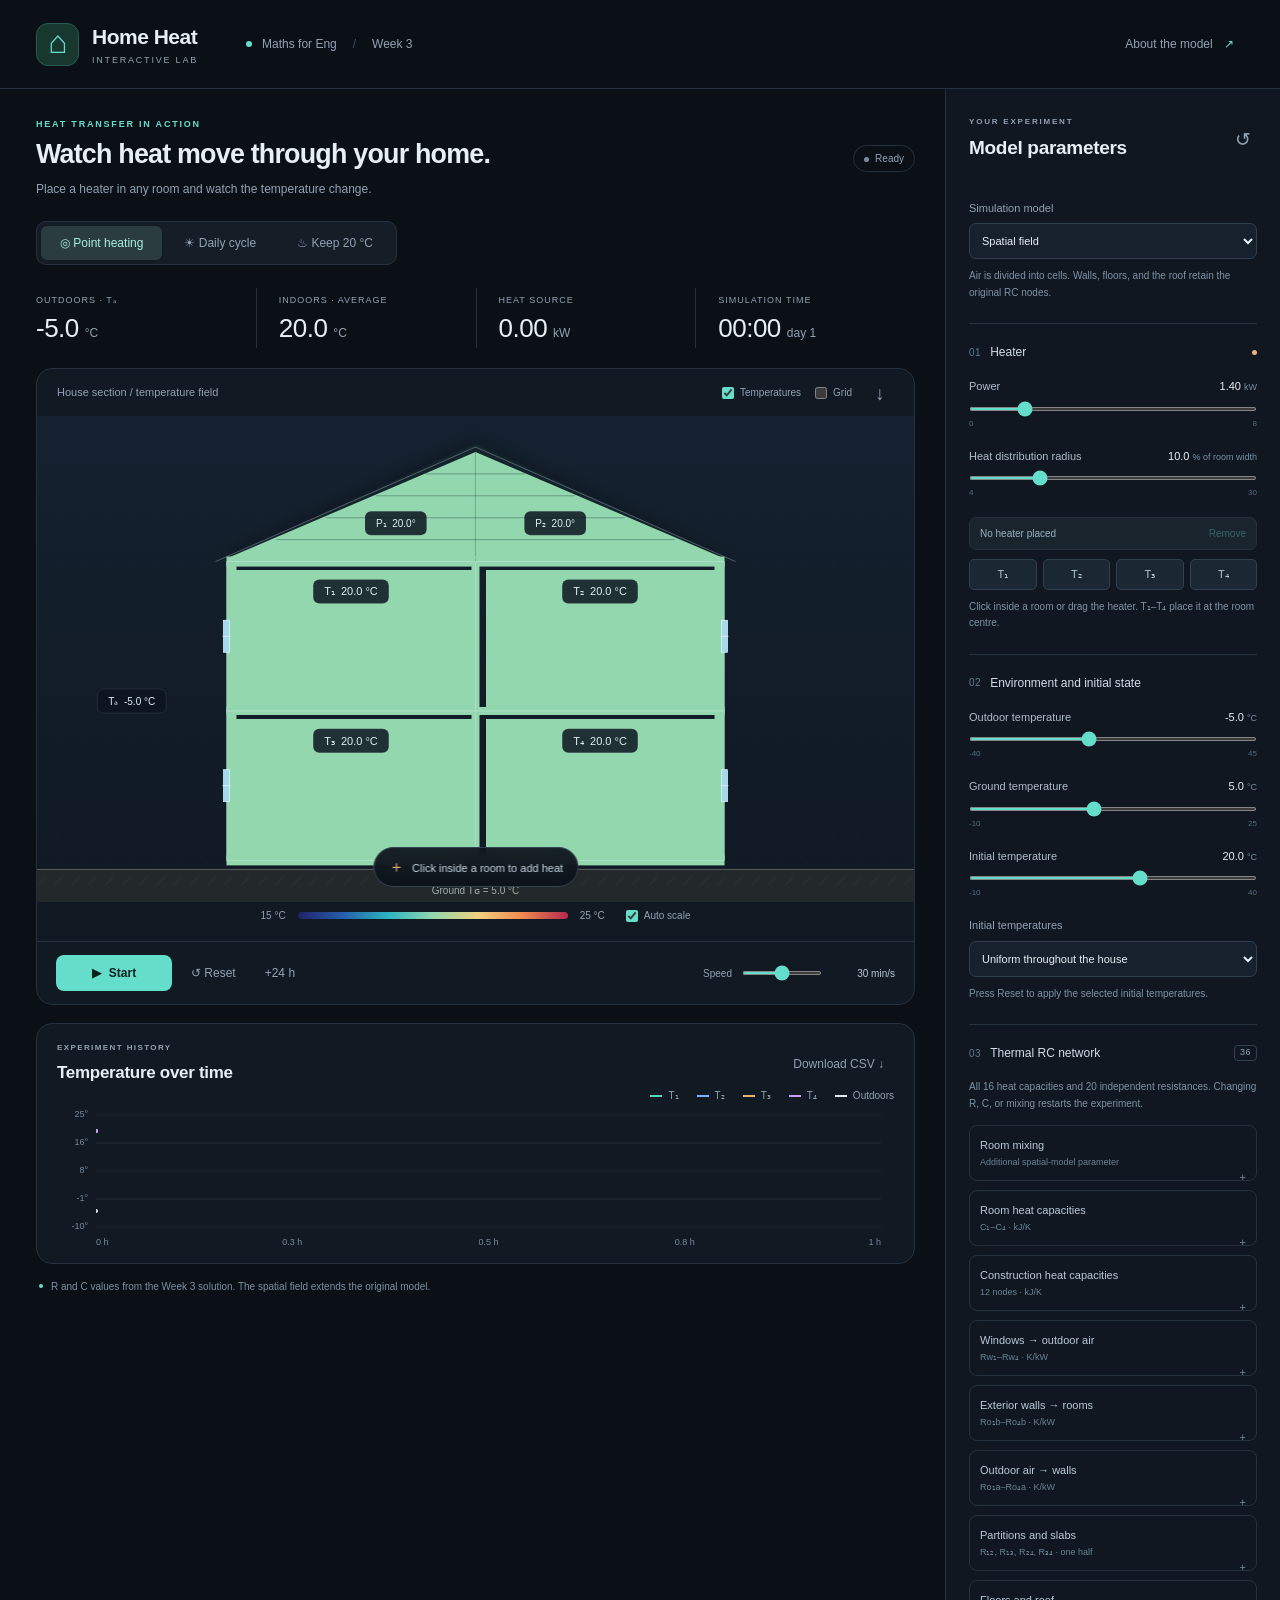
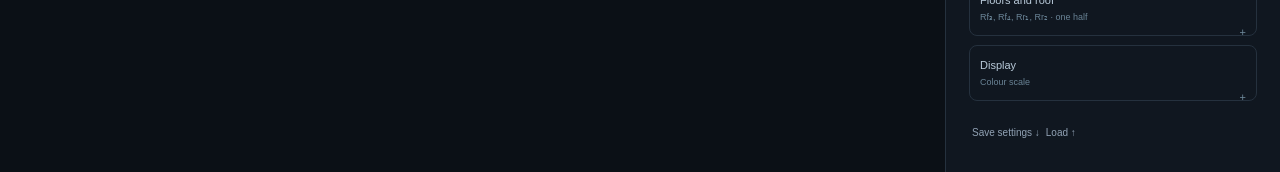
==== commit 1e3d277d: "Some changes" ====
--- a/thermal-house.html
+++ b/thermal-house.html
@@ -10,6 +10,9 @@
 #labControls{border:0;padding:0;margin:0;min-width:0}.mode-tabs{flex-wrap:wrap}.mission{margin-top:19px;border:1px solid #395648;border-radius:12px;background:linear-gradient(120deg,#15322b80,#17243170);padding:19px 21px}.mission-heading{display:flex;gap:15px;align-items:center;justify-content:space-between}.mission-badge{display:inline-block;border-radius:4px;background:#30564b;color:#b3f3df;font-size:8px;letter-spacing:1.2px;padding:3px 6px;margin-bottom:9px}.mission h2{font-size:18px}.mission p{font-size:11px;color:var(--muted);margin:7px 0 0}.mission-target{color:var(--cyan);font-size:40px;font-weight:550;line-height:1.1;text-align:right;white-space:nowrap}.mission-target>span{font-size:19px;margin-left:4px}.mission-target small{display:block;font-size:7px;letter-spacing:.8px;margin-top:6px;font-weight:400;color:#95b6ac}.mission-progress{margin-top:17px}.mission-progress>div{display:flex;justify-content:space-between;color:#a8c3be;font-size:10px;margin-bottom:8px}.mission-progress progress{display:block;width:100%;height:5px;border:0;border-radius:4px;background:#203b36}.mission-progress progress::-webkit-progress-bar{background:#203b36;border-radius:4px}.mission-progress progress::-webkit-progress-value{background:var(--cyan);border-radius:4px}.controller-tabs{display:flex;padding:4px;background:#182430;border:1px solid var(--line);border-radius:8px;gap:4px}.controller-tabs button{flex:1;background:none;color:var(--muted);font-size:11px;border-radius:5px;padding:8px 6px}.controller-tabs button.active{color:var(--cyan);background:#2b403f}.locked-notice{display:flex;gap:10px;background:#18222e;border:1px solid #304050;padding:10px 12px;border-radius:8px;margin:15px 0 18px;color:#88a5bc}.locked-notice>span{font-size:18px}.locked-notice b{display:block;font-size:11px;font-weight:500;color:#bacbd9}.locked-notice small{display:block;font-size:10px;margin-top:3px;line-height:1.7;color:#7e98ad}.room-heater{background:#14212c;border:1px solid #304050;border-radius:10px;padding:12px 13px;margin:10px 0;--room-color:var(--cyan)}.room-heater-top{display:flex;align-items:center;justify-content:space-between;gap:8px;margin-bottom:13px}.room-name{color:#bbd0dc;font-size:12px;font-weight:500}.room-name:before{content:'';display:inline-block;background:var(--room-color);height:6px;width:6px;border-radius:50%;margin-right:7px}.room-reading{font-size:17px;font-variant-numeric:tabular-nums;color:var(--cyan);font-weight:550}.room-reading.cold{color:#8cbaff}.room-reading.hot{color:#f1ae79}.room-heater .slider{margin-bottom:0}.room-heater .slider-head label{font-size:10px}.room-error{display:flex;align-items:center;justify-content:space-between;font-size:9px;color:#7895a9;margin-top:9px}.room-error b{font-weight:400;color:#adbeca}.room-heater input:disabled{cursor:default;opacity:.8}.game-actions{display:flex;align-items:center;gap:8px;margin-top:19px}.game-actions .play{flex:1;font-size:11px;padding:10px 8px}.game-actions .quiet{font-size:10px;padding:8px 3px}.demo-finish{width:100%;background:#22384d;color:#afd4f0;border:1px solid #395b78;border-radius:7px;font-size:11px;padding:10px;margin-top:11px}.demo-finish:hover{background:#2c4761}.game-weather{border-top:1px solid var(--line);margin-top:23px;padding-top:17px;display:flex;align-items:center;flex-wrap:wrap;justify-content:space-between}.game-weather>span{font-size:8px;letter-spacing:1px;color:#7f9eb4}.game-weather>strong{font-size:14px;font-weight:500;color:var(--amber)}.game-weather>p{width:100%;font-size:10px;color:#a0adba;margin:9px 0}.score-explanation p{font-size:11px;color:#8fa6b8;line-height:1.7;margin:0 0 13px}.result-dialog{width:min(710px,94vw)}.result-score{display:flex;align-items:baseline;justify-content:center;gap:12px;margin:25px 0 7px}.result-score strong{font-size:90px;line-height:1.05;font-weight:550;letter-spacing:-5px;color:var(--cyan)}.result-score span{font-size:22px;color:#7793a6}.result-dialog>p:not(.eyebrow){text-align:center}.result-dialog h2{text-align:center;font-size:24px}.result-stats{display:grid;grid-template-columns:repeat(3,1fr);gap:10px;margin:24px 0}.result-stats>div{border:1px solid #304454;background:#182733;border-radius:9px;padding:13px 8px;text-align:center}.result-stats b{display:block;font-size:17px;font-weight:500;color:#d9ece5}.result-stats small{font-size:9px;display:block;color:#86a1b2;margin-top:5px}.result-rooms{display:grid;grid-template-columns:1fr 1fr;gap:8px}.result-room{background:#15242d;border:1px solid #2c414e;border-radius:8px;padding:11px 13px}.result-room>div{display:flex;justify-content:space-between;color:#b3c9d7;font-size:12px}.result-room b{font-weight:500;color:var(--cyan)}.result-room small{display:block;margin-top:5px;font-size:10px;color:#809aaa}.result-actions{display:flex;gap:12px;justify-content:center;margin-top:24px;flex-wrap:wrap}.challenge-active #sceneGuide{display:none}.challenge-active #house{cursor:default}.challenge-active #advanceDay,.challenge-active .transport .speed{display:none}.challenge-active .sidebar-title .icon-button{display:none}.challenge-active .scene-top{color:#b1c7c1}.challenge-active #gameStart:disabled{opacity:.5}.challenge-active .sidebar-title{margin-bottom:17px}.challenge-active #modelNote{color:#81a797}.mission .demo-mode{background:#2a4157;color:#b9d9ff}.game-room-flash{color:#c9eae2}.challenge-active .sidebar{padding-top:27px}body.challenge-active .room-heaters input[type=range]{height:6px}.sun-caption{font-size:10px}@media(min-width:1050px){.challenge-active #challengeControls{position:sticky;top:18px}.challenge-active .sidebar{align-self:stretch}}@media(max-width:1000px){.mission h2{font-size:16px}.mission{padding:15px}.mission-target{font-size:32px}.mission-target small{font-size:6px}}@media(max-width:760px){.mode-tabs button{flex:1 1 auto;padding:8px 10px;font-size:11px}.mission-heading{align-items:flex-start}.mission h2{font-size:16px}.mission-target{font-size:31px}.mission-target small{font-size:6px;max-width:88px;white-space:normal;line-height:1.5}.mission p{font-size:10px}.mission{padding:14px}.challenge-active .sidebar{order:1}.challenge-active .workspace{display:contents}.challenge-active .intro,.challenge-active .mode-tabs,.challenge-active .metrics,.challenge-active .mission{margin-left:16px;margin-right:16px}.challenge-active .intro{margin-top:23px}.challenge-active .mission{margin-top:16px}.challenge-active .scene-card{margin:0 16px;order:0}.challenge-active .chart-card{margin:16px;order:2}.challenge-active .model-note{margin:0 18px 20px;order:3}.challenge-active .sidebar{margin-top:17px;border:1px solid var(--line);border-radius:12px;margin-left:16px;margin-right:16px;padding:20px}.challenge-active .sidebar-title{display:none}.challenge-active .room-heaters{display:grid;grid-template-columns:1fr 1fr;gap:8px}.challenge-active .room-heater{margin:0;padding:11px 10px}.room-heater .slider-head{flex-wrap:wrap;gap:4px}.challenge-active .room-name{font-size:11px}.challenge-active .room-reading{font-size:14px}.challenge-active .room-heater-top{gap:4px;margin-bottom:9px}.challenge-active .locked-notice{margin:10px 0 14px}.challenge-active .room-error{font-size:8px}.challenge-active .controller-tabs button{font-size:12px}.challenge-active .score-explanation p{font-size:11px}.challenge-active .sidebar .small-note{font-size:10px}.result-dialog{padding:25px 17px}.result-dialog h2{font-size:20px}.result-stats{gap:6px}.result-stats b{font-size:14px}.result-stats small{font-size:8px}.result-room{padding:10px}.result-room small{font-size:9px}.result-score strong{font-size:75px}.result-score span{font-size:19px}}
 .challenge-active .intro{display:none}.challenge-active .mode-tabs{margin-top:0}.challenge-active .canvas-wrap{height:360px}.challenge-active .metrics{margin-top:18px;margin-bottom:17px}.challenge-active .mission{padding:15px 19px}.challenge-active .room-heater{padding:11px 12px}.challenge-active .room-heater-top{margin-bottom:11px}@media(max-width:760px){.challenge-active .mode-tabs{margin-top:17px}.challenge-active .canvas-wrap{height:280px}.challenge-active .mission{padding:13px}.challenge-active .room-heater{padding:11px 10px}.challenge-active .metrics{margin-top:17px;margin-bottom:15px}.challenge-active .intro{display:none}}
 @media(max-width:760px){.challenge-active .mode-tabs{width:calc(100% - 32px)}.challenge-active .mode-tabs button{flex:1;min-width:0;padding:8px 4px;font-size:10px;white-space:nowrap}}
+
+/* The third-day weather remains visible alongside the challenge clock. */
+.storm-banner{border-top:1px solid #335247;margin-top:15px;padding-top:12px}.storm-heading{display:flex;gap:10px;align-items:flex-start}.snow-icon{font-size:23px;line-height:1.1;color:#9bc8e2}.storm-heading b{font-size:11px;font-weight:550;color:#b5ccdc}.mission .storm-heading p{font-size:10px;margin:3px 0 0;line-height:1.55}.storm-banner.snow-active{border-top-color:#46617a}.storm-banner.snow-active .storm-heading b{color:#d5edff}.storm-metrics{display:grid;grid-template-columns:repeat(3,1fr);gap:12px;margin:11px 0 0 33px}.storm-metrics>span{font-size:7px;letter-spacing:.6px;color:#8fa9ba}.storm-metrics b{display:block;font-size:14px;font-weight:500;letter-spacing:0;color:#d0e9fa;margin-top:3px;font-variant-numeric:tabular-nums}@media(max-width:760px){.storm-metrics{gap:7px;margin-left:0}.storm-metrics>span{font-size:6px;letter-spacing:.2px}.storm-metrics b{font-size:13px}.storm-heading b{font-size:10px}.mission .storm-heading p{font-size:9px}}
 
 </style>
 </head>
@@ -26,11 +29,12 @@
   <section class="mission" id="mission" hidden>
    <div class="mission-heading"><div><span class="mission-badge" id="controllerBadge">YOU ARE IN CONTROL</span><h2>Three days. Four rooms. Exactly 20 °C.</h2><p>Adjust the heating in each room. Weather and sunlight change throughout the day.</p></div><div class="mission-target">20<span>°C</span><small>TARGET IN EVERY ROOM</small></div></div>
    <div class="mission-progress"><div><span id="gameDay">Day 1 of 3</span><span id="gameRemaining">72 h remaining</span></div><progress id="gameProgress" max="259200" value="0" aria-label="Three-day challenge progress"></progress></div>
+   <div class="storm-banner" id="stormBanner"><div class="storm-heading"><span class="snow-icon" aria-hidden="true">❄</span><div><b id="stormTitle">Day 3: a winter storm is coming</b><p id="stormHint">Wind and cold arrive first. Snow then builds an insulating blanket on the roof.</p></div></div><div class="storm-metrics" id="stormMetrics" hidden><span>WIND <b id="stormWind">0 km/h</b></span><span>SNOW COVER <b id="stormSnow">0 cm</b></span><span title="Steady heat transfer compared with a bare roof in calm weather, at the same indoor/outdoor temperature difference. Actual temperatures respond gradually.">ROOF HEAT TRANSFER <b id="stormRoof">0%</b></span></div></div>
   </section>
   <div class="metrics"><div><span>OUTDOORS · Tₐ</span><strong id="outdoor">−5.0<small>°C</small></strong></div><div><span>INDOORS · AVERAGE</span><strong id="average">20.0<small>°C</small></strong></div><div><span>HEAT SOURCE</span><strong id="powerMetric">—<small>kW</small></strong></div><div><span>SIMULATION TIME</span><strong id="clock">00:00<small>day 1</small></strong></div></div>
   <section class="scene-card" aria-label="House temperature map">
    <div class="scene-top"><span id="sceneTitle">House section / temperature field</span><div><label class="check"><input type="checkbox" id="showLabels" checked>Temperatures</label><label class="check"><input type="checkbox" id="showGrid">Grid</label><button class="icon-button" id="snapshot" title="Save image" aria-label="Save image">↓</button></div></div>
-   <div class="canvas-wrap"><canvas id="house" aria-label="House: rooms 3 and 4 upstairs, rooms 1 and 2 downstairs. Click inside a room to place a heater." tabindex="0"></canvas><div id="probe" class="probe" hidden></div><div class="scene-guide" id="sceneGuide"><span>＋</span> Click inside a room to add heat</div></div>
+   <div class="canvas-wrap"><canvas id="house" aria-label="House: rooms 1 and 2 upstairs, rooms 3 and 4 downstairs. Click inside a room to place a heater." tabindex="0"></canvas><div id="probe" class="probe" hidden></div><div class="scene-guide" id="sceneGuide"><span>＋</span> Click inside a room to add heat</div></div>
    <div class="legend"><span id="scaleLow">−25 °C</span><div class="gradient"></div><span id="scaleHigh">60 °C</span><label class="check"><input type="checkbox" id="autoScale" checked>Auto scale</label></div>
    <div class="transport"><button class="play" id="play">▶ <span>Start</span></button><button class="quiet" id="reset" title="Restore initial temperatures">↺ Reset</button><button class="quiet" id="advanceDay">+24 h</button><div class="speed"><label for="speed">Speed</label><input id="speed" type="range" min="0" max="6" step="1" value="3"><output id="speedValue">30 min/s</output></div></div>
   </section>
@@ -42,7 +46,7 @@
   <section id="challengeControls" hidden>
    <div class="controller-tabs" role="group" aria-label="Heating controller"><button id="manualControl" class="active">Manual</button><button id="autoControl">Autopilot</button></div>
    <p class="small-note" id="controllerHint">Adjust the four sliders to keep each room at an average of 20 °C.</p>
-   <div class="locked-notice"><span>▣</span><div><b>Fixed conditions</b><small>72 hours · preset weather and sunlight<br>Only the heating power can be changed.</small></div></div>
+   <div class="locked-notice"><span>▣</span><div><b>Fixed conditions</b><small>72 hours · preset weather, sunlight and snow<br>Only the heating power can be changed.</small></div></div>
    <div class="room-heaters" id="roomHeaters"></div>
    <div class="game-actions"><button id="gameStart" class="play">▶ Start 3-day run</button><button id="gameRestart" class="quiet">↺ New run</button></div>
    <button id="demoFinish" class="demo-finish" hidden>Fast-forward all 3 days →</button>
@@ -52,7 +56,7 @@
   <fieldset id="labControls">
   <label class="select-label" for="solver">Simulation model</label><select id="solver"><option value="spatial">Spatial field</option><option value="rc">Original RC model · 16 nodes</option></select>
   <p class="small-note" id="solverHelp">Air is divided into cells. Walls, floors, and the roof retain the original RC nodes.</p>
-  <div id="heaterControls"><div class="section-label">01 <span>Heater</span><span class="live-dot"></span></div><div id="heaterSliders"></div><div class="source-row"><span id="sourceLabel">No heater placed</span><button id="removeSource" class="text-button" disabled>Remove</button></div><div class="place-buttons" aria-label="Place a heater at the room centre"><button data-zone="0">T₁</button><button data-zone="1">T₂</button><button data-zone="2">T₃</button><button data-zone="3">T₄</button></div><p class="small-note">Click inside a room or drag the heater. T₁–T₄ place it at the room centre.</p></div>
+  <div id="heaterControls"><div class="section-label">01 <span>Heater</span><span class="live-dot"></span></div><div id="heaterSliders"></div><div class="source-row"><span id="sourceLabel">No heater placed</span><button id="removeSource" class="text-button" disabled>Remove</button></div><div class="place-buttons" aria-label="Place a heater at the room centre"><button data-zone="2">T₁</button><button data-zone="3">T₂</button><button data-zone="0">T₃</button><button data-zone="1">T₄</button></div><p class="small-note">Click inside a room or drag the heater. T₁–T₄ place it at the room centre.</p></div>
   <div id="dayControls" hidden><div class="section-label">01 <span>Daily weather</span><span>☀</span></div><div class="day-notice">Heating is off. Only Tₐ changes; the ground temperature stays constant.</div><div id="daySliders"></div><div class="day-range"><span>Night <b id="nightTemp">−25°</b></span><span>Day <b id="dayTemp">30°</b></span></div></div>
   <div class="section-label">02 <span>Environment and initial state</span></div><div id="environmentSliders"></div>
   <label class="select-label" for="initialMode">Initial temperatures</label><select id="initialMode"><option value="uniform">Uniform throughout the house</option><option value="fitted">Initial states from the solution</option></select><p class="small-note">Press Reset to apply the selected initial temperatures.</p>
@@ -66,7 +70,7 @@
 </main>
 <div class="toast" id="toast" role="status" hidden></div>
 <dialog id="gameResult" class="result-dialog" aria-labelledby="resultTitle"><button class="close" id="resultClose" aria-label="Close results">×</button><p class="eyebrow" id="resultEyebrow">CHALLENGE COMPLETE</p><h2 id="resultTitle">Three days under your control</h2><div class="result-score"><strong id="finalScore">0</strong><span>/ 100</span></div><p id="resultDescription"></p><div class="result-stats"><div><b id="resultError">0.00 °C</b><small>Mean absolute error</small></div><div><b id="resultComfort">0 %</b><small>Time within ±0.5 °C</small></div><div><b id="resultEnergy">0 kWh</b><small>Heating energy over 3 days</small></div></div><div class="result-rooms" id="resultRooms"></div><p class="small-note">Room averages are evaluated over all 72 hours. Overheating one room cannot offset another room being too cold.</p><div class="result-actions"><button class="play" id="resultRetry">Try again</button><button class="quiet" id="resultDemo">Watch ideal control →</button></div></dialog>
-<dialog id="about"><button class="close" id="aboutClose" aria-label="Close">×</button><p class="eyebrow">FROM COURSEWORK TO APPLICATION</p><h2>One house. Two scales.</h2><p>Based on the Week 3 solution: a two-storey house with zones T₁–T₄, windows, exterior walls, partitions, an inter-storey slab, ground floors, and a roof. Default ground temperature: 5 °C.</p><h3>Original RC model</h3><p>16 states: T₁–T₄, O₁–O₄, V₁₂, V₁₃, V₂₄, V₃₄, F₁–F₂, P₃–P₄. Numerical parameters come from Week3_identified_model.npz. Each construction has its own heat capacity. For shared walls, floors, and the roof, each resistance value represents one of two equal halves.</p><div class="equation">Cᵢ dTᵢ/dt = Σⱼ (Tⱼ − Tᵢ) / Rᵢⱼ + Qᵢ</div><h3>Spatial field</h3><p>Each room is divided into 20 × 14 cells. Their total heat capacity equals Cᵢ from the solution. Conductances to constructions and windows are distributed over the corresponding boundaries, preserving their totals. Within a room, heat flows between adjacent cells through an adjustable conductance.</p><p>This is an additional assumption: the original measurements contain only room-average temperatures. They do not identify the spatial field or mixing rate. Walls and the roof display their RC-node temperatures; the section and pitched roof are schematic. There is no separate attic node.</p><h3>Heat source and daily cycle</h3><p>The heater runs continuously. Its selected power is distributed around the chosen point using a normalised Gaussian profile within one room. In the original RC model, this power enters that room's air node. In Daily cycle mode, Q = 0 in every room, while outdoor temperature follows a 24-hour sinusoid.</p><h3>Keep 20 °C challenge</h3><p>72 simulated hours with four independent whole-room heaters, each rated from 0 to 2.5 kW. Outdoor temperature follows a daily cycle with a cold spell on day two. The sun rises on the right at 06:00 and sets on the left at 18:00. Solar heat enters cells near windows, exterior walls, and the roof, with stronger gains on the right in the morning and on the left in the evening.</p><p>Challenge parameters are locked. To make manual control practical during the accelerated three-day run, effective air heat capacities are eight times the original values and mixing conductance is fixed at 60 W/K. All other fitted R and C values are retained. Manual control and autopilot use the same fixed teaching scenario.</p><p>The target and score refer to each room's average temperature. Autopilot calculates heating power from the current heat balance, limited to 0–2.5 kW. The same numerical simulation determines the temperatures and final score.</p><h3>Numerical simulation</h3><p>The app uses explicit Euler integration with Δt ≤ 0.88 min(Cᵢ / ΣGᵢⱼ), capped at 30 seconds. Internal heat flows cancel in pairs. The speed slider changes playback speed only. The coursework report uses trapezoidal integration, so the numerical methods differ.</p><p class="small-note">R is displayed in K/kW, C in kJ/K, and power in kW. The solver uses W, J, and seconds. The fitted parameters are effective values; they do not uniquely identify the materials or dimensions of a real house. The app works offline without external libraries.</p></dialog>
+<dialog id="about"><button class="close" id="aboutClose" aria-label="Close">×</button><p class="eyebrow">FROM COURSEWORK TO APPLICATION</p><h2>One house. Two scales.</h2><p>Based on the Week 3 solution: a two-storey house with zones T₁–T₄, windows, exterior walls, partitions, an inter-storey slab, ground floors, and a roof. Default ground temperature: 5 °C.</p><p>Rooms are numbered left to right: T₁–T₂ upstairs, T₃–T₄ downstairs. Controls, charts, and CSV exports use this order. The original coursework numbers are mapped to this display order; fitted parameters and physical connections are retained.</p><h3>Original RC model</h3><p>16 states, using the display numbering: T₁–T₄, O₁–O₄, V₁₂, V₁₃, V₂₄, V₃₄, F₃–F₄, P₁–P₂. Numerical parameters come from Week3_identified_model.npz. Each construction has its own heat capacity. For shared walls, floors, and the roof, each resistance value represents one of two equal halves.</p><div class="equation">Cᵢ dTᵢ/dt = Σⱼ (Tⱼ − Tᵢ) / Rᵢⱼ + Qᵢ</div><h3>Spatial field</h3><p>Each room is divided into 20 × 14 cells. Their total heat capacity equals Cᵢ from the solution. Conductances to constructions and windows are distributed over the corresponding boundaries, preserving their totals. Within a room, heat flows between adjacent cells through an adjustable conductance.</p><p>This is an additional assumption: the original measurements contain only room-average temperatures. They do not identify the spatial field or mixing rate. Walls and the roof display their RC-node temperatures; the section and pitched roof are schematic. There is no separate attic node.</p><h3>Heat source and daily cycle</h3><p>The heater runs continuously. Its selected power is distributed around the chosen point using a normalised Gaussian profile within one room. In the original RC model, this power enters that room's air node. In Daily cycle mode, Q = 0 in every room, while outdoor temperature follows a 24-hour sinusoid.</p><h3>Keep 20 °C challenge</h3><p>72 simulated hours with four independent whole-room heaters, each rated from 0 to 2.5 kW. Outdoor temperature follows a daily cycle with a cold spell on day two. The sun rises on the right at 06:00 and sets on the left at 18:00. Solar heat enters cells near windows, exterior walls, and the roof, with stronger gains on the right in the morning and on the left in the evening.</p><p>Challenge parameters are locked. To make manual control practical during the accelerated three-day run, effective air heat capacities are eight times the original values and mixing conductance is fixed at 60 W/K. Bare-house R values and construction heat capacities are retained; third-day weather modifies exterior heat exchange and adds snow insulation as described below. Manual control and autopilot use the same fixed teaching scenario.</p><p>The target and score refer to each room's average temperature. Autopilot calculates heating power from the current heat balance, limited to 0–2.5 kW. The same numerical simulation determines the temperatures and final score.</p><h3>Day 3: wind, snow, and insulation</h3><p>A winter storm begins at hour 48. Wind rises smoothly to 42 km/h and adds up to 6 °C of outdoor cooling; the cold front adds another 2 °C. Wind raises window conductance by up to 18% and the outer wall/roof conductance by up to 25%. Snowfall weakens solar gain. Snow builds up gradually to a 20 cm blanket and remains through the end of the run.</p><p>Accumulated snow adds resistance to the outer roof branch: at full cover its resistance is 3.5 times the bare value. With the unchanged inner half, steady roof heat transfer is then about 56% lower at the same temperature difference in calm weather. The displayed reduction describes the roof only. Walls and windows still lose heat. These prescribed values are a teaching scenario, not measured material properties. Autopilot responds to the same changing heat flows.</p><h3>Numerical simulation</h3><p>The app uses explicit Euler integration with Δt ≤ 0.88 min(Cᵢ / ΣGᵢⱼ), capped at 30 seconds. The challenge adds a conservative stability margin for wind-enhanced exterior heat exchange. Internal heat flows cancel in pairs. The speed slider changes playback speed only. The coursework report uses trapezoidal integration, so the numerical methods differ.</p><p class="small-note">R is displayed in K/kW, C in kJ/K, and power in kW. The solver uses W, J, and seconds. The fitted parameters are effective values; they do not uniquely identify the materials or dimensions of a real house. The app works offline without external libraries.</p></dialog>
 <script>
 /* Thermal RC graph, SI units internally. See README for spatial extension. */
 (function(root){
@@ -130,8 +134,12 @@
  ratesAt(time){
   const T=this.T,q=this.rate;q.fill(0);let boundary=0,solar=0;
   for(let e=0;e<this.ea.length;e++){const a=this.ea[e],b=this.eb[e],v=this.eg[e]*(T[b]-T[a]);q[a]+=v;q[b]-=v;}
-  const outside=this.outdoorAt(time);
-  for(let e=0;e<this.ba.length;e++){const a=this.ba[e],v=this.bg[e]*((this.bt[e]?this.p.ground:outside)-T[a]);q[a]+=v;boundary+=v;}
+  const outside=this.outdoorAt(time),weather=this.scenario?this.scenario.weatherAt(time):null;
+  for(let e=0;e<this.ba.length;e++){
+   const a=this.ba[e];let factor=1;
+   if(weather&&!this.bt[e])factor=a<this.airN?weather.windowFactor:a<this.airN+4?weather.wallFactor:weather.roofFactor;
+   const v=this.bg[e]*factor*((this.bt[e]?this.p.ground:outside)-T[a]);q[a]+=v;boundary+=v;
+  }
   if(this.scenario){
    const sun=this.scenario.solarAt(time);
    for(let z=0;z<4;z++){
@@ -167,6 +175,7 @@
 const thermal=typeof module!=='undefined'&&module.exports?require('./engine.js'):root.Thermal;
 const DURATION=72*3600,TARGET=20,MAX_POWER=2500,SPEED=2880;
 const clamp=(v,lo,hi)=>Math.max(lo,Math.min(hi,v));
+const smooth=x=>{const t=clamp(x,0,1);return t*t*(3-2*t);};
 // Continuous visual orbit, including the portion below the ground at night.
 function sunTrackAt(time,width,horizon,radius=11){
  const hour=((time/3600)%24+24)%24,angle=2*Math.PI*(hour-6)/24;
@@ -182,7 +191,8 @@
   const m=this.model;this.active=true;this.control=control;this.state='ready';
   m.scenario=null;m.p={...thermal.defaults,initial:20,ground:5,mixing:60,speed:SPEED};
   m.C=thermal.defaultC.map((v,i)=>i<4?v*8:v);m.R=thermal.defaultR.slice();m.initialMode='uniform';m.solver='spatial';m.mode='challenge';m.source=null;m.rebuild();
-  m.scenario=this;this.solarWeights=[];
+  // Reserve stability margin for the maximum 25% increase in exterior conductance.
+  m.maxDt/=1.25;m.scenario=this;this.solarWeights=[];
   for(let z=0;z<4;z++){
    const weights=new Float64Array(m.perZone);let sum=0;
    for(let j=0;j<m.rows;j++)for(let i=0;i<m.cols;i++){
@@ -199,15 +209,27 @@
   m.ratesAt(0);this.powers=this.requiredPowers(1).map(v=>Math.round(v/5)*5);
   this.initialEnergy=m.energy();return this;
  }
+ weatherAt(t){
+  const age=t/3600-48,active=age>=0;
+  const wind=smooth(age/3)*(1-smooth((age-8)/5));
+  const snowfall=smooth(age/2)*(1-smooth((age-9)/3));
+  const snow=smooth((age-2)/12),coldDrop=6*wind+2*smooth(age/4);
+  const roofResistance=1+2.5*snow,roofFactor=(1+.25*wind)/roofResistance;
+  return {active,wind,snowfall,snow,snowCm:20*snow,windKmh:42*wind,coldDrop,
+   windowFactor:1+.18*wind,wallFactor:1+.25*wind,roofFactor,roofResistance,
+   // Steady two-half roof branch, relative to the bare, wind-free roof.
+   roofTransfer:2/(1+1/roofFactor),
+   phase:!active?'forecast':age<3?'arriving':age<10?'blizzard':age<14?'settling':'blanket'};
+ }
  outdoorAt(t){
   // Smooth cold front on day two; same curve for player and demonstration.
-  const hours=t/3600;return -14+7*Math.cos(2*Math.PI*(hours-15)/24)-4*Math.exp(-(((hours-39)/11)**2));
+  const hours=t/3600;return -14+7*Math.cos(2*Math.PI*(hours-15)/24)-4*Math.exp(-(((hours-39)/11)**2))-this.weatherAt(t).coldDrop;
  }
  solarAt(t){
   const hour=((t/3600)%24+24)%24,phase=clamp((hour-6)/12,0,1),height=hour>=6&&hour<=18?Math.sin(Math.PI*phase):0;
-  const right=(1+Math.cos(Math.PI*phase))/2,left=1-right,day=Math.min(2,Math.floor(t/86400)),weather=[1,.7,1.1][day];
+  const right=(1+Math.cos(Math.PI*phase))/2,left=1-right,day=Math.min(2,Math.floor(t/86400)),weather=[1,.7,1.1][day],storm=this.weatherAt(t),clouds=1-.85*storm.snowfall-.2*storm.snow*(1-storm.snowfall);
   const air=[],walls=[],roof=[];
-  for(let z=0;z<4;z++){const exposure=.12+.88*(z%2?right:left),gain=height*weather*exposure;air.push((z<2?300:420)*gain);walls.push(85*gain);if(z>=2)roof.push(140*gain);}
+  for(let z=0;z<4;z++){const exposure=.12+.88*(z%2?right:left),gain=height*weather*clouds*exposure;air.push((z<2?300:420)*gain);walls.push(85*gain);if(z>=2)roof.push(140*gain);}
   return {phase,height,x:1.12-1.24*phase,visible:height>1e-6,air,walls,roof,total:air.reduce((a,b)=>a+b,0)+walls.reduce((a,b)=>a+b,0)+roof.reduce((a,b)=>a+b,0)};
  }
  requiredPowers(dt){
@@ -248,6 +270,17 @@
 const house=$('house'),ctx=house.getContext('2d'),chart=$('chart'),gc=chart.getContext('2d');
 const speeds=[60,300,900,1800,3600,7200,14400],colors=['#51d5be','#7eafff','#e8b06a','#c5a0ff','#e0e8ef'];
 let playing=false,last=0,history=[],lastRecord=-Infinity,fastTarget=null,scaleMin=-25,scaleMax=60,viewMin=-25,viewMax=60,hover=null,dragging=false,toastTimer,geometry=null,realSpeed=0;
+// Display rooms in reading order; retain the coursework indices inside the solver.
+const roomOrder=[2,3,0,1],roomSub=z=>'₃₄₁₂'[z];
+const roomValues=values=>roomOrder.map(z=>values[z]);
+function displayNode(name){
+ return name.replace(/[1-4₁₂₃₄]+/g,part=>{
+  const sub='₁₂₃₄'.includes(part[0]);
+  const mapped=[...part].map(c=>roomOrder[sub?'₁₂₃₄'.indexOf(c):Number(c)-1]+1);
+  if(mapped.length>1)mapped.sort((a,b)=>a-b);
+  return mapped.map(n=>sub?'₁₂₃₄'[n-1]:n).join('');
+ });
+}
 const sliders={};
 let sandboxSnapshot=null,resultShown=false;
 const isChallenge=()=>model.mode==='challenge'&&challenge.active;
@@ -289,16 +322,16 @@
 slider(mixingGroup,'mixing','Adjacent-cell conductance',1,80,1,model.p.mixing,'W/K',v=>{model.p.mixing=v;changedNetwork();},{digits:0});
 const descriptions=['Air T₁','Air T₂','Air T₃','Air T₄','Wall O₁','Wall O₂','Wall O₃','Wall O₄','Partition V₁₂','Slab V₁₃','Slab V₂₄','Partition V₃₄','Floor F₁','Floor F₂','Roof P₃','Roof P₄'];
 const cg1=group('Room heat capacities','C₁–C₄ · kJ/K'),cg2=group('Construction heat capacities','12 nodes · kJ/K');
-for(let i=0;i<16;i++)slider(i<4?cg1:cg2,'C'+i,`${names[i]} · ${descriptions[i]}`,Math.log(defaultC[i]/4),Math.log(defaultC[i]*4),.001,model.C[i],'kJ/K',v=>{model.C[i]=v;changedNetwork();},{log:true,digits:1});
-const rg=[group('Windows → outdoor air','Rw₁–Rw₄ · K/kW'),group('Exterior walls → rooms','Ro₁b–Ro₄b · K/kW'),group('Outdoor air → walls','Ro₁a–Ro₄a · K/kW'),group('Partitions and slabs','R₁₂, R₁₃, R₂₄, R₃₄ · one half'),group('Floors and roof','Rf₁, Rf₂, Rr₃, Rr₄ · one half')];
-for(let i=0;i<20;i++)slider(rg[Math.floor(i/4)],'R'+i,rNames[i],Math.log(defaultR[i]/4),Math.log(defaultR[i]*4),.001,model.R[i],'K/kW',v=>{model.R[i]=v;changedNetwork();},{log:true,digits:2});
+for(const i of [2,3,0,1,6,7,4,5,11,9,10,8,12,13,14,15])slider(i<4?cg1:cg2,'C'+i,`${displayNode(names[i])} · ${displayNode(descriptions[i])}`,Math.log(defaultC[i]/4),Math.log(defaultC[i]*4),.001,model.C[i],'kJ/K',v=>{model.C[i]=v;changedNetwork();},{log:true,digits:1});
+const rg=[group('Windows → outdoor air','Rw₁–Rw₄ · K/kW'),group('Exterior walls → rooms','Ro₁b–Ro₄b · K/kW'),group('Outdoor air → walls','Ro₁a–Ro₄a · K/kW'),group('Partitions and slabs','R₁₂, R₁₃, R₂₄, R₃₄ · one half'),group('Floors and roof','Rf₃, Rf₄, Rr₁, Rr₂ · one half')];
+for(const i of [2,3,0,1,6,7,4,5,10,11,8,9,15,13,14,12,16,17,18,19])slider(rg[Math.floor(i/4)],'R'+i,displayNode(rNames[i]),Math.log(defaultR[i]/4),Math.log(defaultR[i]*4),.001,model.R[i],'K/kW',v=>{model.R[i]=v;changedNetwork();},{log:true,digits:2});
 slider($('displaySliders'),'scaleMin','Lower limit',-50,40,1,scaleMin,'°C',v=>{scaleMin=v;if(scaleMax<=v){scaleMax=v+1;sliders.scaleMax.set(scaleMax);}$('autoScale').checked=false;draw();});
 slider($('displaySliders'),'scaleMax','Upper limit',0,200,1,scaleMax,'°C',v=>{scaleMax=v;if(scaleMin>=v){scaleMin=v-1;sliders.scaleMin.set(scaleMin);}$('autoScale').checked=false;draw();});
-for(let z=0;z<4;z++){
- const card=document.createElement('div');card.className='room-heater';card.style.setProperty('--room-color',colors[z]);
- card.innerHTML=`<div class="room-heater-top"><span class="room-name">Room T${'₁₂₃₄'[z]}</span><strong class="room-reading" id="roomT${z}">20.00 °C</strong></div><div class="room-power"></div><div class="room-error"><span>Target 20 °C</span><b id="roomError${z}">On target</b></div>`;
+for(const z of roomOrder){
+ const card=document.createElement('div');card.className='room-heater';card.style.setProperty('--room-color',colors[roomOrder.indexOf(z)]);
+ card.innerHTML=`<div class="room-heater-top"><span class="room-name">Room T${roomSub(z)}</span><strong class="room-reading" id="roomT${z}">20.00 °C</strong></div><div class="room-power"></div><div class="room-error"><span>Target 20 °C</span><b id="roomError${z}">On target</b></div>`;
  $('roomHeaters').append(card);
- slider(card.querySelector('.room-power'),'gameQ'+z,`Heating T${'₁₂₃₄'[z]}`,0,Thermal.MAX_POWER,5,0,'kW',v=>{if(challenge.setPower(z,v))updateMetrics();},{display:v=>v/1000,digits:2});
+ slider(card.querySelector('.room-power'),'gameQ'+z,`Heating T${roomSub(z)}`,0,Thermal.MAX_POWER,5,0,'kW',v=>{if(challenge.setPower(z,v))updateMetrics();},{display:v=>v/1000,digits:2});
 }
 function updateChallengeUI(s){
  if(!isChallenge())return;const time=model.time,done=challenge.state==='finished',day=Math.min(3,1+Math.floor(time/86400));
@@ -307,6 +340,12 @@
   const error=s.zones[z]-20,reading=$('roomT'+z);reading.textContent=fmt(s.zones[z],2)+' °C';reading.classList.toggle('cold',error<-.25);reading.classList.toggle('hot',error>.25);
   $('roomError'+z).textContent=Math.abs(error)<.005?'Exactly 20 °C':(error>0?'+':'')+fmt(error,2)+' °C';sliders['gameQ'+z].set(challenge.powers[z]);
  }
+ const weather=challenge.weatherAt(time);
+ const captions={forecast:['Day 3: a winter storm is coming','Wind and cold arrive first. Snow then builds an insulating blanket on the roof.'],arriving:['Day 3 · the storm is arriving','Outdoor temperature is falling. Stronger wind increases heat loss.'],blizzard:['Day 3 · wind and heavy snow','Keep an eye on your heaters: cold wind cools the house as snow accumulates.'],settling:['Day 3 · the wind is easing','The snow blanket is growing. Heat escapes through the roof more slowly.'],blanket:['Day 3 · a blanket of snow','The wind has calmed. Snow insulates the roof; less heating may be needed.']};
+ const [title,hint]=captions[weather.phase];$('stormTitle').textContent=title;$('stormHint').textContent=hint;
+ $('stormBanner').classList.toggle('snow-active',weather.active);$('stormMetrics').hidden=!weather.active;
+ $('stormWind').textContent=fmt(weather.windKmh,0)+' km/h';$('stormSnow').textContent=fmt(weather.snowCm,1)+' cm';
+ const transfer=(weather.roofTransfer-1)*100;$('stormRoof').textContent=(transfer>0?'+':'')+fmt(transfer,0)+'%';
  const sun=challenge.solarAt(time);$('sunPower').textContent=fmt(sun.total/1000,2)+' kW';$('sunDirection').textContent=!sun.visible?'Night. No solar heat gain.':sun.phase<.45?'Morning: sun on the right → right-hand rooms gain heat.':sun.phase>.55?'Evening: sun on the left → left-hand rooms gain heat.':'Midday: solar heat reaches both sides.';
 }
 function showResult(){
@@ -314,12 +353,12 @@
  $('resultEyebrow').textContent=r.control==='auto'?'DEMONSTRATION COMPLETE':'CHALLENGE COMPLETE';$('resultTitle').textContent=r.control==='auto'?'72 hours on autopilot':'Three days under your control';
  $('finalScore').textContent=fmt(r.score,1);$('resultError').textContent=fmt(r.mae,3)+' °C';$('resultComfort').textContent=fmt(r.comfort,1)+' %';$('resultEnergy').textContent=fmt(r.kWh,1)+' kWh';
  $('resultDescription').textContent=r.control==='auto'&&r.mae<.005?'Every room stayed at an average of 20 °C throughout all 72 hours. This result is calculated from the simulated temperatures.':'The score accounts for each room\'s deviation from 20 °C over the entire challenge.';
- $('resultRooms').replaceChildren();r.zones.forEach((z,i)=>{const div=document.createElement('div');div.className='result-room';div.innerHTML=`<div><span>Room T${'₁₂₃₄'[i]}</span><b>${fmt(z.score,1)} / 100</b></div><small>Mean absolute error ${fmt(z.mae,3)} °C<br>Within the comfort band for ${fmt(z.comfort,1)}% of the time</small>`;$('resultRooms').append(div);});
+ $('resultRooms').replaceChildren();roomOrder.forEach(i=>{const z=r.zones[i];const div=document.createElement('div');div.className='result-room';div.innerHTML=`<div><span>Room T${roomSub(i)}</span><b>${fmt(z.score,1)} / 100</b></div><small>Mean absolute error ${fmt(z.mae,3)} °C<br>Within the comfort band for ${fmt(z.comfort,1)}% of the time</small>`;$('resultRooms').append(div);});
  $('resultDemo').hidden=r.control==='auto';$('gameResult').showModal();
 }
 $('resultClose').onclick=()=>$('gameResult').close();$('resultRetry').onclick=()=>startChallenge('manual');$('resultDemo').onclick=()=>startChallenge('auto',true);
 function updateWeather(){$('nightTemp').textContent=fmt(model.p.dayMin,0)+'°';$('dayTemp').textContent=fmt(model.p.dayMax,0)+'°';updateMetrics();}
-function updateSource(){const z=model.source?model.zoneAt(model.source.x,model.source.y):-1;$('sourceLabel').textContent=z<0?'No heater placed':`Heater in room T${'₁₂₃₄'[z]}`;$('removeSource').disabled=!model.source;$('sceneGuide').hidden=!!model.source||model.mode!=='heater';}
+function updateSource(){const z=model.source?model.zoneAt(model.source.x,model.source.y):-1;$('sourceLabel').textContent=z<0?'No heater placed':`Heater in room T${roomSub(z)}`;$('removeSource').disabled=!model.source;$('sceneGuide').hidden=!!model.source||model.mode!=='heater';}
 function placeSource(x,y){if(model.mode!=='heater')return;if(model.setSource({x,y})){updateSource();updateMetrics();if(!playing)startStop(true);draw();}}
 function syncLabControls(){
  for(const [k,v]of Object.entries(model.p))if(sliders[k])sliders[k].set(v);
@@ -354,7 +393,7 @@
  $('sidebarHeading').textContent='Model parameters';$('play').disabled=false;$('speed').disabled=false;$('advanceDay').disabled=false;
  document.querySelector('#powerMetric').previousElementSibling.textContent='HEAT SOURCE';
  $('modelNote').textContent='R and C values from the Week 3 solution. The spatial field extends the original model.';
- house.setAttribute('aria-label','House: rooms 3 and 4 upstairs, rooms 1 and 2 downstairs. Click inside a room to place a heater.');
+ house.setAttribute('aria-label','House: rooms 1 and 2 upstairs, rooms 3 and 4 downstairs. Click inside a room to place a heater.');
  syncLabControls();model.rebuild();
 }
 function mode(value){
@@ -384,8 +423,8 @@
 function download(name,data,type){const url=URL.createObjectURL(new Blob([data],{type})),a=document.createElement('a');a.href=url;a.download=name;a.click();setTimeout(()=>URL.revokeObjectURL(url),10000);}
 $('exportCsv').onclick=()=>{
  const rows=history.slice();if(!rows.length||rows.at(-1).t!==model.time){const s=model.stats();rows.push({t:model.time,z:s.zones,a:s.outside,q:isChallenge()?challenge.powers.slice():null,solar:isChallenge()?challenge.solarAt(model.time).total:0});}
- const game=isChallenge(),header='time_hours,T1_C,T2_C,T3_C,T4_C,outside_C,mode,solver'+(game?',Q1_W,Q2_W,Q3_W,Q4_W,solar_W,controller':'');
- download('thermal-house-history.csv','\uFEFF'+header+'\n'+rows.map(r=>[r.t/3600,...r.z,r.a,model.mode,model.solver,...(game?[...(r.q||[0,0,0,0]),r.solar,challenge.control]:[])].join(',')).join('\n'),'text/csv;charset=utf-8');
+ const game=isChallenge(),header='time_hours,T1_C,T2_C,T3_C,T4_C,outside_C,mode,solver'+(game?',Q1_W,Q2_W,Q3_W,Q4_W,solar_W,controller,wind_kmh,snow_cm,storm_cooling_C,roof_outer_R_factor':'');
+ download('thermal-house-history.csv','\uFEFF'+header+'\n'+rows.map(r=>[r.t/3600,...roomValues(r.z),r.a,model.mode,model.solver,...(game?[...roomValues(r.q||[0,0,0,0]),r.solar,challenge.control,...((w)=>[w.windKmh,w.snowCm,w.coldDrop,w.roofResistance])(challenge.weatherAt(r.t))]:[])].join(',')).join('\n'),'text/csv;charset=utf-8');
 };
 $('snapshot').onclick=()=>{draw();house.toBlob(blob=>{if(blob){const url=URL.createObjectURL(blob),a=document.createElement('a');a.href=url;a.download='thermal-house.png';a.click();setTimeout(()=>URL.revokeObjectURL(url),10000);}});};
 $('saveSettings').onclick=()=>{if(isChallenge())return;download('thermal-house-settings.json',JSON.stringify({version:1,parameters:model.p,C:model.C,R:model.R,source:model.source,mode:model.mode,solver:model.solver,initialMode:model.initialMode},null,2),'application/json');};
@@ -433,13 +472,34 @@
   // The moon fades in only as the sun descends below the horizon.
   if(track.night>0){ctx.save();ctx.globalAlpha=track.night;ctx.fillStyle='#b9d2e0';ctx.beginPath();ctx.arc(w-35,28,9,0,2*Math.PI);ctx.fill();ctx.fillStyle='#152130';ctx.beginPath();ctx.arc(w-31,24,9,0,2*Math.PI);ctx.fill();ctx.restore();}
  }
+ const snowWeather=isChallenge()?challenge.weatherAt(model.time):null;
+ if(snowWeather?.active){
+  const storm=snowWeather,phase=model.time/1440;
+  ctx.fillStyle=`rgba(160,190,218,${storm.snowfall*.14})`;ctx.fillRect(0,0,w,base+9);
+  // Snow falls behind the cutaway, so temperatures and controls remain readable.
+  ctx.save();ctx.beginPath();ctx.rect(0,0,w,base+9);ctx.clip();
+  ctx.fillStyle='#dfedf6';
+  for(let i=0;i<110*storm.snowfall;i++){
+   const seed=i*137.508,x=((seed+phase*(10+storm.wind*48))%(w+50))-25;
+   const y=((i*71.17+phase*(31+i%7*3))%(base+40))-20;
+   ctx.globalAlpha=.3+(i%5)*.13;ctx.beginPath();ctx.ellipse(x,y,1+i%3*.4,1+i%2*.5,-.5,0,Math.PI*2);ctx.fill();
+  }
+  if(storm.wind>.05){ctx.globalAlpha=storm.wind*.35;ctx.strokeStyle='#b4d4ed';ctx.lineWidth=1;
+   for(let i=0;i<8;i++){const x=(i*127+phase*85)%(w+90)-90,y=30+(i*43)%(base-50);ctx.beginPath();ctx.moveTo(x,y);ctx.quadraticCurveTo(x+26,y-7,x+55,y-3);ctx.stroke();}
+  }ctx.restore();
+ }
  // Ground.
  ctx.fillStyle='#23282a';ctx.fillRect(0,base+9,w,h-base);ctx.strokeStyle='#59625a';ctx.lineWidth=1;ctx.beginPath();ctx.moveTo(0,base+9);ctx.lineTo(w,base+9);ctx.stroke();ctx.strokeStyle='#76816b20';for(let x=0;x<w;x+=17){ctx.beginPath();ctx.moveTo(x,base+25);ctx.lineTo(x+9,base+16);ctx.stroke();}
- // Roof drawn with its two fitted RC temperatures, P3 and P4.
+ if(snowWeather?.snow>0){ctx.fillStyle='#dbeaf1';ctx.beginPath();ctx.moveTo(0,base+9);for(let x=0;x<=w+8;x+=8)ctx.lineTo(x,base+9-snowWeather.snow*(5+Math.sin(x/31)*2));ctx.lineTo(w,base+13);ctx.lineTo(0,base+13);ctx.closePath();ctx.fill();}
+ // Roof drawn with its two fitted RC temperatures, displayed as P1 and P2.
  ctx.shadowColor='#0005';ctx.shadowBlur=20;ctx.fillStyle='#13242d';ctx.beginPath();ctx.moveTo(X(-.015),top);ctx.lineTo(X(.5),ridge-9);ctx.lineTo(X(1.015),top);ctx.closePath();ctx.fill();ctx.shadowBlur=0;
  for(let k=0;k<2;k++){ctx.fillStyle=color(model.structure(14+k));ctx.beginPath();ctx.moveTo(X(k*.5),top-3);ctx.lineTo(X(.5),ridge);ctx.lineTo(X((k+1)*.5),top-3);ctx.closePath();ctx.fill();}
  ctx.strokeStyle='#d7e9ef50';ctx.lineWidth=1;ctx.beginPath();ctx.moveTo(X(-.022),top);ctx.lineTo(X(.5),ridge-5);ctx.lineTo(X(1.022),top);ctx.stroke();
  ctx.strokeStyle='#13233355';for(let f=.2;f<1;f+=.2){ctx.beginPath();ctx.moveTo(X(.5*f),top-(top-ridge)*f);ctx.lineTo(X(1-.5*f),top-(top-ridge)*f);ctx.stroke();}
+ if(snowWeather?.snow>0){
+  ctx.save();ctx.strokeStyle='#e6f4fa';ctx.lineWidth=1+snowWeather.snow*11;ctx.lineJoin='round';ctx.lineCap='round';ctx.shadowColor='#a9d6ee88';ctx.shadowBlur=4;
+  ctx.beginPath();ctx.moveTo(X(-.022),top-2);ctx.lineTo(X(.5),ridge-7);ctx.lineTo(X(1.022),top-2);ctx.stroke();ctx.restore();
+ }
  const wall=10,gap=8;
  // Air temperature raster; each room is independently interpolated, avoiding colour bleed through walls.
  for(let z=0;z<4;z++){
@@ -458,7 +518,7 @@
  ctx.strokeStyle='#e4f4ff45';ctx.lineWidth=1;ctx.strokeRect(left,top,bw,bw*.6);ctx.beginPath();ctx.moveTo(X(.5),top);ctx.lineTo(X(.5),base);ctx.moveTo(left,Y(.3));ctx.lineTo(left+bw,Y(.3));ctx.stroke();
  // Windows: direct Rw branch, marked on each external wall.
  for(let z=0;z<4;z++){const x=X(z%2?1:0),y=Y(Math.floor(z/2)*.3+.15);ctx.fillStyle='#a4d9ed';ctx.fillRect(x-3,y-16,6,32);ctx.strokeStyle='#e2f9ff';ctx.lineWidth=.7;ctx.strokeRect(x-3,y-16,6,32);ctx.beginPath();ctx.moveTo(x-4,y);ctx.lineTo(x+4,y);ctx.stroke();}
- if($('showLabels').checked){for(let z=0;z<4;z++){const x=X(z%2*.5+.25),y=Y(Math.floor(z/2)*.3+.24);badge(`T${'₁₂₃₄'[z]}  ${fmt(s.zones[z])} °C`,x,y);}badge(`P₃  ${fmt(model.structure(14))}°`,X(.34),top-(top-ridge)*.35,true);badge(`P₄  ${fmt(model.structure(15))}°`,X(.66),top-(top-ridge)*.35,true);}
+ if($('showLabels').checked){for(let z=0;z<4;z++){const x=X(z%2*.5+.25),y=Y(Math.floor(z/2)*.3+.24);badge(`T${roomSub(z)}  ${fmt(s.zones[z])} °C`,x,y);}badge(`P₁  ${fmt(model.structure(14))}°`,X(.34),top-(top-ridge)*.35,true);badge(`P₂  ${fmt(model.structure(15))}°`,X(.66),top-(top-ridge)*.35,true);}
  badge(`Tₐ  ${fmt(s.outside)} °C`,Math.max(53,left/2),top+bw*.28,true);ctx.fillStyle='#a3afa5';ctx.textAlign='center';ctx.font='10px -apple-system,sans-serif';ctx.fillText(`Ground Tɢ = ${fmt(model.p.ground)} °C`,w/2,base+31);
  if(model.source&&model.mode==='heater'){
   const sp=screenPoint(model.source),x=sp.x,y=sp.y;ctx.strokeStyle='#fff4d9';ctx.lineWidth=1.5;ctx.beginPath();ctx.arc(x,y,12,0,2*Math.PI);ctx.stroke();ctx.fillStyle='#faad5a';ctx.shadowColor='#ffbe68';ctx.shadowBlur=17;ctx.beginPath();ctx.arc(x,y,6,0,2*Math.PI);ctx.fill();ctx.shadowBlur=0;ctx.fillStyle='#2b2116';ctx.font='bold 11px sans-serif';ctx.textAlign='center';ctx.textBaseline='middle';ctx.fillText('+',x,y);ctx.textBaseline='alphabetic';
@@ -475,7 +535,7 @@
  for(let k=0;k<5;k++){const t=minT+span*k/4;gc.textAlign=k===0?'left':k===4?'right':'center';gc.fillStyle='#748a9d';gc.fillText(fmt(t/3600,t/3600%1?1:0)+' h',X(t),h-10);}
  gc.save();gc.beginPath();gc.rect(pad.l,pad.t,cw,ch);gc.clip();
  if(isChallenge()){gc.strokeStyle='#64decba0';gc.setLineDash([2,4]);gc.lineWidth=1;gc.beginPath();gc.moveTo(pad.l,Y(20));gc.lineTo(w-pad.r,Y(20));gc.stroke();gc.fillStyle='#8cdac6';gc.font='9px sans-serif';gc.textAlign='right';gc.fillText('Target 20 °C',w-pad.r-4,Y(20)-7);}
- for(let z=0;z<5;z++){gc.strokeStyle=colors[z];gc.lineWidth=z===4?1.2:1.6;gc.setLineDash(z===4?[4,4]:[]);gc.beginPath();let started=false;for(const row of history){if(row.t<minT-300)continue;const y=z===4?row.a:row.z[z];if(!started){gc.moveTo(X(row.t),Y(y));started=true;}else gc.lineTo(X(row.t),Y(y));}gc.stroke();if(history.length===1){const r=history[0];gc.fillStyle=colors[z];gc.beginPath();gc.arc(X(r.t),Y(z===4?r.a:r.z[z]),2,0,2*Math.PI);gc.fill();}}
+ for(let z=0;z<5;z++){gc.strokeStyle=colors[z];gc.lineWidth=z===4?1.2:1.6;gc.setLineDash(z===4?[4,4]:[]);gc.beginPath();let started=false;for(const row of history){if(row.t<minT-300)continue;const y=z===4?row.a:row.z[roomOrder[z]];if(!started){gc.moveTo(X(row.t),Y(y));started=true;}else gc.lineTo(X(row.t),Y(y));}gc.stroke();if(history.length===1){const r=history[0];gc.fillStyle=colors[z];gc.beginPath();gc.arc(X(r.t),Y(z===4?r.a:r.z[roomOrder[z]]),2,0,2*Math.PI);gc.fill();}}
  gc.restore();gc.setLineDash([]);
 }
 function updateMetrics(){
@@ -486,12 +546,12 @@
 }
 function screenPoint(p){const z=model.zoneAt(p.x,p.y),r=geometry.rooms[z];return{x:r.x+(p.x-z%2*.5)/.5*r.w,y:r.y+r.h-(p.y-Math.floor(z/2)*.3)/.3*r.h};}
 function point(e){const r=house.getBoundingClientRect(),px=e.clientX-r.left,py=e.clientY-r.top;let p={x:(px-geometry.left)/geometry.bw,y:(geometry.base-py)/geometry.bw,px,py,air:false};for(let z=0;z<4;z++){const b=geometry.rooms[z];if(px>=b.x&&px<=b.x+b.w&&py>=b.y&&py<=b.y+b.h){p.x=z%2*.5+(px-b.x)/b.w*.5;p.y=Math.floor(z/2)*.3+(1-(py-b.y)/b.h)*.3;p.air=true;break;}}return p;}
-function sampleView(p){if(p.air){const s=model.sample(p.x,p.y);return s?{...s,name:'T'+'₁₂₃₄'[s.zone]}:null;}const x=(p.px-geometry.left)/geometry.bw,y=(geometry.base-p.py)/geometry.bw;let id=null;if(x>=0&&x<=1){if(y>=.59&&y<=.82-.44*Math.abs(x-.5))id=14+(x>=.5?1:0);else if(y>=-.01&&y<=.01)id=12+(x>=.5?1:0);else if(y>0&&y<.6){const z=(y>=.3?2:0)+(x>=.5?1:0);if(x<.025||x>.975)id=4+z;else if(Math.abs(y-.3)<.02)id=9+(x>=.5?1:0);else if(Math.abs(x-.5)<.025)id=y>=.3?11:8;}}return id===null?null:{temperature:model.structure(id),name:Thermal.fitted.state_names[id]};} 
+function sampleView(p){if(p.air){const s=model.sample(p.x,p.y);return s?{...s,name:'T'+roomSub(s.zone)}:null;}const x=(p.px-geometry.left)/geometry.bw,y=(geometry.base-p.py)/geometry.bw;let id=null;if(x>=0&&x<=1){if(y>=.59&&y<=.82-.44*Math.abs(x-.5))id=14+(x>=.5?1:0);else if(y>=-.01&&y<=.01)id=12+(x>=.5?1:0);else if(y>0&&y<.6){const z=(y>=.3?2:0)+(x>=.5?1:0);if(x<.025||x>.975)id=4+z;else if(Math.abs(y-.3)<.02)id=9+(x>=.5?1:0);else if(Math.abs(x-.5)<.025)id=y>=.3?11:8;}}return id===null?null:{temperature:model.structure(id),name:displayNode(Thermal.fitted.state_names[id])};} 
 house.addEventListener('pointerdown',e=>{const p=point(e);if(model.mode==='heater'&&p.air){dragging=true;house.setPointerCapture(e.pointerId);placeSource(p.x,p.y);}});
 house.addEventListener('pointermove',e=>{const p=point(e);hover=p;if(dragging&&p.air)placeSource(p.x,p.y);const sample=sampleView(p);$('probe').hidden=!sample;if(sample){$('probe').textContent=`${sample.name} · ${fmt(sample.temperature)} °C`;$('probe').style.left=Math.max(7,Math.min(p.px+15,house.clientWidth-170))+'px';$('probe').style.top=Math.max(4,p.py-36)+'px';}if(!playing)drawHouse();});
 for(const event of ['pointerup','pointercancel'])house.addEventListener(event,()=>{dragging=false;});
 house.addEventListener('pointerleave',()=>{if(!dragging){hover=null;$('probe').hidden=true;drawHouse();}});
-house.addEventListener('keydown',e=>{if(['1','2','3','4'].includes(e.key)){const z=+e.key-1;placeSource(z%2*.5+.25,Math.floor(z/2)*.3+.15);}else if(e.code==='Space'){e.preventDefault();togglePlayback();}});
+house.addEventListener('keydown',e=>{if(['1','2','3','4'].includes(e.key)){const z=roomOrder[+e.key-1];placeSource(z%2*.5+.25,Math.floor(z/2)*.3+.15);}else if(e.code==='Space'){e.preventDefault();togglePlayback();}});
 function draw(){drawHouse();drawChart();}
 new ResizeObserver(draw).observe($('house').parentElement);new ResizeObserver(drawChart).observe($('chart').parentElement);
 function animate(now){
